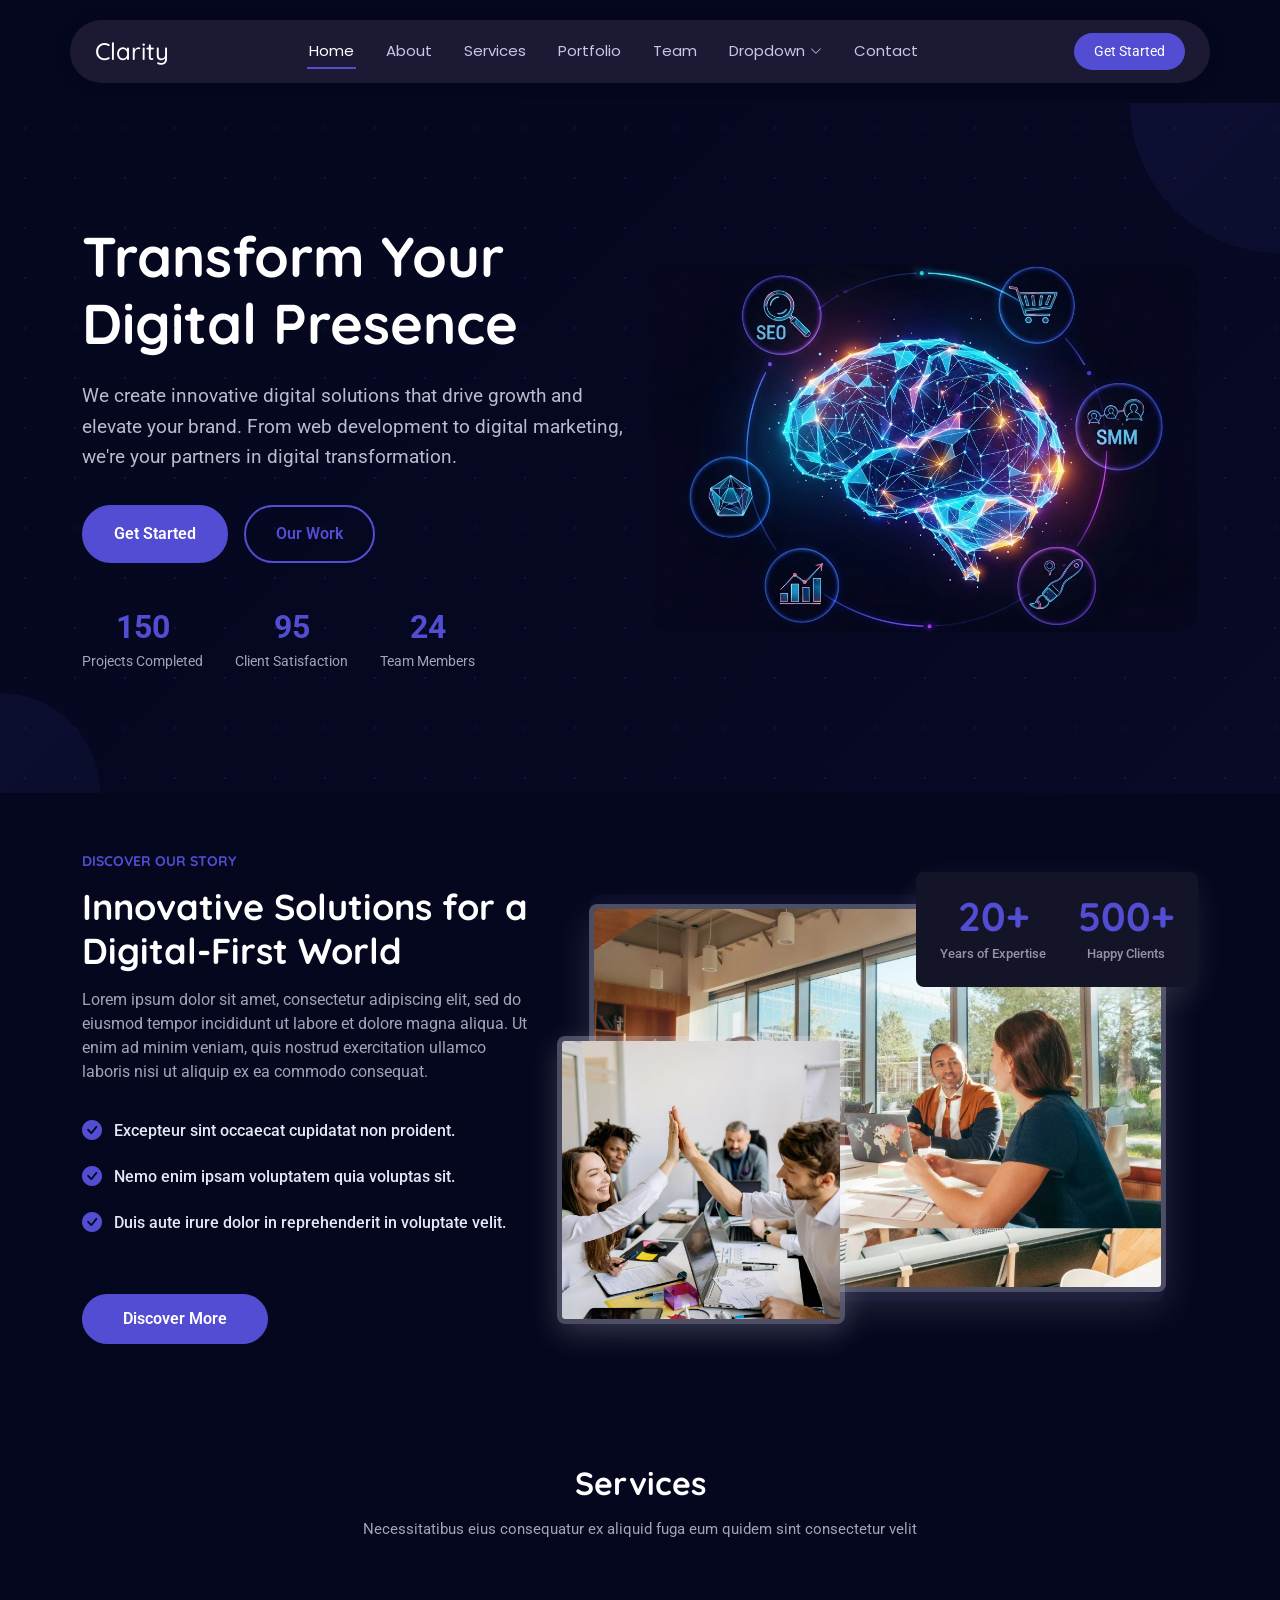
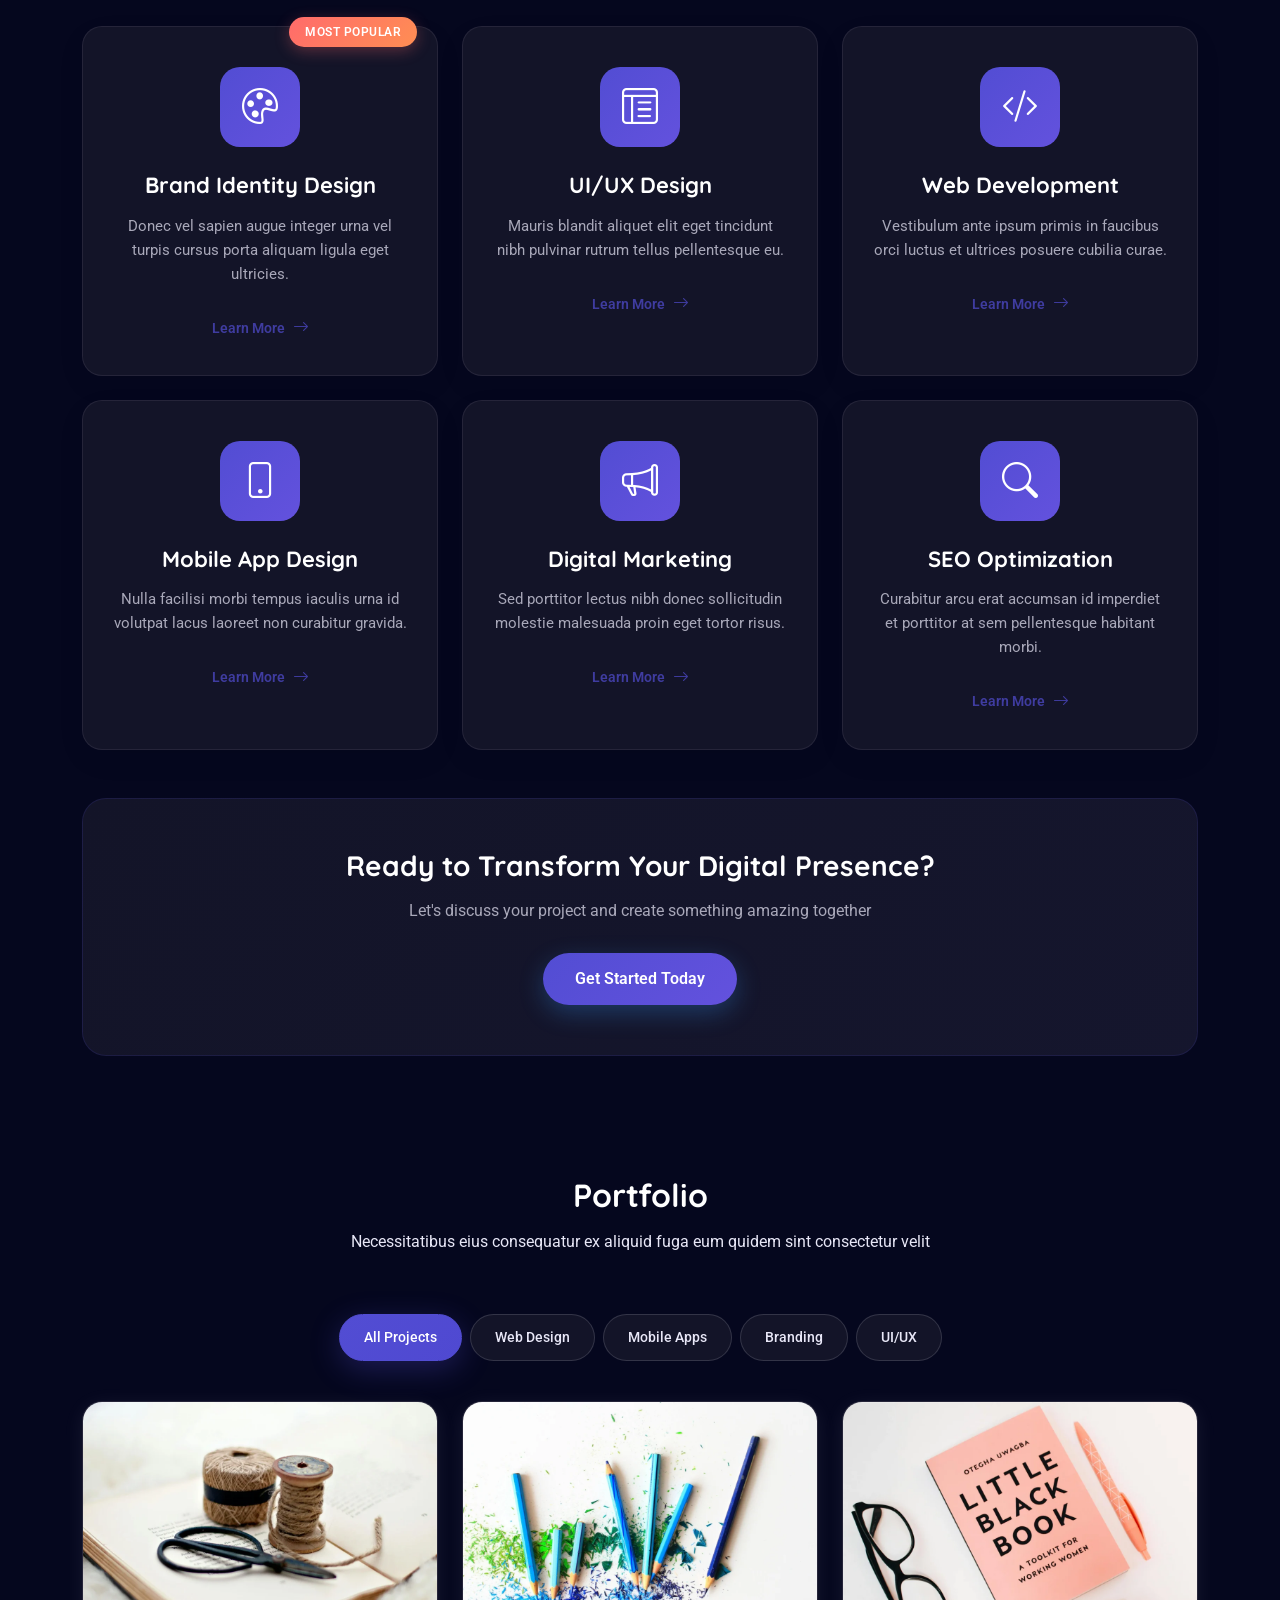
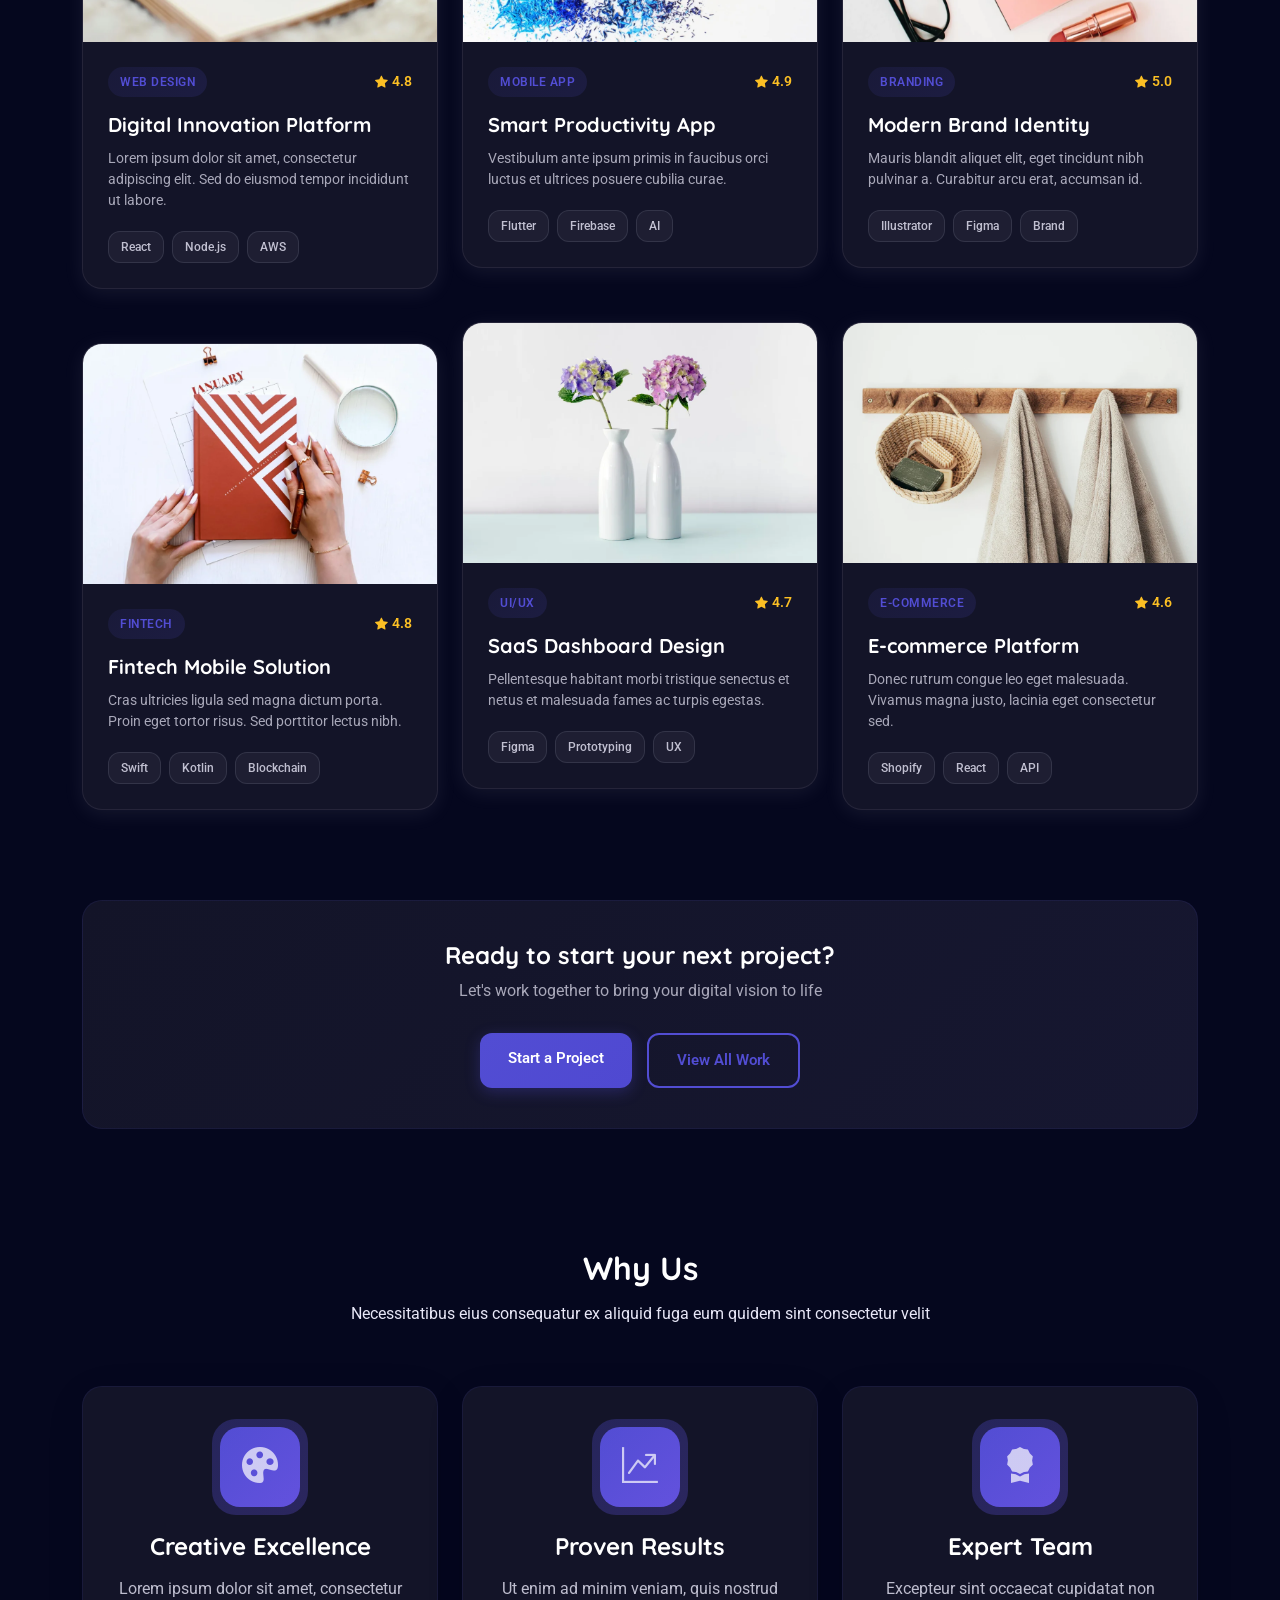
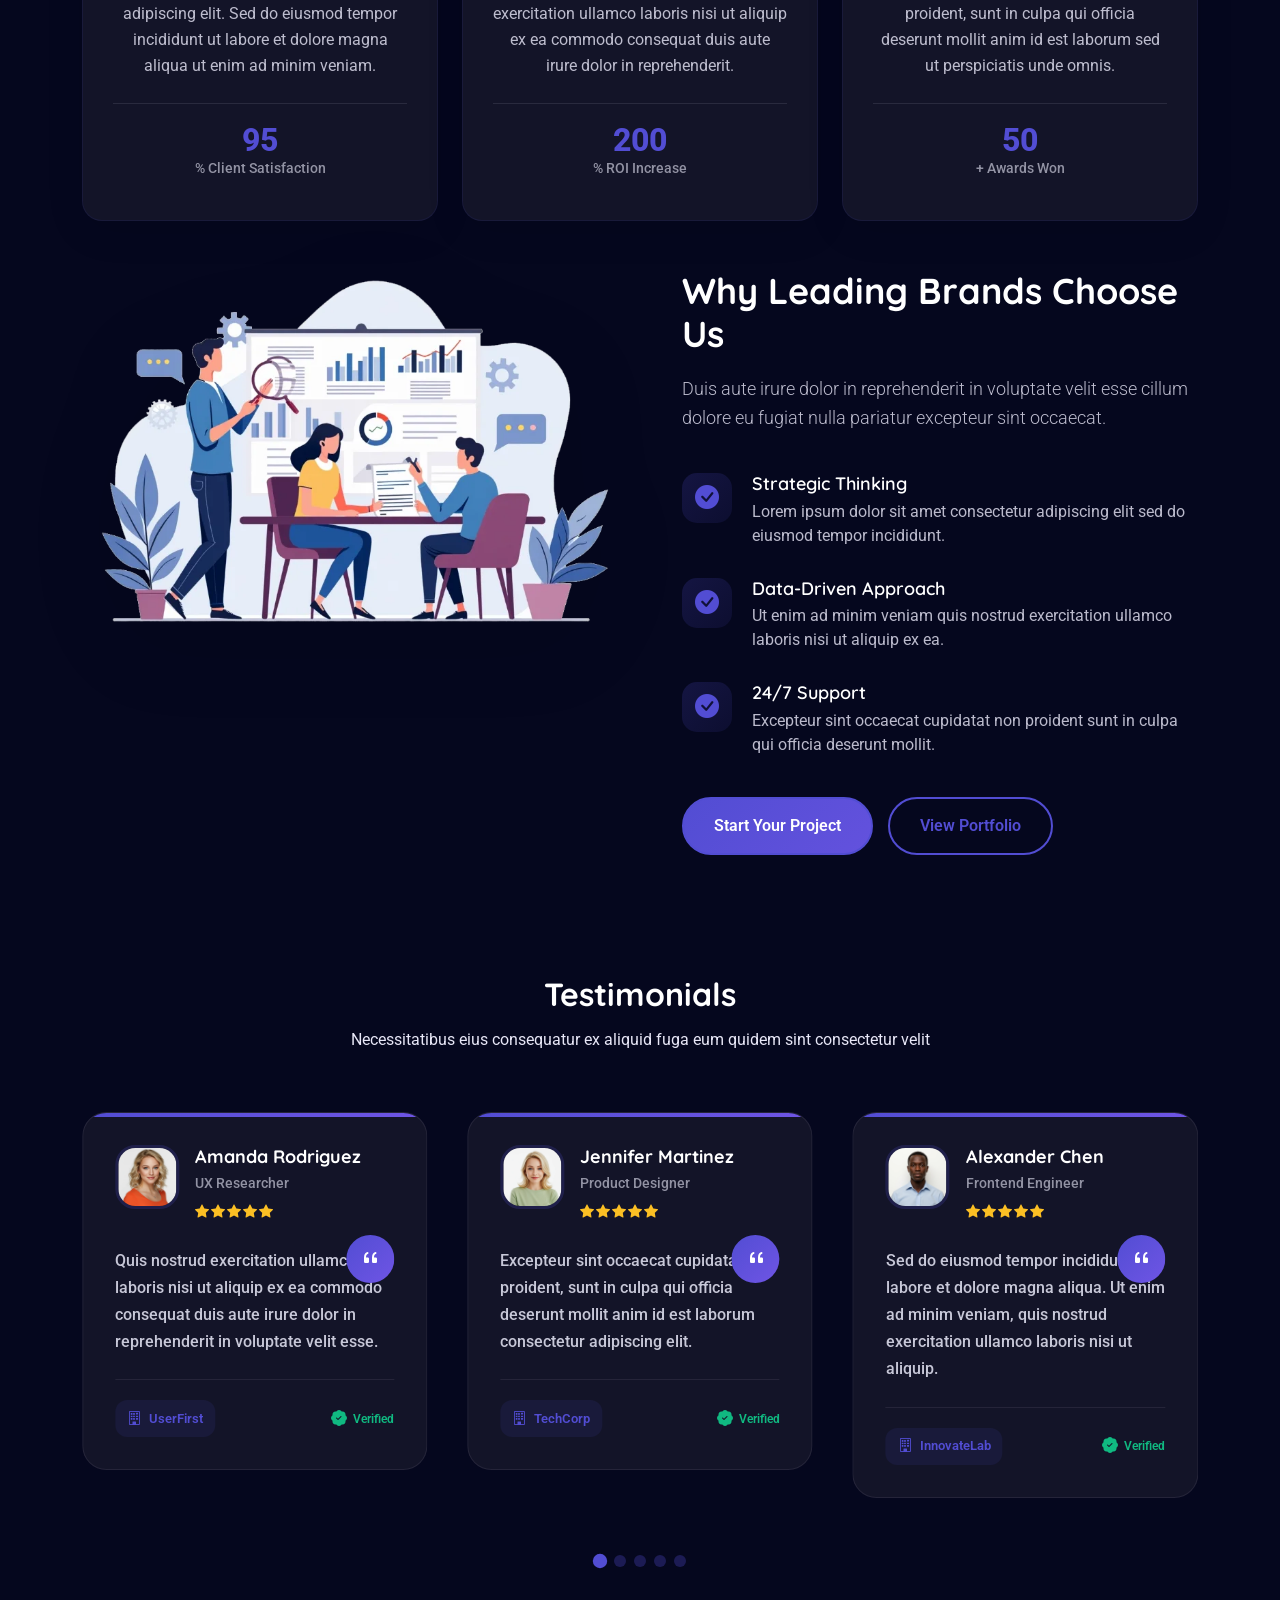
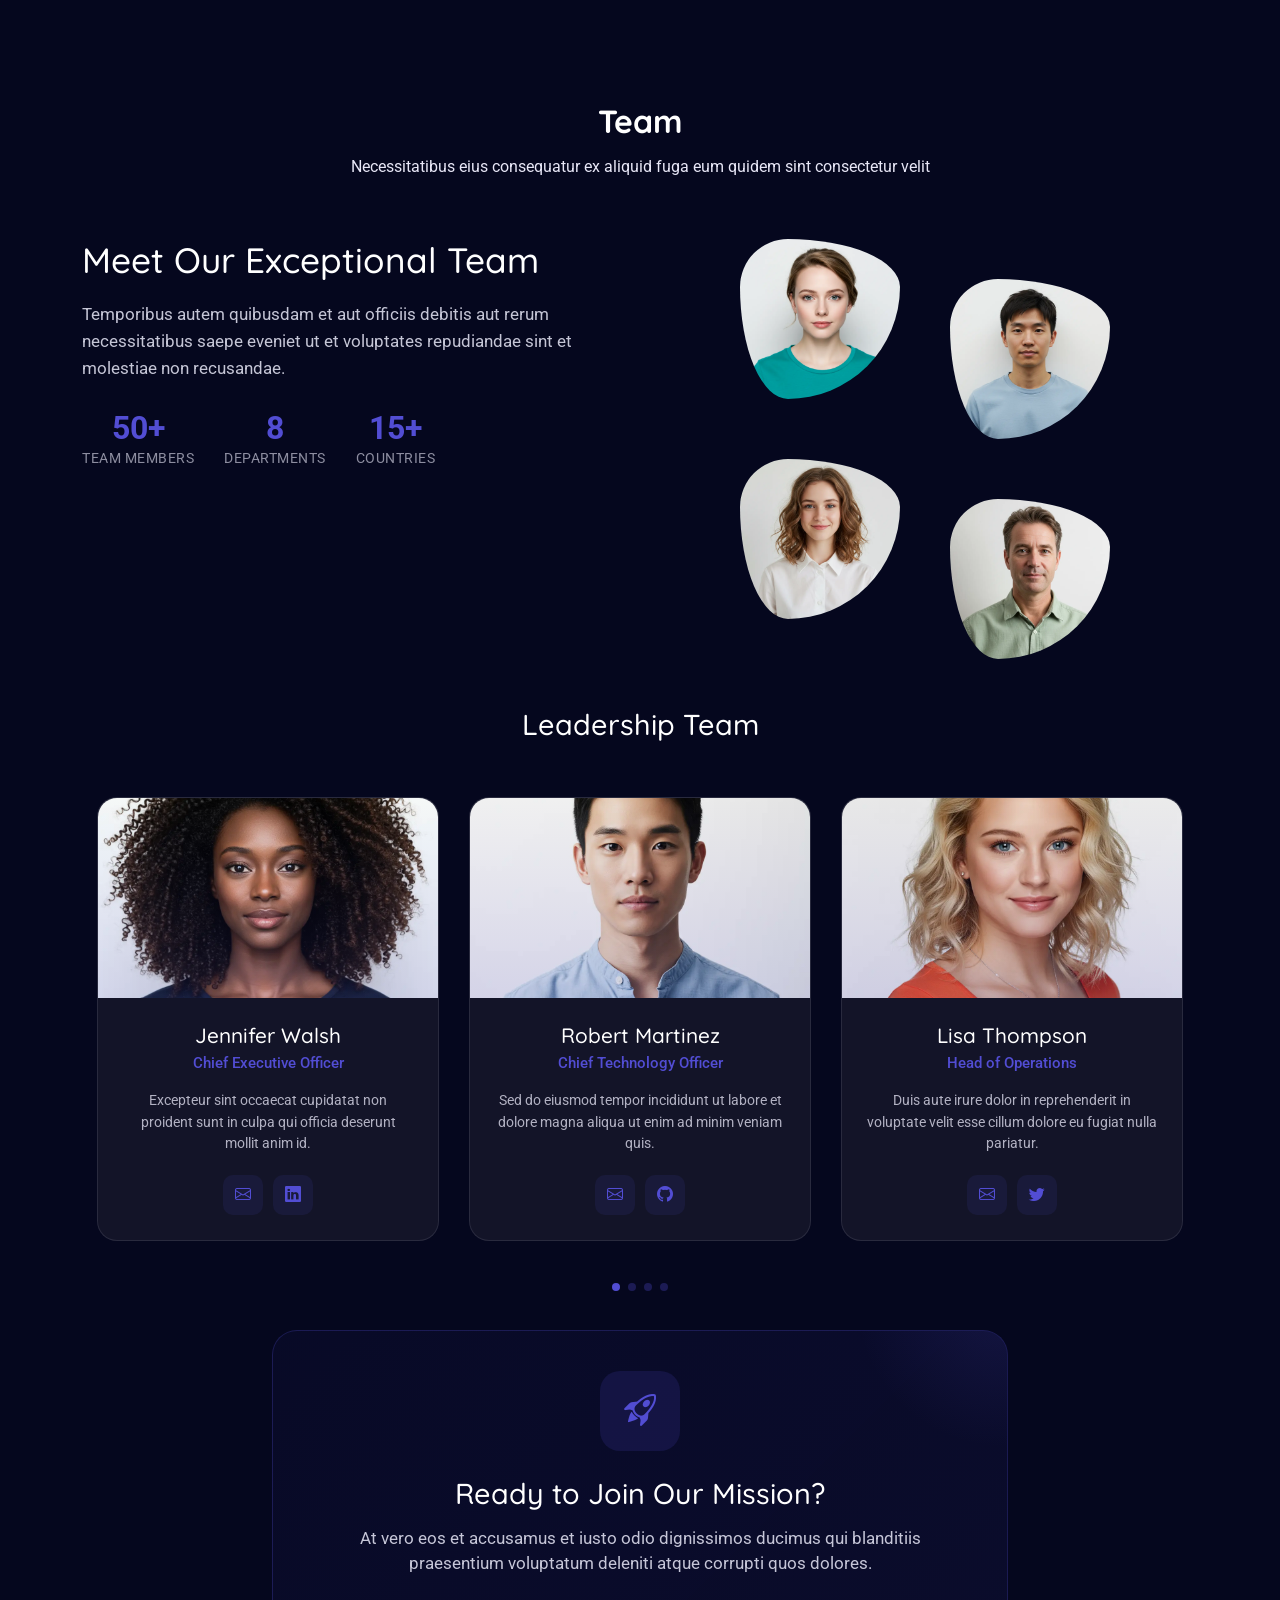
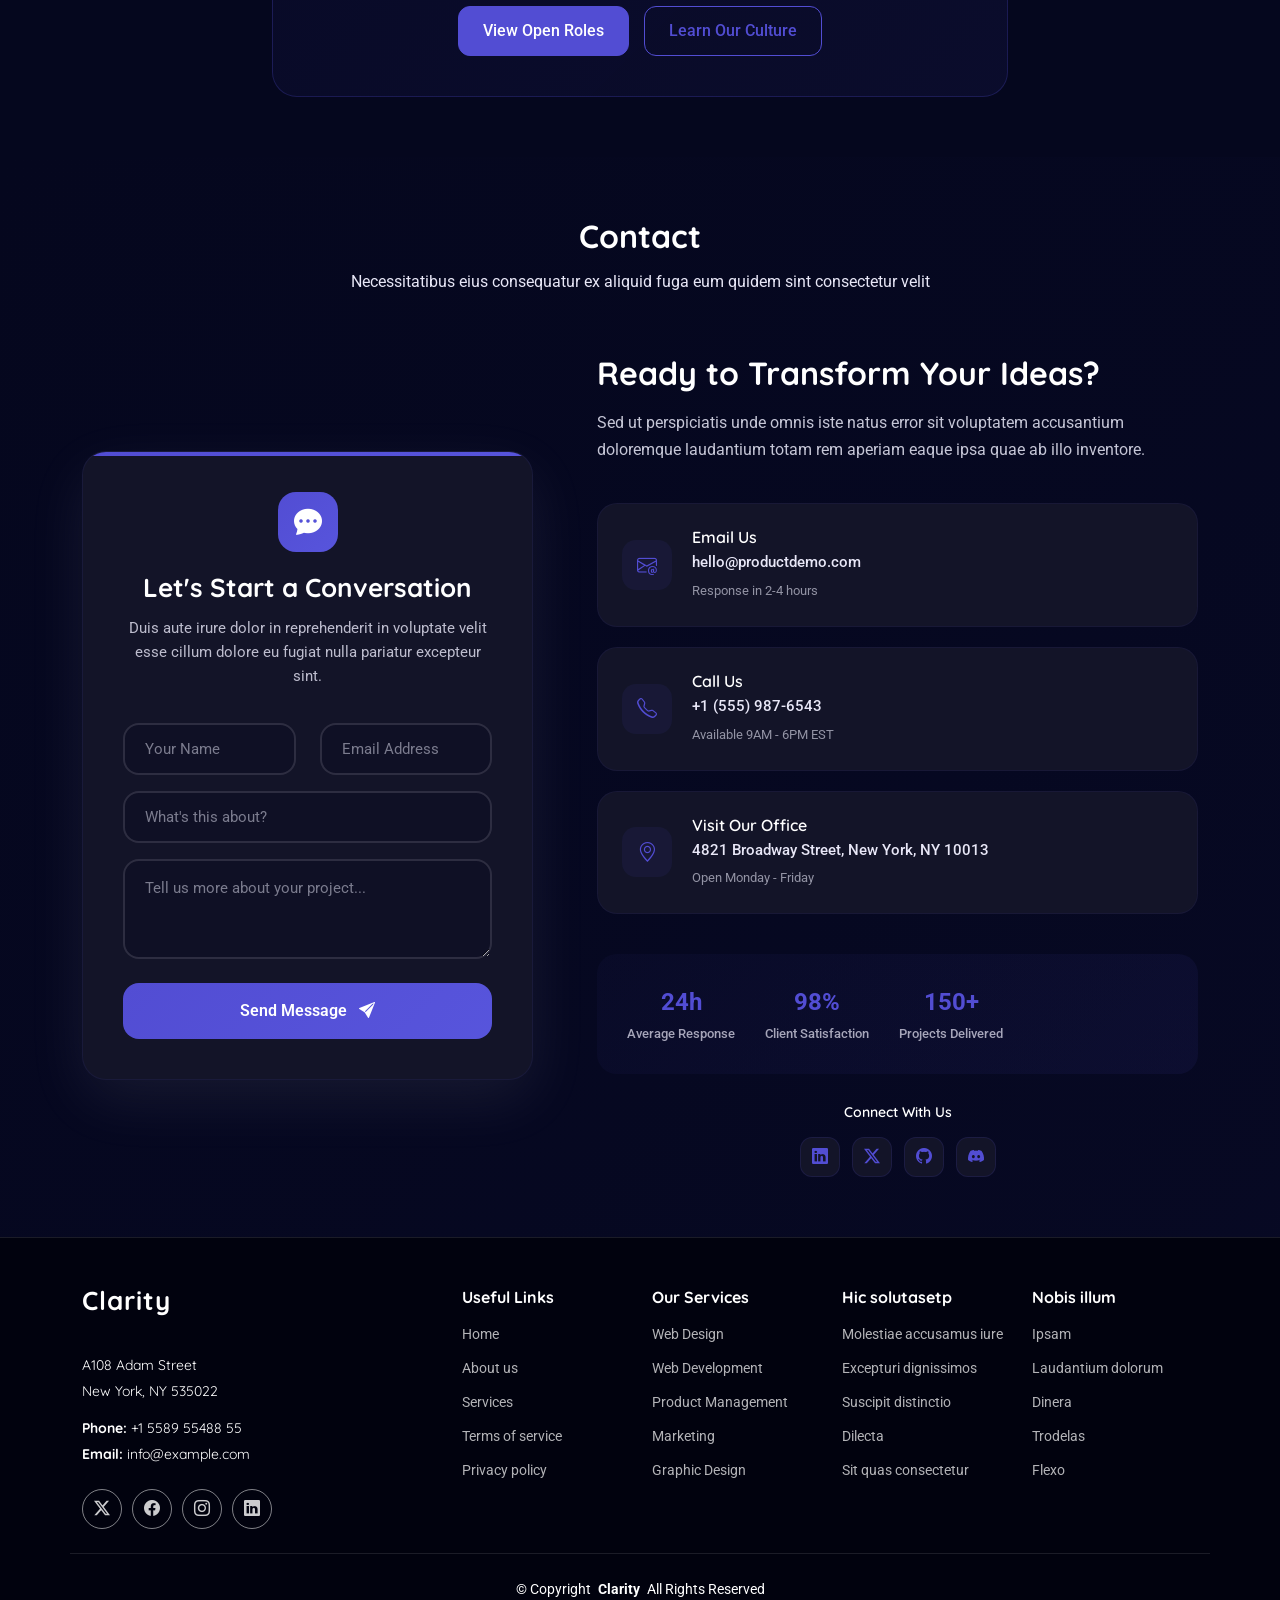
==== index.html @ bf984e32 "first commit" ====
<!DOCTYPE html>
<html lang="en">

<head>
  <meta charset="utf-8">
  <meta content="width=device-width, initial-scale=1.0" name="viewport">
  <title>Index - Clarity Bootstrap Template</title>
  <meta name="description" content="">
  <meta name="keywords" content="">

  <!-- Favicons -->
  <link href="assets/img/favicon.png" rel="icon">
  <link href="assets/img/apple-touch-icon.png" rel="apple-touch-icon">

  <!-- Fonts -->
  <link href="https://fonts.googleapis.com" rel="preconnect">
  <link href="https://fonts.gstatic.com" rel="preconnect" crossorigin>
  <link href="https://fonts.googleapis.com/css2?family=Roboto:ital,wght@0,100;0,300;0,400;0,500;0,700;0,900;1,100;1,300;1,400;1,500;1,700;1,900&family=Poppins:ital,wght@0,100;0,200;0,300;0,400;0,500;0,600;0,700;0,800;0,900;1,100;1,200;1,300;1,400;1,500;1,600;1,700;1,800;1,900&family=Quicksand:wght@300;400;500;600;700&display=swap" rel="stylesheet">

  <!-- Vendor CSS Files -->
  <link href="assets/vendor/bootstrap/css/bootstrap.min.css" rel="stylesheet">
  <link href="assets/vendor/bootstrap-icons/bootstrap-icons.css" rel="stylesheet">
  <link href="assets/vendor/aos/aos.css" rel="stylesheet">
  <link href="assets/vendor/swiper/swiper-bundle.min.css" rel="stylesheet">
  <link href="assets/vendor/glightbox/css/glightbox.min.css" rel="stylesheet">

  <!-- Main CSS File -->
  <link href="assets/css/main.css" rel="stylesheet">

  <!-- =======================================================
  * Template Name: Clarity
  * Template URL: https://bootstrapmade.com/clarity-bootstrap-agency-template/
  * Updated: Jun 13 2026 with Bootstrap v5.3.8
  * Author: BootstrapMade.com
  * License: https://bootstrapmade.com/license/
  ======================================================== -->
</head>

<body class="index-page">

  <header id="header" class="header d-flex align-items-center sticky-top">
    <div class="header-container container-fluid container-xl position-relative d-flex align-items-center justify-content-between">

      <a href="index.html" class="logo d-flex align-items-center me-auto me-xl-0">
        <!-- Uncomment the line below if you also wish to use an image logo -->
        <!-- <img src="assets/img/logo.webp" alt=""> -->
        <h1 class="sitename">Clarity</h1>
      </a>

      <nav id="navmenu" class="navmenu">
        <ul>
          <li><a href="#hero" class="active">Home</a></li>
          <li><a href="#about">About</a></li>
          <li><a href="#services">Services</a></li>
          <li><a href="#portfolio">Portfolio</a></li>
          <li><a href="#team">Team</a></li>
          <li class="dropdown"><a href="#"><span>Dropdown</span> <i class="bi bi-chevron-down toggle-dropdown"></i></a>
            <ul>
              <li><a href="#">Dropdown 1</a></li>
              <li class="dropdown"><a href="#"><span>Deep Dropdown</span> <i class="bi bi-chevron-down toggle-dropdown"></i></a>
                <ul>
                  <li><a href="#">Deep Dropdown 1</a></li>
                  <li><a href="#">Deep Dropdown 2</a></li>
                  <li><a href="#">Deep Dropdown 3</a></li>
                  <li><a href="#">Deep Dropdown 4</a></li>
                  <li><a href="#">Deep Dropdown 5</a></li>
                </ul>
              </li>
              <li><a href="#">Dropdown 2</a></li>
              <li><a href="#">Dropdown 3</a></li>
              <li><a href="#">Dropdown 4</a></li>
            </ul>
          </li>
          <li><a href="#contact">Contact</a></li>
        </ul>
        <i class="mobile-nav-toggle d-xl-none bi bi-list"></i>
      </nav>

      <a class="btn-getstarted" href="#about">Get Started</a>

    </div>
  </header>

  <main class="main">

    <!-- Hero Section -->
    <section id="hero" class="hero section">

      <div class="container">
        <div class="row align-items-center">
          <div class="col-lg-6" data-aos="fade-right" data-aos-delay="100">
            <div class="hero-content">
              <h1>Transform Your Digital Presence</h1>
              <p>We create innovative digital solutions that drive growth and elevate your brand. From web development to digital marketing, we're your partners in digital transformation.</p>
              <div class="hero-buttons">
                <a href="#" class="btn btn-primary">Get Started</a>
                <a href="#" class="btn btn-outline">Our Work</a>
              </div>
              <div class="hero-stats">
                <div class="stat-item">
                  <span class="stat-number purecounter" data-purecounter-start="0" data-purecounter-end="150" data-purecounter-duration="1"></span>
                  <span class="stat-label">Projects Completed</span>
                </div>
                <div class="stat-item">
                  <span class="stat-number purecounter" data-purecounter-start="0" data-purecounter-end="95" data-purecounter-duration="1"></span>
                  <span class="stat-label">Client Satisfaction</span>
                </div>
                <div class="stat-item">
                  <span class="stat-number purecounter" data-purecounter-start="0" data-purecounter-end="24" data-purecounter-duration="1"></span>
                  <span class="stat-label">Team Members</span>
                </div>
              </div>
            </div>
          </div>
          <div class="col-lg-6" data-aos="fade-left" data-aos-delay="200">
            <div class="hero-visual">
              <div class="hero-image">
                <img src="assets/img/misc/misc-16.webp" alt="Digital Agency Hero" class="img-fluid">
              </div>
            </div>
          </div>
        </div>
      </div>

      <div class="hero-bg-elements">
        <div class="bg-shape shape-1"></div>
        <div class="bg-shape shape-2"></div>
        <div class="bg-particles"></div>
      </div>

    </section><!-- /Hero Section -->

    <!-- About Section -->
    <section id="about" class="about section">

      <div class="container" data-aos="fade-up" data-aos-delay="100">

        <div class="row gy-5 align-items-center">

          <div class="col-lg-5" data-aos="fade-right" data-aos-delay="200">
            <div class="content">
              <h6 class="subtitle">Discover Our Story</h6>
              <h2>Innovative Solutions for a Digital-First World</h2>
              <p>
                Lorem ipsum dolor sit amet, consectetur adipiscing elit, sed do eiusmod tempor incididunt ut labore et dolore magna aliqua. Ut enim ad minim veniam, quis nostrud exercitation ullamco laboris nisi ut aliquip ex ea commodo consequat.
              </p>

              <ul class="features-list">
                <li><i class="bi bi-check-circle-fill"></i><span>Excepteur sint occaecat cupidatat non proident.</span></li>
                <li><i class="bi bi-check-circle-fill"></i><span>Nemo enim ipsam voluptatem quia voluptas sit.</span></li>
                <li><i class="bi bi-check-circle-fill"></i><span>Duis aute irure dolor in reprehenderit in voluptate velit.</span></li>
              </ul>

              <a href="#" class="btn btn-primary">Discover More</a>
            </div>
          </div>

          <div class="col-lg-7" data-aos="fade-left" data-aos-delay="300">
            <div class="image-composition">
              <div class="image-main">
                <img src="assets/img/about/about-9.webp" alt="Modern office with a team working" class="img-fluid" loading="lazy">
              </div>
              <div class="image-secondary">
                <img src="assets/img/about/about-square-8.webp" alt="Collaborative discussion" class="img-fluid" loading="lazy">
              </div>
              <div class="stats-card">
                <div class="stats-item">
                  <h3>20+</h3>
                  <p>Years of Expertise</p>
                </div>
                <div class="stats-item">
                  <h3>500+</h3>
                  <p>Happy Clients</p>
                </div>
              </div>
            </div>
          </div>

        </div>

      </div>

    </section><!-- /About Section -->

    <!-- Services Section -->
    <section id="services" class="services section">

      <!-- Section Title -->
      <div class="container section-title" data-aos="fade-up">
        <h2>Services</h2>
        <p>Necessitatibus eius consequatur ex aliquid fuga eum quidem sint consectetur velit</p>
      </div><!-- End Section Title -->

      <div class="container" data-aos="fade-up" data-aos-delay="100">

        <div class="row gy-4">
          <div class="col-lg-4 col-md-6" data-aos="fade-up" data-aos-delay="200">
            <div class="service-card">
              <div class="service-icon">
                <i class="bi bi-palette"></i>
              </div>
              <h4><a href="service-details.html">Brand Identity Design</a></h4>
              <p>Donec vel sapien augue integer urna vel turpis cursus porta aliquam ligula eget ultricies.</p>
              <div class="service-badge">Most Popular</div>
              <a href="service-details.html" class="service-link">
                <span>Learn More</span>
                <i class="bi bi-arrow-right"></i>
              </a>
            </div>
          </div>

          <div class="col-lg-4 col-md-6" data-aos="fade-up" data-aos-delay="300">
            <div class="service-card">
              <div class="service-icon">
                <i class="bi bi-layout-text-window-reverse"></i>
              </div>
              <h4><a href="service-details.html">UI/UX Design</a></h4>
              <p>Mauris blandit aliquet elit eget tincidunt nibh pulvinar rutrum tellus pellentesque eu.</p>
              <a href="service-details.html" class="service-link">
                <span>Learn More</span>
                <i class="bi bi-arrow-right"></i>
              </a>
            </div>
          </div>

          <div class="col-lg-4 col-md-6" data-aos="fade-up" data-aos-delay="400">
            <div class="service-card">
              <div class="service-icon">
                <i class="bi bi-code-slash"></i>
              </div>
              <h4><a href="service-details.html">Web Development</a></h4>
              <p>Vestibulum ante ipsum primis in faucibus orci luctus et ultrices posuere cubilia curae.</p>
              <a href="service-details.html" class="service-link">
                <span>Learn More</span>
                <i class="bi bi-arrow-right"></i>
              </a>
            </div>
          </div>

          <div class="col-lg-4 col-md-6" data-aos="fade-up" data-aos-delay="500">
            <div class="service-card">
              <div class="service-icon">
                <i class="bi bi-phone"></i>
              </div>
              <h4><a href="service-details.html">Mobile App Design</a></h4>
              <p>Nulla facilisi morbi tempus iaculis urna id volutpat lacus laoreet non curabitur gravida.</p>
              <a href="service-details.html" class="service-link">
                <span>Learn More</span>
                <i class="bi bi-arrow-right"></i>
              </a>
            </div>
          </div>

          <div class="col-lg-4 col-md-6" data-aos="fade-up" data-aos-delay="200">
            <div class="service-card">
              <div class="service-icon">
                <i class="bi bi-megaphone"></i>
              </div>
              <h4><a href="service-details.html">Digital Marketing</a></h4>
              <p>Sed porttitor lectus nibh donec sollicitudin molestie malesuada proin eget tortor risus.</p>
              <a href="service-details.html" class="service-link">
                <span>Learn More</span>
                <i class="bi bi-arrow-right"></i>
              </a>
            </div>
          </div>

          <div class="col-lg-4 col-md-6" data-aos="fade-up" data-aos-delay="300">
            <div class="service-card">
              <div class="service-icon">
                <i class="bi bi-search"></i>
              </div>
              <h4><a href="service-details.html">SEO Optimization</a></h4>
              <p>Curabitur arcu erat accumsan id imperdiet et porttitor at sem pellentesque habitant morbi.</p>
              <a href="service-details.html" class="service-link">
                <span>Learn More</span>
                <i class="bi bi-arrow-right"></i>
              </a>
            </div>
          </div>

        </div>

        <div class="row mt-5">
          <div class="col-12 text-center" data-aos="fade-up" data-aos-delay="400">
            <div class="services-cta">
              <h3>Ready to Transform Your Digital Presence?</h3>
              <p>Let's discuss your project and create something amazing together</p>
              <a href="service-details.html" class="btn btn-primary">Get Started Today</a>
            </div>
          </div>
        </div>

      </div>

    </section><!-- /Services Section -->

    <!-- Portfolio Section -->
    <section id="portfolio" class="portfolio section">

      <!-- Section Title -->
      <div class="container section-title" data-aos="fade-up">
        <h2>Portfolio</h2>
        <p>Necessitatibus eius consequatur ex aliquid fuga eum quidem sint consectetur velit</p>
      </div><!-- End Section Title -->

      <div class="container" data-aos="fade-up" data-aos-delay="100">

        <div class="isotope-layout" data-default-filter="*" data-layout="masonry" data-sort="original-order">
          <ul class="portfolio-filters isotope-filters" data-aos="fade-up" data-aos-delay="200">
            <li data-filter="*" class="filter-active">All Projects</li>
            <li data-filter=".filter-web">Web Design</li>
            <li data-filter=".filter-mobile">Mobile Apps</li>
            <li data-filter=".filter-branding">Branding</li>
            <li data-filter=".filter-ui">UI/UX</li>
          </ul><!-- End Portfolio Filters -->

          <div class="row gy-4 isotope-container" data-aos="fade-up" data-aos-delay="300">
            <div class="col-xl-4 col-lg-6 portfolio-item isotope-item filter-web">
              <div class="portfolio-wrapper">
                <div class="portfolio-image">
                  <img src="assets/img/portfolio/portfolio-7.webp" alt="Creative Web Project" class="img-fluid" loading="lazy">
                  <div class="portfolio-hover">
                    <div class="portfolio-actions">
                      <a href="assets/img/portfolio/portfolio-7.webp" class="glightbox action-btn preview-btn" title="Preview Project">
                        <i class="bi bi-eye"></i>
                      </a>
                      <a href="#" class="action-btn details-btn" title="View Details">
                        <i class="bi bi-arrow-up-right"></i>
                      </a>
                    </div>
                  </div>
                </div>
                <div class="portfolio-content">
                  <div class="portfolio-meta">
                    <span class="project-type">Web Design</span>
                    <div class="project-rating">
                      <i class="bi bi-star-fill"></i>
                      <span>4.8</span>
                    </div>
                  </div>
                  <h3>Digital Innovation Platform</h3>
                  <p>Lorem ipsum dolor sit amet, consectetur adipiscing elit. Sed do eiusmod tempor incididunt ut labore.</p>
                  <div class="portfolio-tech">
                    <span class="tech-badge">React</span>
                    <span class="tech-badge">Node.js</span>
                    <span class="tech-badge">AWS</span>
                  </div>
                </div>
              </div>
            </div>

            <div class="col-xl-4 col-lg-6 portfolio-item isotope-item filter-mobile">
              <div class="portfolio-wrapper">
                <div class="portfolio-image">
                  <img src="assets/img/portfolio/portfolio-8.webp" alt="Mobile App Project" class="img-fluid" loading="lazy">
                  <div class="portfolio-hover">
                    <div class="portfolio-actions">
                      <a href="assets/img/portfolio/portfolio-8.webp" class="glightbox action-btn preview-btn" title="Preview Project">
                        <i class="bi bi-eye"></i>
                      </a>
                      <a href="#" class="action-btn details-btn" title="View Details">
                        <i class="bi bi-arrow-up-right"></i>
                      </a>
                    </div>
                  </div>
                </div>
                <div class="portfolio-content">
                  <div class="portfolio-meta">
                    <span class="project-type">Mobile App</span>
                    <div class="project-rating">
                      <i class="bi bi-star-fill"></i>
                      <span>4.9</span>
                    </div>
                  </div>
                  <h3>Smart Productivity App</h3>
                  <p>Vestibulum ante ipsum primis in faucibus orci luctus et ultrices posuere cubilia curae.</p>
                  <div class="portfolio-tech">
                    <span class="tech-badge">Flutter</span>
                    <span class="tech-badge">Firebase</span>
                    <span class="tech-badge">AI</span>
                  </div>
                </div>
              </div>
            </div>

            <div class="col-xl-4 col-lg-6 portfolio-item isotope-item filter-branding">
              <div class="portfolio-wrapper">
                <div class="portfolio-image">
                  <img src="assets/img/portfolio/portfolio-9.webp" alt="Branding Project" class="img-fluid" loading="lazy">
                  <div class="portfolio-hover">
                    <div class="portfolio-actions">
                      <a href="assets/img/portfolio/portfolio-9.webp" class="glightbox action-btn preview-btn" title="Preview Project">
                        <i class="bi bi-eye"></i>
                      </a>
                      <a href="#" class="action-btn details-btn" title="View Details">
                        <i class="bi bi-arrow-up-right"></i>
                      </a>
                    </div>
                  </div>
                </div>
                <div class="portfolio-content">
                  <div class="portfolio-meta">
                    <span class="project-type">Branding</span>
                    <div class="project-rating">
                      <i class="bi bi-star-fill"></i>
                      <span>5.0</span>
                    </div>
                  </div>
                  <h3>Modern Brand Identity</h3>
                  <p>Mauris blandit aliquet elit, eget tincidunt nibh pulvinar a. Curabitur arcu erat, accumsan id.</p>
                  <div class="portfolio-tech">
                    <span class="tech-badge">Illustrator</span>
                    <span class="tech-badge">Figma</span>
                    <span class="tech-badge">Brand</span>
                  </div>
                </div>
              </div>
            </div>

            <div class="col-xl-4 col-lg-6 portfolio-item isotope-item filter-ui">
              <div class="portfolio-wrapper">
                <div class="portfolio-image">
                  <img src="assets/img/portfolio/portfolio-10.webp" alt="UI/UX Project" class="img-fluid" loading="lazy">
                  <div class="portfolio-hover">
                    <div class="portfolio-actions">
                      <a href="assets/img/portfolio/portfolio-10.webp" class="glightbox action-btn preview-btn" title="Preview Project">
                        <i class="bi bi-eye"></i>
                      </a>
                      <a href="#" class="action-btn details-btn" title="View Details">
                        <i class="bi bi-arrow-up-right"></i>
                      </a>
                    </div>
                  </div>
                </div>
                <div class="portfolio-content">
                  <div class="portfolio-meta">
                    <span class="project-type">UI/UX</span>
                    <div class="project-rating">
                      <i class="bi bi-star-fill"></i>
                      <span>4.7</span>
                    </div>
                  </div>
                  <h3>SaaS Dashboard Design</h3>
                  <p>Pellentesque habitant morbi tristique senectus et netus et malesuada fames ac turpis egestas.</p>
                  <div class="portfolio-tech">
                    <span class="tech-badge">Figma</span>
                    <span class="tech-badge">Prototyping</span>
                    <span class="tech-badge">UX</span>
                  </div>
                </div>
              </div>
            </div>

            <div class="col-xl-4 col-lg-6 portfolio-item isotope-item filter-web">
              <div class="portfolio-wrapper">
                <div class="portfolio-image">
                  <img src="assets/img/portfolio/portfolio-11.webp" alt="E-commerce Platform" class="img-fluid" loading="lazy">
                  <div class="portfolio-hover">
                    <div class="portfolio-actions">
                      <a href="assets/img/portfolio/portfolio-11.webp" class="glightbox action-btn preview-btn" title="Preview Project">
                        <i class="bi bi-eye"></i>
                      </a>
                      <a href="#" class="action-btn details-btn" title="View Details">
                        <i class="bi bi-arrow-up-right"></i>
                      </a>
                    </div>
                  </div>
                </div>
                <div class="portfolio-content">
                  <div class="portfolio-meta">
                    <span class="project-type">E-commerce</span>
                    <div class="project-rating">
                      <i class="bi bi-star-fill"></i>
                      <span>4.6</span>
                    </div>
                  </div>
                  <h3>E-commerce Platform</h3>
                  <p>Donec rutrum congue leo eget malesuada. Vivamus magna justo, lacinia eget consectetur sed.</p>
                  <div class="portfolio-tech">
                    <span class="tech-badge">Shopify</span>
                    <span class="tech-badge">React</span>
                    <span class="tech-badge">API</span>
                  </div>
                </div>
              </div>
            </div>

            <div class="col-xl-4 col-lg-6 portfolio-item isotope-item filter-mobile">
              <div class="portfolio-wrapper">
                <div class="portfolio-image">
                  <img src="assets/img/portfolio/portfolio-12.webp" alt="Fintech Mobile App" class="img-fluid" loading="lazy">
                  <div class="portfolio-hover">
                    <div class="portfolio-actions">
                      <a href="assets/img/portfolio/portfolio-12.webp" class="glightbox action-btn preview-btn" title="Preview Project">
                        <i class="bi bi-eye"></i>
                      </a>
                      <a href="#" class="action-btn details-btn" title="View Details">
                        <i class="bi bi-arrow-up-right"></i>
                      </a>
                    </div>
                  </div>
                </div>
                <div class="portfolio-content">
                  <div class="portfolio-meta">
                    <span class="project-type">Fintech</span>
                    <div class="project-rating">
                      <i class="bi bi-star-fill"></i>
                      <span>4.8</span>
                    </div>
                  </div>
                  <h3>Fintech Mobile Solution</h3>
                  <p>Cras ultricies ligula sed magna dictum porta. Proin eget tortor risus. Sed porttitor lectus nibh.</p>
                  <div class="portfolio-tech">
                    <span class="tech-badge">Swift</span>
                    <span class="tech-badge">Kotlin</span>
                    <span class="tech-badge">Blockchain</span>
                  </div>
                </div>
              </div>
            </div>
          </div><!-- End Portfolio Items Container -->

        </div>

        <div class="portfolio-cta text-center" data-aos="fade-up" data-aos-delay="400">
          <h4>Ready to start your next project?</h4>
          <p>Let's work together to bring your digital vision to life</p>
          <div class="cta-buttons">
            <a href="#contact" class="btn btn-primary">Start a Project</a>
            <a href="#portfolio" class="btn btn-outline">View All Work</a>
          </div>
        </div>

      </div>

    </section><!-- /Portfolio Section -->

    <!-- Why Us Section -->
    <section id="why-us" class="why-us section">

      <!-- Section Title -->
      <div class="container section-title" data-aos="fade-up">
        <h2>Why Us</h2>
        <p>Necessitatibus eius consequatur ex aliquid fuga eum quidem sint consectetur velit</p>
      </div><!-- End Section Title -->

      <div class="container" data-aos="fade-up" data-aos-delay="100">

        <div class="row g-4">

          <div class="col-lg-4 col-md-6" data-aos="fade-up" data-aos-delay="200">
            <div class="feature-card">
              <div class="icon-wrapper">
                <i class="bi bi-palette-fill"></i>
              </div>
              <h4>Creative Excellence</h4>
              <p>Lorem ipsum dolor sit amet, consectetur adipiscing elit. Sed do eiusmod tempor incididunt ut labore et dolore magna aliqua ut enim ad minim veniam.</p>
              <div class="feature-stats">
                <span class="stat-number" data-purecounter-start="0" data-purecounter-end="95" data-purecounter-duration="2">95</span>
                <span class="stat-label">% Client Satisfaction</span>
              </div>
            </div>
          </div><!-- End Feature Card -->

          <div class="col-lg-4 col-md-6" data-aos="fade-up" data-aos-delay="300">
            <div class="feature-card">
              <div class="icon-wrapper">
                <i class="bi bi-graph-up-arrow"></i>
              </div>
              <h4>Proven Results</h4>
              <p>Ut enim ad minim veniam, quis nostrud exercitation ullamco laboris nisi ut aliquip ex ea commodo consequat duis aute irure dolor in reprehenderit.</p>
              <div class="feature-stats">
                <span class="stat-number" data-purecounter-start="0" data-purecounter-end="200" data-purecounter-duration="2">200</span>
                <span class="stat-label">% ROI Increase</span>
              </div>
            </div>
          </div><!-- End Feature Card -->

          <div class="col-lg-4 col-md-6" data-aos="fade-up" data-aos-delay="400">
            <div class="feature-card">
              <div class="icon-wrapper">
                <i class="bi bi-award-fill"></i>
              </div>
              <h4>Expert Team</h4>
              <p>Excepteur sint occaecat cupidatat non proident, sunt in culpa qui officia deserunt mollit anim id est laborum sed ut perspiciatis unde omnis.</p>
              <div class="feature-stats">
                <span class="stat-number" data-purecounter-start="0" data-purecounter-end="50" data-purecounter-duration="2">50</span>
                <span class="stat-label">+ Awards Won</span>
              </div>
            </div>
          </div><!-- End Feature Card -->

        </div>

        <div class="row mt-5">
          <div class="col-lg-6" data-aos="fade-right" data-aos-delay="200">
            <div class="feature-showcase">
              <img src="assets/img/illustration/illustration-14.webp" alt="Creative Process" class="img-fluid">
            </div>
          </div>

          <div class="col-lg-6" data-aos="fade-left" data-aos-delay="300">
            <div class="feature-content">
              <h3>Why Leading Brands Choose Us</h3>
              <p class="lead">Duis aute irure dolor in reprehenderit in voluptate velit esse cillum dolore eu fugiat nulla pariatur excepteur sint occaecat.</p>

              <div class="feature-list">
                <div class="feature-item">
                  <div class="feature-icon">
                    <i class="bi bi-check-circle-fill"></i>
                  </div>
                  <div class="feature-text">
                    <h5>Strategic Thinking</h5>
                    <p>Lorem ipsum dolor sit amet consectetur adipiscing elit sed do eiusmod tempor incididunt.</p>
                  </div>
                </div>

                <div class="feature-item">
                  <div class="feature-icon">
                    <i class="bi bi-check-circle-fill"></i>
                  </div>
                  <div class="feature-text">
                    <h5>Data-Driven Approach</h5>
                    <p>Ut enim ad minim veniam quis nostrud exercitation ullamco laboris nisi ut aliquip ex ea.</p>
                  </div>
                </div>

                <div class="feature-item">
                  <div class="feature-icon">
                    <i class="bi bi-check-circle-fill"></i>
                  </div>
                  <div class="feature-text">
                    <h5>24/7 Support</h5>
                    <p>Excepteur sint occaecat cupidatat non proident sunt in culpa qui officia deserunt mollit.</p>
                  </div>
                </div>
              </div>

              <div class="cta-wrapper">
                <a href="#" class="btn btn-primary">Start Your Project</a>
                <a href="#" class="btn btn-outline">View Portfolio</a>
              </div>
            </div>
          </div>
        </div>

      </div>

    </section><!-- /Why Us Section -->

    <!-- Testimonials Section -->
    <section id="testimonials" class="testimonials section">

      <!-- Section Title -->
      <div class="container section-title" data-aos="fade-up">
        <h2>Testimonials</h2>
        <p>Necessitatibus eius consequatur ex aliquid fuga eum quidem sint consectetur velit</p>
      </div><!-- End Section Title -->

      <div class="container" data-aos="fade-up" data-aos-delay="100">

        <div class="testimonials-slider swiper init-swiper">
          <script type="application/json" class="swiper-config">
            {
              "loop": true,
              "speed": 600,
              "autoplay": {
                "delay": 4000
              },
              "slidesPerView": 1,
              "centeredSlides": true,
              "spaceBetween": 20,
              "pagination": {
                "el": ".swiper-pagination",
                "type": "bullets",
                "clickable": true
              },
              "breakpoints": {
                "768": {
                  "slidesPerView": 1.5,
                  "spaceBetween": 30
                },
                "1200": {
                  "slidesPerView": 3,
                  "spaceBetween": 40
                }
              }
            }
          </script>
          <div class="swiper-wrapper">
            <div class="swiper-slide">
              <div class="testimonial-card" data-aos="zoom-in" data-aos-delay="100">
                <div class="testimonial-header">
                  <div class="user-avatar">
                    <img src="assets/img/person/person-f-12.webp" alt="Profile Image">
                  </div>
                  <div class="user-info">
                    <h3>Jennifer Martinez</h3>
                    <span class="user-role">Product Designer</span>
                    <div class="rating">
                      <i class="bi bi-star-fill"></i>
                      <i class="bi bi-star-fill"></i>
                      <i class="bi bi-star-fill"></i>
                      <i class="bi bi-star-fill"></i>
                      <i class="bi bi-star-fill"></i>
                    </div>
                  </div>
                </div>
                <div class="testimonial-content">
                  <div class="quote-mark">
                    <i class="bi bi-quote"></i>
                  </div>
                  <p>Excepteur sint occaecat cupidatat non proident, sunt in culpa qui officia deserunt mollit anim id est laborum consectetur adipiscing elit.</p>
                </div>
                <div class="testimonial-footer">
                  <div class="company-badge">
                    <i class="bi bi-building"></i>
                    <span>TechCorp</span>
                  </div>
                  <div class="verified-badge">
                    <i class="bi bi-patch-check-fill"></i>
                    <span>Verified</span>
                  </div>
                </div>
              </div>
            </div><!-- End testimonial item -->

            <div class="swiper-slide">
              <div class="testimonial-card" data-aos="zoom-in" data-aos-delay="200">
                <div class="testimonial-header">
                  <div class="user-avatar">
                    <img src="assets/img/person/person-m-11.webp" alt="Profile Image">
                  </div>
                  <div class="user-info">
                    <h3>Alexander Chen</h3>
                    <span class="user-role">Frontend Engineer</span>
                    <div class="rating">
                      <i class="bi bi-star-fill"></i>
                      <i class="bi bi-star-fill"></i>
                      <i class="bi bi-star-fill"></i>
                      <i class="bi bi-star-fill"></i>
                      <i class="bi bi-star-fill"></i>
                    </div>
                  </div>
                </div>
                <div class="testimonial-content">
                  <div class="quote-mark">
                    <i class="bi bi-quote"></i>
                  </div>
                  <p>Sed do eiusmod tempor incididunt ut labore et dolore magna aliqua. Ut enim ad minim veniam, quis nostrud exercitation ullamco laboris nisi ut aliquip.</p>
                </div>
                <div class="testimonial-footer">
                  <div class="company-badge">
                    <i class="bi bi-building"></i>
                    <span>InnovateLab</span>
                  </div>
                  <div class="verified-badge">
                    <i class="bi bi-patch-check-fill"></i>
                    <span>Verified</span>
                  </div>
                </div>
              </div>
            </div><!-- End testimonial item -->

            <div class="swiper-slide">
              <div class="testimonial-card" data-aos="zoom-in" data-aos-delay="300">
                <div class="testimonial-header">
                  <div class="user-avatar">
                    <img src="assets/img/person/person-f-8.webp" alt="Profile Image">
                  </div>
                  <div class="user-info">
                    <h3>Rachel Taylor</h3>
                    <span class="user-role">Marketing Lead</span>
                    <div class="rating">
                      <i class="bi bi-star-fill"></i>
                      <i class="bi bi-star-fill"></i>
                      <i class="bi bi-star-fill"></i>
                      <i class="bi bi-star-fill"></i>
                      <i class="bi bi-star-fill"></i>
                    </div>
                  </div>
                </div>
                <div class="testimonial-content">
                  <div class="quote-mark">
                    <i class="bi bi-quote"></i>
                  </div>
                  <p>Duis aute irure dolor in reprehenderit in voluptate velit esse cillum dolore eu fugiat nulla pariatur excepteur sint occaecat cupidatat non proident.</p>
                </div>
                <div class="testimonial-footer">
                  <div class="company-badge">
                    <i class="bi bi-building"></i>
                    <span>GrowthCo</span>
                  </div>
                  <div class="verified-badge">
                    <i class="bi bi-patch-check-fill"></i>
                    <span>Verified</span>
                  </div>
                </div>
              </div>
            </div><!-- End testimonial item -->

            <div class="swiper-slide">
              <div class="testimonial-card" data-aos="zoom-in" data-aos-delay="100">
                <div class="testimonial-header">
                  <div class="user-avatar">
                    <img src="assets/img/person/person-m-14.webp" alt="Profile Image">
                  </div>
                  <div class="user-info">
                    <h3>Christopher Lee</h3>
                    <span class="user-role">VP Engineering</span>
                    <div class="rating">
                      <i class="bi bi-star-fill"></i>
                      <i class="bi bi-star-fill"></i>
                      <i class="bi bi-star-fill"></i>
                      <i class="bi bi-star-fill"></i>
                      <i class="bi bi-star-fill"></i>
                    </div>
                  </div>
                </div>
                <div class="testimonial-content">
                  <div class="quote-mark">
                    <i class="bi bi-quote"></i>
                  </div>
                  <p>Lorem ipsum dolor sit amet, consectetur adipiscing elit, sed do eiusmod tempor incididunt ut labore et dolore magna aliqua enim ad minim veniam.</p>
                </div>
                <div class="testimonial-footer">
                  <div class="company-badge">
                    <i class="bi bi-building"></i>
                    <span>DevStream</span>
                  </div>
                  <div class="verified-badge">
                    <i class="bi bi-patch-check-fill"></i>
                    <span>Verified</span>
                  </div>
                </div>
              </div>
            </div><!-- End testimonial item -->

            <div class="swiper-slide">
              <div class="testimonial-card" data-aos="zoom-in" data-aos-delay="200">
                <div class="testimonial-header">
                  <div class="user-avatar">
                    <img src="assets/img/person/person-f-5.webp" alt="Profile Image">
                  </div>
                  <div class="user-info">
                    <h3>Amanda Rodriguez</h3>
                    <span class="user-role">UX Researcher</span>
                    <div class="rating">
                      <i class="bi bi-star-fill"></i>
                      <i class="bi bi-star-fill"></i>
                      <i class="bi bi-star-fill"></i>
                      <i class="bi bi-star-fill"></i>
                      <i class="bi bi-star-fill"></i>
                    </div>
                  </div>
                </div>
                <div class="testimonial-content">
                  <div class="quote-mark">
                    <i class="bi bi-quote"></i>
                  </div>
                  <p>Quis nostrud exercitation ullamco laboris nisi ut aliquip ex ea commodo consequat duis aute irure dolor in reprehenderit in voluptate velit esse.</p>
                </div>
                <div class="testimonial-footer">
                  <div class="company-badge">
                    <i class="bi bi-building"></i>
                    <span>UserFirst</span>
                  </div>
                  <div class="verified-badge">
                    <i class="bi bi-patch-check-fill"></i>
                    <span>Verified</span>
                  </div>
                </div>
              </div>
            </div><!-- End testimonial item -->
          </div>
          <div class="swiper-pagination"></div>
        </div>

      </div>

    </section><!-- /Testimonials Section -->

    <!-- Team Section -->
    <section id="team" class="team section">

      <!-- Section Title -->
      <div class="container section-title" data-aos="fade-up">
        <h2>Team</h2>
        <p>Necessitatibus eius consequatur ex aliquid fuga eum quidem sint consectetur velit</p>
      </div><!-- End Section Title -->

      <div class="container" data-aos="fade-up" data-aos-delay="100">

        <div class="row g-4">

          <div class="col-lg-6">
            <div class="team-intro" data-aos="fade-right" data-aos-delay="150">
              <div class="intro-content">
                <h3>Meet Our Exceptional Team</h3>
                <p>Temporibus autem quibusdam et aut officiis debitis aut rerum necessitatibus saepe eveniet ut et voluptates repudiandae sint et molestiae non recusandae.</p>
                <div class="stats-row">
                  <div class="stat-item">
                    <span class="stat-number">50+</span>
                    <span class="stat-label">Team Members</span>
                  </div>
                  <div class="stat-item">
                    <span class="stat-number">8</span>
                    <span class="stat-label">Departments</span>
                  </div>
                  <div class="stat-item">
                    <span class="stat-number">15+</span>
                    <span class="stat-label">Countries</span>
                  </div>
                </div>
              </div>
            </div>
          </div>

          <div class="col-lg-6">
            <div class="team-grid" data-aos="fade-left" data-aos-delay="200">
              <div class="member-hexagon" data-aos="zoom-in" data-aos-delay="250">
                <div class="hexagon-inner">
                  <img src="assets/img/person/person-f-3.webp" alt="Team member">
                  <div class="member-overlay">
                    <h5>Sarah Chen</h5>
                    <span>Creative Director</span>
                    <div class="social-icons">
                      <a href="#"><i class="bi bi-linkedin"></i></a>
                      <a href="#"><i class="bi bi-twitter"></i></a>
                    </div>
                  </div>
                </div>
              </div>

              <div class="member-hexagon" data-aos="zoom-in" data-aos-delay="300">
                <div class="hexagon-inner">
                  <img src="assets/img/person/person-m-4.webp" alt="Team member">
                  <div class="member-overlay">
                    <h5>Marcus Johnson</h5>
                    <span>Tech Lead</span>
                    <div class="social-icons">
                      <a href="#"><i class="bi bi-github"></i></a>
                      <a href="#"><i class="bi bi-linkedin"></i></a>
                    </div>
                  </div>
                </div>
              </div>

              <div class="member-hexagon" data-aos="zoom-in" data-aos-delay="350">
                <div class="hexagon-inner">
                  <img src="assets/img/person/person-f-8.webp" alt="Team member">
                  <div class="member-overlay">
                    <h5>Emma Rodriguez</h5>
                    <span>Product Manager</span>
                    <div class="social-icons">
                      <a href="#"><i class="bi bi-instagram"></i></a>
                      <a href="#"><i class="bi bi-dribbble"></i></a>
                    </div>
                  </div>
                </div>
              </div>

              <div class="member-hexagon" data-aos="zoom-in" data-aos-delay="400">
                <div class="hexagon-inner">
                  <img src="assets/img/person/person-m-6.webp" alt="Team member">
                  <div class="member-overlay">
                    <h5>David Kim</h5>
                    <span>UX Architect</span>
                    <div class="social-icons">
                      <a href="#"><i class="bi bi-behance"></i></a>
                      <a href="#"><i class="bi bi-linkedin"></i></a>
                    </div>
                  </div>
                </div>
              </div>
            </div>
          </div>

        </div>

        <div class="row mt-5">
          <div class="col-12">
            <div class="team-carousel-wrapper" data-aos="fade-up" data-aos-delay="200">
              <h4 class="carousel-title">Leadership Team</h4>

              <div class="leadership-slider swiper init-swiper">
                <script type="application/json" class="swiper-config">
                  {
                    "loop": true,
                    "speed": 600,
                    "autoplay": {
                      "delay": 4000
                    },
                    "slidesPerView": 1,
                    "spaceBetween": 0,
                    "pagination": {
                      "el": ".swiper-pagination",
                      "clickable": true
                    },
                    "breakpoints": {
                      "768": {
                        "slidesPerView": 2
                      },
                      "1024": {
                        "slidesPerView": 3
                      }
                    }
                  }
                </script>
                <div class="swiper-wrapper">
                  <div class="swiper-slide">
                    <div class="leader-card">
                      <div class="leader-image">
                        <img src="assets/img/person/person-f-14.webp" alt="Leader">
                      </div>
                      <div class="leader-info">
                        <h5>Jennifer Walsh</h5>
                        <span class="position">Chief Executive Officer</span>
                        <p>Excepteur sint occaecat cupidatat non proident sunt in culpa qui officia deserunt mollit anim id.</p>
                        <div class="leader-contact">
                          <a href="#" class="contact-btn">
                            <i class="bi bi-envelope"></i>
                          </a>
                          <a href="#" class="contact-btn">
                            <i class="bi bi-linkedin"></i>
                          </a>
                        </div>
                      </div>
                    </div>
                  </div>

                  <div class="swiper-slide">
                    <div class="leader-card">
                      <div class="leader-image">
                        <img src="assets/img/person/person-m-13.webp" alt="Leader">
                      </div>
                      <div class="leader-info">
                        <h5>Robert Martinez</h5>
                        <span class="position">Chief Technology Officer</span>
                        <p>Sed do eiusmod tempor incididunt ut labore et dolore magna aliqua ut enim ad minim veniam quis.</p>
                        <div class="leader-contact">
                          <a href="#" class="contact-btn">
                            <i class="bi bi-envelope"></i>
                          </a>
                          <a href="#" class="contact-btn">
                            <i class="bi bi-github"></i>
                          </a>
                        </div>
                      </div>
                    </div>
                  </div>

                  <div class="swiper-slide">
                    <div class="leader-card">
                      <div class="leader-image">
                        <img src="assets/img/person/person-f-5.webp" alt="Leader">
                      </div>
                      <div class="leader-info">
                        <h5>Lisa Thompson</h5>
                        <span class="position">Head of Operations</span>
                        <p>Duis aute irure dolor in reprehenderit in voluptate velit esse cillum dolore eu fugiat nulla pariatur.</p>
                        <div class="leader-contact">
                          <a href="#" class="contact-btn">
                            <i class="bi bi-envelope"></i>
                          </a>
                          <a href="#" class="contact-btn">
                            <i class="bi bi-twitter"></i>
                          </a>
                        </div>
                      </div>
                    </div>
                  </div>

                  <div class="swiper-slide">
                    <div class="leader-card">
                      <div class="leader-image">
                        <img src="assets/img/person/person-m-9.webp" alt="Leader">
                      </div>
                      <div class="leader-info">
                        <h5>Alex Garcia</h5>
                        <span class="position">VP of Marketing</span>
                        <p>Lorem ipsum dolor sit amet consectetur adipiscing elit sed do eiusmod tempor incididunt ut labore.</p>
                        <div class="leader-contact">
                          <a href="#" class="contact-btn">
                            <i class="bi bi-envelope"></i>
                          </a>
                          <a href="#" class="contact-btn">
                            <i class="bi bi-instagram"></i>
                          </a>
                        </div>
                      </div>
                    </div>
                  </div>
                </div>
                <div class="swiper-pagination"></div>
              </div>
            </div>
          </div>
        </div>

        <div class="row mt-4">
          <div class="col-lg-8 offset-lg-2">
            <div class="join-team-cta" data-aos="fade-up" data-aos-delay="300">
              <div class="cta-icon">
                <i class="bi bi-rocket-takeoff"></i>
              </div>
              <div class="cta-content">
                <h4>Ready to Join Our Mission?</h4>
                <p>At vero eos et accusamus et iusto odio dignissimos ducimus qui blanditiis praesentium voluptatum deleniti atque corrupti quos dolores.</p>
                <div class="cta-actions">
                  <a href="#" class="btn btn-primary">View Open Roles</a>
                  <a href="#" class="btn btn-outline">Learn Our Culture</a>
                </div>
              </div>
            </div>
          </div>
        </div>

      </div>

    </section><!-- /Team Section -->

    <!-- Contact Section -->
    <section id="contact" class="contact section">
      <!-- Section Title -->
      <div class="container section-title" data-aos="fade-up">
        <h2>Contact</h2>
        <p>Necessitatibus eius consequatur ex aliquid fuga eum quidem sint consectetur velit</p>
      </div><!-- End Section Title -->

      <div class="container" data-aos="fade-up" data-aos-delay="100">
        <div class="row align-items-center">
          <div class="col-lg-5" data-aos="fade-right" data-aos-delay="200">
            <div class="contact-form-card">
              <div class="form-header">
                <div class="header-icon">
                  <i class="bi bi-chat-dots-fill"></i>
                </div>
                <h3>Let's Start a Conversation</h3>
                <p>Duis aute irure dolor in reprehenderit in voluptate velit esse cillum dolore eu fugiat nulla pariatur excepteur sint.</p>
              </div>

              <form action="forms/contact.php" method="post" class="php-email-form">
                <div class="row">
                  <div class="col-md-6 mb-3">
                    <input type="text" name="name" class="form-control" placeholder="Your Name" required="">
                  </div>
                  <div class="col-md-6 mb-3">
                    <input type="email" class="form-control" name="email" placeholder="Email Address" required="">
                  </div>
                </div>

                <div class="mb-3">
                  <input type="text" class="form-control" name="subject" placeholder="What's this about?" required="">
                </div>

                <div class="mb-4">
                  <textarea class="form-control" name="message" rows="4" placeholder="Tell us more about your project..." required=""></textarea>
                </div>

                <div class="my-3">
                  <div class="loading">Loading</div>
                  <div class="error-message"></div>
                  <div class="sent-message">Your message has been sent. Thank you!</div>
                </div>

                <button type="submit" class="submit-btn">
                  <span>Send Message</span>
                  <i class="bi bi-send-fill"></i>
                </button>
              </form>
            </div>
          </div>

          <div class="col-lg-7" data-aos="fade-left" data-aos-delay="200">
            <div class="contact-info-area">
              <div class="info-header">
                <h3>Ready to Transform Your Ideas?</h3>
                <p>Sed ut perspiciatis unde omnis iste natus error sit voluptatem accusantium doloremque laudantium totam rem aperiam eaque ipsa quae ab illo inventore.</p>
              </div>

              <div class="contact-methods">
                <div class="method-card" data-aos="zoom-in" data-aos-delay="250">
                  <div class="card-icon">
                    <i class="bi bi-envelope-at"></i>
                  </div>
                  <div class="card-content">
                    <h5>Email Us</h5>
                    <p>hello@productdemo.com</p>
                    <span class="response-time">Response in 2-4 hours</span>
                  </div>
                </div>

                <div class="method-card" data-aos="zoom-in" data-aos-delay="300">
                  <div class="card-icon">
                    <i class="bi bi-telephone"></i>
                  </div>
                  <div class="card-content">
                    <h5>Call Us</h5>
                    <p>+1 (555) 987-6543</p>
                    <span class="response-time">Available 9AM - 6PM EST</span>
                  </div>
                </div>

                <div class="method-card" data-aos="zoom-in" data-aos-delay="350">
                  <div class="card-icon">
                    <i class="bi bi-geo-alt"></i>
                  </div>
                  <div class="card-content">
                    <h5>Visit Our Office</h5>
                    <p>4821 Broadway Street, New York, NY 10013</p>
                    <span class="response-time">Open Monday - Friday</span>
                  </div>
                </div>
              </div>

              <div class="additional-info" data-aos="fade-up" data-aos-delay="400">
                <div class="info-stats">
                  <div class="stat-item">
                    <div class="stat-number">24h</div>
                    <div class="stat-label">Average Response</div>
                  </div>
                  <div class="stat-item">
                    <div class="stat-number">98%</div>
                    <div class="stat-label">Client Satisfaction</div>
                  </div>
                  <div class="stat-item">
                    <div class="stat-number">150+</div>
                    <div class="stat-label">Projects Delivered</div>
                  </div>
                </div>

                <div class="social-connect">
                  <h6>Connect With Us</h6>
                  <div class="social-links">
                    <a href="#" class="social-link"><i class="bi bi-linkedin"></i></a>
                    <a href="#" class="social-link"><i class="bi bi-twitter-x"></i></a>
                    <a href="#" class="social-link"><i class="bi bi-github"></i></a>
                    <a href="#" class="social-link"><i class="bi bi-discord"></i></a>
                  </div>
                </div>
              </div>
            </div>
          </div>
        </div>
      </div>
    </section><!-- /Contact Section -->

  </main>

  <footer id="footer" class="footer position-relative dark-background">

    <div class="container footer-top">
      <div class="row gy-4">
        <div class="col-lg-4 col-md-6 footer-about">
          <a href="index.html" class="logo d-flex align-items-center">
            <span class="sitename">Clarity</span>
          </a>
          <div class="footer-contact pt-3">
            <p>A108 Adam Street</p>
            <p>New York, NY 535022</p>
            <p class="mt-3"><strong>Phone:</strong> <span>+1 5589 55488 55</span></p>
            <p><strong>Email:</strong> <span>info@example.com</span></p>
          </div>
          <div class="social-links d-flex mt-4">
            <a href=""><i class="bi bi-twitter-x"></i></a>
            <a href=""><i class="bi bi-facebook"></i></a>
            <a href=""><i class="bi bi-instagram"></i></a>
            <a href=""><i class="bi bi-linkedin"></i></a>
          </div>
        </div>

        <div class="col-lg-2 col-md-3 footer-links">
          <h4>Useful Links</h4>
          <ul>
            <li><a href="#">Home</a></li>
            <li><a href="#">About us</a></li>
            <li><a href="#">Services</a></li>
            <li><a href="#">Terms of service</a></li>
            <li><a href="#">Privacy policy</a></li>
          </ul>
        </div>

        <div class="col-lg-2 col-md-3 footer-links">
          <h4>Our Services</h4>
          <ul>
            <li><a href="#">Web Design</a></li>
            <li><a href="#">Web Development</a></li>
            <li><a href="#">Product Management</a></li>
            <li><a href="#">Marketing</a></li>
            <li><a href="#">Graphic Design</a></li>
          </ul>
        </div>

        <div class="col-lg-2 col-md-3 footer-links">
          <h4>Hic solutasetp</h4>
          <ul>
            <li><a href="#">Molestiae accusamus iure</a></li>
            <li><a href="#">Excepturi dignissimos</a></li>
            <li><a href="#">Suscipit distinctio</a></li>
            <li><a href="#">Dilecta</a></li>
            <li><a href="#">Sit quas consectetur</a></li>
          </ul>
        </div>

        <div class="col-lg-2 col-md-3 footer-links">
          <h4>Nobis illum</h4>
          <ul>
            <li><a href="#">Ipsam</a></li>
            <li><a href="#">Laudantium dolorum</a></li>
            <li><a href="#">Dinera</a></li>
            <li><a href="#">Trodelas</a></li>
            <li><a href="#">Flexo</a></li>
          </ul>
        </div>

      </div>
    </div>

    <div class="container copyright text-center mt-4">
      <p>© <span>Copyright</span> <strong class="px-1 sitename">Clarity</strong> <span>All Rights Reserved</span></p>
    </div>

  </footer>

  <!-- Scroll Top -->
  <a href="#" id="scroll-top" class="scroll-top d-flex align-items-center justify-content-center"><i class="bi bi-arrow-up-short"></i></a>

  <!-- Preloader -->
  <div id="preloader"></div>

  <!-- Vendor JS Files -->
  <script src="assets/vendor/bootstrap/js/bootstrap.bundle.min.js"></script>
  <script src="assets/vendor/php-email-form/validate.js"></script>
  <script src="assets/vendor/aos/aos.js"></script>
  <script src="assets/vendor/purecounter/purecounter_vanilla.js"></script>
  <script src="assets/vendor/imagesloaded/imagesloaded.pkgd.min.js"></script>
  <script src="assets/vendor/isotope-layout/isotope.pkgd.min.js"></script>
  <script src="assets/vendor/swiper/swiper-bundle.min.js"></script>
  <script src="assets/vendor/glightbox/js/glightbox.min.js"></script>

  <!-- Main JS File -->
  <script src="assets/js/main.js"></script>

</body>

</html>
---- assets/css/main.css ----
/**
* Template Name: Clarity
* Template URL: https://bootstrapmade.com/clarity-bootstrap-agency-template/
* Updated: Sep 13 2025 with Bootstrap v5.3.8
* Author: BootstrapMade.com
* License: https://bootstrapmade.com/license/
*/

@charset "UTF-8";

/*--------------------------------------------------------------
# Font & Color Variables
# Help: https://bootstrapmade.com/color-system/
--------------------------------------------------------------*/
/* Fonts */
:root {
  --default-font: "Roboto",  system-ui, -apple-system, "Segoe UI", Roboto, "Helvetica Neue", Arial, "Noto Sans", "Liberation Sans", sans-serif, "Apple Color Emoji", "Segoe UI Emoji", "Segoe UI Symbol", "Noto Color Emoji";
  --heading-font: "Quicksand",  sans-serif;
  --nav-font: "Poppins",  sans-serif;
}

/* Global Colors - The following color variables are used throughout the website. Updating them here will change the color scheme of the entire website */
:root { 
  --background-color: #05071e; /* Background color for the entire website, including individual sections */
  --default-color: #e8e7f7; /* Default color used for the majority of the text content across the entire website */
  --heading-color: #ffffff; /* Color for headings, subheadings and title throughout the website */
  --accent-color: #524dd3; /* Accent color that represents your brand on the website. It's used for buttons, links, and other elements that need to stand out */
  --surface-color: #131428; /* The surface color is used as a background of boxed elements within sections, such as cards, icon boxes, or other elements that require a visual separation from the global background. */
  --contrast-color: #ffffff; /* Contrast color for text, ensuring readability against backgrounds of accent, heading, or default colors. */
}

/* Nav Menu Colors - The following color variables are used specifically for the navigation menu. They are separate from the global colors to allow for more customization options */
:root {
  --nav-color: #c8c6e3;  /* The default color of the main navmenu links */
  --nav-hover-color: #ffffff; /* Applied to main navmenu links when they are hovered over or active */
  --nav-mobile-background-color: #03051f; /* Used as the background color for mobile navigation menu */
  --nav-dropdown-background-color: #1f2240; /* Used as the background color for dropdown items that appear when hovering over primary navigation items */
  --nav-dropdown-color: #c8c6e3; /* Used for navigation links of the dropdown items in the navigation menu. */
  --nav-dropdown-hover-color: #ffffff; /* Similar to --nav-hover-color, this color is applied to dropdown navigation links when they are hovered over. */
}

/* Color Presets - These classes override global colors when applied to any section or element, providing reuse of the sam color scheme. */

.light-background {
  --background-color: #0c114a;
  --surface-color: #131b76;
}

.dark-background {
  --background-color: #01020e;
  --default-color: #ffffff;
  --heading-color: #ffffff;
  --surface-color: #252525;
  --contrast-color: #ffffff;
}

/* Smooth scroll */
:root {
  scroll-behavior: smooth;
}

/*--------------------------------------------------------------
# General Styling & Shared Classes
--------------------------------------------------------------*/
body {
  color: var(--default-color);
  background-color: var(--background-color);
  font-family: var(--default-font);
}

a {
  color: var(--accent-color);
  text-decoration: none;
  transition: 0.3s;
}

a:hover {
  color: color-mix(in srgb, var(--accent-color), transparent 25%);
  text-decoration: none;
}

h1,
h2,
h3,
h4,
h5,
h6 {
  color: var(--heading-color);
  font-family: var(--heading-font);
}

/* PHP Email Form Messages
------------------------------*/
.php-email-form .error-message {
  display: none;
  background: #df1529;
  color: #ffffff;
  text-align: left;
  padding: 15px;
  margin-bottom: 24px;
  font-weight: 600;
}

.php-email-form .sent-message {
  display: none;
  color: #ffffff;
  background: #059652;
  text-align: center;
  padding: 15px;
  margin-bottom: 24px;
  font-weight: 600;
}

.php-email-form .loading {
  display: none;
  background: var(--surface-color);
  text-align: center;
  padding: 15px;
  margin-bottom: 24px;
}

.php-email-form .loading:before {
  content: "";
  display: inline-block;
  border-radius: 50%;
  width: 24px;
  height: 24px;
  margin: 0 10px -6px 0;
  border: 3px solid var(--accent-color);
  border-top-color: var(--surface-color);
  animation: php-email-form-loading 1s linear infinite;
}

@keyframes php-email-form-loading {
  0% {
    transform: rotate(0deg);
  }

  100% {
    transform: rotate(360deg);
  }
}

/*--------------------------------------------------------------
# Global Header
--------------------------------------------------------------*/
.header {
  --background-color: rgba(255, 255, 255, 0);
  --surface-color: #1b1933;
  color: var(--default-color);
  background-color: var(--background-color);
  padding: 20px 0;
  transition: all 0.5s;
  z-index: 997;
}

.header .header-container {
  background: var(--surface-color);
  border-radius: 50px;
  padding: 5px 25px;
  box-shadow: 0px 2px 15px rgba(0, 0, 0, 0.1);
}

.header .logo {
  line-height: 1;
}

.header .logo img {
  max-height: 36px;
  margin-right: 8px;
}

.header .logo h1 {
  font-size: 24px;
  margin: 0;
  font-weight: 500;
  color: var(--heading-color);
}

.header .btn-getstarted,
.header .btn-getstarted:focus {
  color: var(--contrast-color);
  background: var(--accent-color);
  font-size: 14px;
  padding: 8px 20px;
  margin: 0 0 0 30px;
  border-radius: 50px;
  transition: 0.3s;
}

.header .btn-getstarted:hover,
.header .btn-getstarted:focus:hover {
  color: var(--contrast-color);
  background: color-mix(in srgb, var(--accent-color), transparent 15%);
}

@media (max-width: 1200px) {
  .header {
    padding-top: 10px;
  }

  .header .header-container {
    margin-left: 10px;
    margin-right: 10px;
    padding: 10px 5px 10px 15px;
  }

  .header .logo {
    order: 1;
  }

  .header .btn-getstarted {
    order: 2;
    margin: 0 10px 0 0;
    padding: 6px 15px;
  }

  .header .navmenu {
    order: 3;
  }
}

/*--------------------------------------------------------------
# Navigation Menu
--------------------------------------------------------------*/
/* Desktop Navigation */
@media (min-width: 1200px) {
  .navmenu {
    padding: 0;
  }

  .navmenu ul {
    margin: 0;
    padding: 0;
    display: flex;
    list-style: none;
    align-items: center;
  }

  .navmenu li {
    position: relative;
  }

  .navmenu>ul>li {
    white-space: nowrap;
    padding: 15px 14px;
  }

  .navmenu>ul>li:last-child {
    padding-right: 0;
  }

  .navmenu a,
  .navmenu a:focus {
    color: var(--nav-color);
    font-size: 15px;
    padding: 0 2px;
    font-family: var(--nav-font);
    font-weight: 400;
    display: flex;
    align-items: center;
    justify-content: space-between;
    white-space: nowrap;
    transition: 0.3s;
    position: relative;
  }

  .navmenu a i,
  .navmenu a:focus i {
    font-size: 12px;
    line-height: 0;
    margin-left: 5px;
    transition: 0.3s;
  }

  .navmenu>ul>li>a:before {
    content: "";
    position: absolute;
    width: 100%;
    height: 2px;
    bottom: -6px;
    left: 0;
    background-color: var(--accent-color);
    visibility: hidden;
    width: 0px;
    transition: all 0.3s ease-in-out 0s;
  }

  .navmenu a:hover:before,
  .navmenu li:hover>a:before,
  .navmenu .active:before {
    visibility: visible;
    width: 100%;
  }

  .navmenu li:hover>a,
  .navmenu .active,
  .navmenu .active:focus {
    color: var(--nav-hover-color);
  }

  .navmenu .dropdown ul {
    margin: 0;
    padding: 10px 0;
    background: var(--nav-dropdown-background-color);
    display: block;
    position: absolute;
    visibility: hidden;
    left: 14px;
    top: 130%;
    opacity: 0;
    transition: 0.3s;
    border-radius: 4px;
    z-index: 99;
    box-shadow: 0px 0px 30px rgba(0, 0, 0, 0.1);
  }

  .navmenu .dropdown ul li {
    min-width: 200px;
  }

  .navmenu .dropdown ul a {
    padding: 10px 20px;
    font-size: 15px;
    text-transform: none;
    color: var(--nav-dropdown-color);
  }

  .navmenu .dropdown ul a i {
    font-size: 12px;
  }

  .navmenu .dropdown ul a:hover,
  .navmenu .dropdown ul .active:hover,
  .navmenu .dropdown ul li:hover>a {
    color: var(--nav-dropdown-hover-color);
  }

  .navmenu .dropdown:hover>ul {
    opacity: 1;
    top: 100%;
    visibility: visible;
  }

  .navmenu .dropdown .dropdown ul {
    top: 0;
    left: -90%;
    visibility: hidden;
  }

  .navmenu .dropdown .dropdown:hover>ul {
    opacity: 1;
    top: 0;
    left: -100%;
    visibility: visible;
  }
}

/* Mobile Navigation */
@media (max-width: 1199px) {
  .mobile-nav-toggle {
    color: var(--nav-color);
    font-size: 28px;
    line-height: 0;
    margin-right: 10px;
    cursor: pointer;
    transition: color 0.3s;
  }

  .navmenu {
    padding: 0;
    z-index: 9997;
  }

  .navmenu ul {
    display: none;
    list-style: none;
    position: absolute;
    inset: 60px 20px 20px 20px;
    padding: 10px 0;
    margin: 0;
    border-radius: 6px;
    background-color: var(--nav-mobile-background-color);
    border: 1px solid color-mix(in srgb, var(--default-color), transparent 90%);
    box-shadow: none;
    overflow-y: auto;
    transition: 0.3s;
    z-index: 9998;
  }

  .navmenu a,
  .navmenu a:focus {
    color: var(--nav-dropdown-color);
    padding: 10px 20px;
    font-family: var(--nav-font);
    font-size: 17px;
    font-weight: 500;
    display: flex;
    align-items: center;
    justify-content: space-between;
    white-space: nowrap;
    transition: 0.3s;
  }

  .navmenu a i,
  .navmenu a:focus i {
    font-size: 12px;
    line-height: 0;
    margin-left: 5px;
    width: 30px;
    height: 30px;
    display: flex;
    align-items: center;
    justify-content: center;
    border-radius: 50%;
    transition: 0.3s;
    background-color: color-mix(in srgb, var(--accent-color), transparent 90%);
  }

  .navmenu a i:hover,
  .navmenu a:focus i:hover {
    background-color: var(--accent-color);
    color: var(--contrast-color);
  }

  .navmenu a:hover,
  .navmenu .active,
  .navmenu .active:focus {
    color: var(--nav-dropdown-hover-color);
  }

  .navmenu .active i,
  .navmenu .active:focus i {
    background-color: var(--accent-color);
    color: var(--contrast-color);
    transform: rotate(180deg);
  }

  .navmenu .dropdown ul {
    position: static;
    display: none;
    z-index: 99;
    padding: 10px 0;
    margin: 10px 20px;
    background-color: var(--nav-dropdown-background-color);
    transition: all 0.5s ease-in-out;
  }

  .navmenu .dropdown ul ul {
    background-color: rgba(33, 37, 41, 0.1);
  }

  .navmenu .dropdown>.dropdown-active {
    display: block;
    background-color: rgba(33, 37, 41, 0.03);
  }

  .mobile-nav-active {
    overflow: hidden;
  }

  .mobile-nav-active .mobile-nav-toggle {
    color: #fff;
    position: absolute;
    font-size: 32px;
    top: 15px;
    right: 15px;
    margin-right: 0;
    z-index: 9999;
  }

  .mobile-nav-active .navmenu {
    position: fixed;
    overflow: hidden;
    inset: 0;
    background: rgba(33, 37, 41, 0.8);
    transition: 0.3s;
  }

  .mobile-nav-active .navmenu>ul {
    display: block;
  }
}

/*--------------------------------------------------------------
# Global Footer
--------------------------------------------------------------*/
.footer {
  color: var(--default-color);
  background-color: var(--background-color);
  font-size: 14px;
  position: relative;
  border-top: 1px solid color-mix(in srgb, var(--default-color), transparent 90%);
}

.footer .footer-top {
  padding-top: 50px;
}

.footer .footer-about .logo {
  line-height: 1;
  margin-bottom: 25px;
}

.footer .footer-about .logo img {
  max-height: 40px;
  margin-right: 6px;
}

.footer .footer-about .logo span {
  color: var(--heading-color);
  font-family: var(--heading-font);
  font-size: 26px;
  font-weight: 700;
  letter-spacing: 1px;
}

.footer .footer-about p {
  font-size: 14px;
  font-family: var(--heading-font);
}

.footer .social-links a {
  display: flex;
  align-items: center;
  justify-content: center;
  width: 40px;
  height: 40px;
  border-radius: 50%;
  border: 1px solid color-mix(in srgb, var(--default-color), transparent 50%);
  font-size: 16px;
  color: color-mix(in srgb, var(--default-color), transparent 20%);
  margin-right: 10px;
  transition: 0.3s;
}

.footer .social-links a:hover {
  color: var(--accent-color);
  border-color: var(--accent-color);
}

.footer h4 {
  font-size: 16px;
  font-weight: bold;
  position: relative;
  padding-bottom: 12px;
}

.footer .footer-links {
  margin-bottom: 30px;
}

.footer .footer-links ul {
  list-style: none;
  padding: 0;
  margin: 0;
}

.footer .footer-links ul i {
  padding-right: 2px;
  font-size: 12px;
  line-height: 0;
}

.footer .footer-links ul li {
  padding: 10px 0;
  display: flex;
  align-items: center;
}

.footer .footer-links ul li:first-child {
  padding-top: 0;
}

.footer .footer-links ul a {
  color: color-mix(in srgb, var(--default-color), transparent 30%);
  display: inline-block;
  line-height: 1;
}

.footer .footer-links ul a:hover {
  color: var(--accent-color);
}

.footer .footer-contact p {
  margin-bottom: 5px;
}

.footer .copyright {
  padding: 25px 0;
  border-top: 1px solid color-mix(in srgb, var(--default-color), transparent 90%);
}

.footer .copyright p {
  margin-bottom: 0;
}

.footer .credits {
  margin-top: 8px;
  font-size: 13px;
}

/*--------------------------------------------------------------
# Preloader
--------------------------------------------------------------*/
#preloader {
  position: fixed;
  inset: 0;
  z-index: 999999;
  overflow: hidden;
  background: var(--background-color);
  transition: all 0.6s ease-out;
}

#preloader:before {
  content: "";
  position: fixed;
  top: calc(50% - 30px);
  left: calc(50% - 30px);
  border: 6px solid #ffffff;
  border-color: var(--accent-color) transparent var(--accent-color) transparent;
  border-radius: 50%;
  width: 60px;
  height: 60px;
  animation: animate-preloader 1.5s linear infinite;
}

@keyframes animate-preloader {
  0% {
    transform: rotate(0deg);
  }

  100% {
    transform: rotate(360deg);
  }
}

/*--------------------------------------------------------------
# Scroll Top Button
--------------------------------------------------------------*/
.scroll-top {
  position: fixed;
  visibility: hidden;
  opacity: 0;
  right: 15px;
  bottom: -15px;
  z-index: 99999;
  background-color: var(--accent-color);
  width: 44px;
  height: 44px;
  border-radius: 50px;
  transition: all 0.4s;
}

.scroll-top i {
  font-size: 24px;
  color: var(--contrast-color);
  line-height: 0;
}

.scroll-top:hover {
  background-color: color-mix(in srgb, var(--accent-color), transparent 20%);
  color: var(--contrast-color);
}

.scroll-top.active {
  visibility: visible;
  opacity: 1;
  bottom: 15px;
}

/*--------------------------------------------------------------
# Disable aos animation delay on mobile devices
--------------------------------------------------------------*/
@media screen and (max-width: 768px) {
  [data-aos-delay] {
    transition-delay: 0 !important;
  }
}

/*--------------------------------------------------------------
# Global Page Titles & Breadcrumbs
--------------------------------------------------------------*/
.page-title {
  text-align: center;
  padding: 20px 0;
}

.page-title .breadcrumbs {
  margin-bottom: 1.5rem;
}

.page-title .breadcrumbs .breadcrumb {
  justify-content: center;
  margin: 0;
  padding: 0;
  background: none;
}

.page-title .breadcrumbs .breadcrumb .breadcrumb-item {
  font-size: 0.9rem;
  color: color-mix(in srgb, var(--default-color), transparent 30%);
}

.page-title .breadcrumbs .breadcrumb .breadcrumb-item.active {
  color: var(--accent-color);
}

.page-title .breadcrumbs .breadcrumb .breadcrumb-item a {
  color: inherit;
  text-decoration: none;
  transition: color 0.3s ease;
}

.page-title .breadcrumbs .breadcrumb .breadcrumb-item a:hover {
  color: var(--accent-color);
}

.page-title .breadcrumbs .breadcrumb .breadcrumb-item a i {
  font-size: 0.9rem;
  margin-right: 0.2rem;
}

.page-title .breadcrumbs .breadcrumb .breadcrumb-item+.breadcrumb-item::before {
  color: color-mix(in srgb, var(--default-color), transparent 50%);
}

.page-title .title-wrapper {
  max-width: 800px;
  margin: 0 auto;
  padding: 1rem 0;
}

.page-title .title-wrapper h1 {
  font-size: 2.5rem;
  margin-bottom: 1rem;
  font-weight: 700;
  color: var(--heading-color);
}

.page-title .title-wrapper p {
  font-size: 1.1rem;
  color: color-mix(in srgb, var(--default-color), transparent 20%);
  margin: 0;
  line-height: 1.6;
}

@media (max-width: 768px) {
  .page-title .title-wrapper h1 {
    font-size: 2rem;
  }

  .page-title .title-wrapper p {
    font-size: 1rem;
  }
}

@media (max-width: 576px) {
  .page-title .title-wrapper h1 {
    font-size: 1.75rem;
  }
}

/*--------------------------------------------------------------
# Global Sections
--------------------------------------------------------------*/
section,
.section {
  color: var(--default-color);
  background-color: var(--background-color);
  padding: 60px 0;
  scroll-margin-top: 90px;
  overflow: clip;
}

@media (max-width: 1199px) {

  section,
  .section {
    scroll-margin-top: 66px;
  }
}

/*--------------------------------------------------------------
# Global Section Titles
--------------------------------------------------------------*/
.section-title {
  text-align: center;
  padding-bottom: 60px;
  position: relative;
}

.section-title h2 {
  font-size: 32px;
  font-weight: 700;
  margin-bottom: 15px;
}

.section-title p {
  margin-bottom: 0;
}

/*--------------------------------------------------------------
# Hero Section
--------------------------------------------------------------*/
.hero {
  position: relative;
  overflow: hidden;
  background: linear-gradient(135deg, var(--background-color) 0%, color-mix(in srgb, var(--accent-color), transparent 95%) 100%);
  padding: 120px 0;
}

.hero .hero-content h1 {
  font-size: 3.5rem;
  font-weight: 700;
  line-height: 1.2;
  margin-bottom: 1.5rem;
}

@media (max-width: 768px) {
  .hero .hero-content h1 {
    font-size: 2.5rem;
  }
}

.hero .hero-content p {
  font-size: 1.2rem;
  color: color-mix(in srgb, var(--default-color), transparent 20%);
  margin-bottom: 2rem;
  line-height: 1.6;
}

.hero .hero-buttons {
  display: flex;
  gap: 1rem;
  margin-bottom: 3rem;
  flex-wrap: wrap;
}

.hero .hero-buttons .btn {
  padding: 15px 30px;
  font-weight: 600;
  border-radius: 50px;
  text-decoration: none;
  transition: all 0.3s ease;
  font-size: 1rem;
}

.hero .hero-buttons .btn.btn-primary {
  background: var(--accent-color);
  color: var(--contrast-color);
  border: 2px solid var(--accent-color);
}

.hero .hero-buttons .btn.btn-primary:hover {
  background: color-mix(in srgb, var(--accent-color), black 10%);
  border-color: color-mix(in srgb, var(--accent-color), black 10%);
  transform: translateY(-2px);
}

.hero .hero-buttons .btn.btn-outline {
  background: transparent;
  color: var(--accent-color);
  border: 2px solid var(--accent-color);
}

.hero .hero-buttons .btn.btn-outline:hover {
  background: var(--accent-color);
  color: var(--contrast-color);
  transform: translateY(-2px);
}

.hero .hero-stats {
  display: flex;
  gap: 2rem;
  flex-wrap: wrap;
}

.hero .hero-stats .stat-item {
  text-align: center;
}

.hero .hero-stats .stat-item .stat-number {
  display: block;
  font-size: 2rem;
  font-weight: 700;
  color: var(--accent-color);
  line-height: 1;
}

.hero .hero-stats .stat-item .stat-label {
  display: block;
  font-size: 0.9rem;
  color: color-mix(in srgb, var(--default-color), transparent 30%);
  margin-top: 0.5rem;
}

@media (max-width: 768px) {
  .hero .hero-stats {
    justify-content: center;
    gap: 1.5rem;
  }
}

.hero .hero-visual {
  position: relative;
}

.hero .hero-visual .hero-image {
  position: relative;
  z-index: 2;
}

.hero .hero-visual .hero-image img {
  border-radius: 20px;
}

.hero .hero-bg-elements {
  position: absolute;
  top: 0;
  left: 0;
  right: 0;
  bottom: 0;
  z-index: 1;
  pointer-events: none;
}

.hero .hero-bg-elements .bg-shape {
  position: absolute;
  border-radius: 50%;
  background: linear-gradient(135deg, color-mix(in srgb, var(--accent-color), transparent 90%), color-mix(in srgb, var(--accent-color), transparent 95%));
}

.hero .hero-bg-elements .bg-shape.shape-1 {
  width: 300px;
  height: 300px;
  top: -150px;
  right: -150px;
  animation: rotate 20s linear infinite;
}

.hero .hero-bg-elements .bg-shape.shape-2 {
  width: 200px;
  height: 200px;
  bottom: -100px;
  left: -100px;
  animation: rotate 15s linear infinite reverse;
}

.hero .hero-bg-elements .bg-particles {
  position: absolute;
  top: 0;
  left: 0;
  right: 0;
  bottom: 0;
  background-image: radial-gradient(circle, color-mix(in srgb, var(--accent-color), transparent 85%) 1px, transparent 1px);
  background-size: 50px 50px;
  animation: moveParticles 30s linear infinite;
}

@keyframes float {

  0%,
  100% {
    transform: translateY(0px);
  }

  50% {
    transform: translateY(-20px);
  }
}

@keyframes rotate {
  from {
    transform: rotate(0deg);
  }

  to {
    transform: rotate(360deg);
  }
}

@keyframes moveParticles {
  0% {
    transform: translate(0, 0);
  }

  100% {
    transform: translate(50px, 50px);
  }
}

@media (max-width: 992px) {
  .hero .hero-content {
    text-align: center;
    margin-bottom: 3rem;
  }
}

@media (max-width: 768px) {
  .hero .hero-buttons {
    justify-content: center;
  }

  .hero .hero-stats .stat-item .stat-number {
    font-size: 1.5rem;
  }
}

/*--------------------------------------------------------------
# About Section
--------------------------------------------------------------*/
.about .content .subtitle {
  color: var(--accent-color);
  font-weight: 700;
  font-size: 0.875rem;
  text-transform: uppercase;
  margin-bottom: 1rem;
}

.about .content h2 {
  font-size: 2.25rem;
  font-weight: 700;
  margin-bottom: 1rem;
}

.about .content p {
  color: color-mix(in srgb, var(--default-color), transparent 30%);
  margin-bottom: 2rem;
}

.about .content .features-list {
  list-style: none;
  padding: 0;
  margin-bottom: 2.5rem;
}

.about .content .features-list li {
  display: flex;
  align-items: center;
  padding-bottom: 1rem;
  font-weight: 500;
}

.about .content .features-list li i {
  font-size: 1.25rem;
  color: var(--accent-color);
  margin-right: 0.75rem;
}

.about .content .btn-primary {
  background-color: var(--accent-color);
  border-color: var(--accent-color);
  color: var(--contrast-color);
  padding: 0.75rem 2.5rem;
  border-radius: 50px;
  font-weight: 600;
  transition: all 0.3s ease;
}

.about .content .btn-primary:hover {
  background-color: color-mix(in srgb, var(--accent-color), black 10%);
  border-color: color-mix(in srgb, var(--accent-color), black 10%);
  transform: translateY(-2px);
}

.about .image-composition {
  position: relative;
  padding: 2rem;
}

@media (max-width: 768px) {
  .about .image-composition {
    padding: 1rem;
  }
}

.about .image-composition .image-main {
  position: relative;
  z-index: 2;
}

.about .image-composition .image-main img {
  border-radius: 8px;
  box-shadow: 0 15px 40px color-mix(in srgb, var(--default-color), transparent 85%);
  border: 5px solid color-mix(in srgb, var(--default-color), transparent 70%);
}

.about .image-composition .image-secondary {
  position: absolute;
  bottom: 0;
  left: 0;
  width: 45%;
  z-index: 3;
}

.about .image-composition .image-secondary img {
  border-radius: 8px;
  border: 5px solid color-mix(in srgb, var(--default-color), transparent 70%);
  box-shadow: 0 10px 30px color-mix(in srgb, var(--default-color), transparent 80%);
}

.about .image-composition .stats-card {
  position: absolute;
  top: 0;
  right: 0;
  z-index: 4;
  background: var(--surface-color);
  padding: 1.5rem;
  border-radius: 8px;
  box-shadow: 0 10px 30px color-mix(in srgb, var(--default-color), transparent 90%);
  display: flex;
  gap: 2rem;
}

@media (max-width: 576px) {
  .about .image-composition .stats-card {
    padding: 1rem;
    gap: 1rem;
    flex-direction: column;
  }
}

.about .image-composition .stats-card .stats-item {
  text-align: center;
}

.about .image-composition .stats-card .stats-item h3 {
  font-size: 2.5rem;
  font-weight: 700;
  color: var(--accent-color);
  margin: 0;
  line-height: 1;
}

@media (max-width: 992px) {
  .about .image-composition .stats-card .stats-item h3 {
    font-size: 2rem;
  }
}

.about .image-composition .stats-card .stats-item p {
  margin: 0;
  font-size: 0.8rem;
  color: color-mix(in srgb, var(--default-color), transparent 40%);
  font-weight: 500;
  margin-top: 0.5rem;
}

.about .image-composition::before {
  content: "";
  position: absolute;
  top: 50%;
  left: 50%;
  transform: translate(-50%, -50%);
  width: 90%;
  height: 90%;
  background-color: color-mix(in srgb, var(--accent-color), transparent 95%);
  border-radius: 12px;
  z-index: 1;
}

/*--------------------------------------------------------------
# Services Section
--------------------------------------------------------------*/
.services .service-card {
  background: var(--surface-color);
  border-radius: 20px;
  padding: 40px 30px;
  text-align: center;
  position: relative;
  height: 100%;
  box-shadow: 0 10px 30px rgba(0, 0, 0, 0.05);
  border: 1px solid color-mix(in srgb, var(--default-color), transparent 92%);
  transition: all 0.3s ease;
}

.services .service-card:hover {
  transform: translateY(-8px);
  box-shadow: 0 20px 40px rgba(0, 0, 0, 0.1);
  border-color: color-mix(in srgb, var(--accent-color), transparent 70%);
}

.services .service-card:hover .service-icon {
  transform: scale(1.1);
}

.services .service-card:hover .service-link {
  opacity: 1;
  transform: translateY(0);
}

.services .service-icon {
  width: 80px;
  height: 80px;
  margin: 0 auto 25px;
  background: linear-gradient(135deg, var(--accent-color), color-mix(in srgb, var(--accent-color), #8b5cf6 30%));
  border-radius: 20px;
  display: flex;
  align-items: center;
  justify-content: center;
  transition: all 0.3s ease;
}

.services .service-icon i {
  font-size: 36px;
  color: var(--contrast-color);
}

.services .service-badge {
  position: absolute;
  top: -10px;
  right: 20px;
  background: linear-gradient(135deg, #ff6b6b, #ff8e53);
  color: var(--contrast-color);
  padding: 6px 16px;
  border-radius: 20px;
  font-size: 12px;
  font-weight: 600;
  letter-spacing: 0.5px;
  text-transform: uppercase;
  box-shadow: 0 4px 15px rgba(255, 107, 107, 0.3);
}

.services h4 {
  margin-bottom: 15px;
  font-size: 22px;
  font-weight: 700;
}

.services h4 a {
  color: var(--heading-color);
  text-decoration: none;
  transition: color 0.3s ease;
}

.services h4 a:hover {
  color: var(--accent-color);
}

.services p {
  color: color-mix(in srgb, var(--default-color), transparent 30%);
  line-height: 1.6;
  margin-bottom: 25px;
  font-size: 15px;
}

.services .service-link {
  display: inline-flex;
  align-items: center;
  gap: 8px;
  color: var(--accent-color);
  font-weight: 600;
  text-decoration: none;
  opacity: 0.7;
  transform: translateY(5px);
  transition: all 0.3s ease;
  font-size: 14px;
}

.services .service-link i {
  font-size: 16px;
  transition: transform 0.3s ease;
}

.services .service-link:hover {
  color: var(--accent-color);
}

.services .service-link:hover i {
  transform: translateX(4px);
}

.services .services-cta {
  background: linear-gradient(135deg, var(--surface-color), color-mix(in srgb, var(--surface-color), var(--accent-color) 3%));
  border-radius: 24px;
  padding: 50px 40px;
  border: 1px solid color-mix(in srgb, var(--accent-color), transparent 85%);
}

.services .services-cta h3 {
  font-size: 28px;
  font-weight: 700;
  margin-bottom: 15px;
  color: var(--heading-color);
}

.services .services-cta p {
  font-size: 16px;
  color: color-mix(in srgb, var(--default-color), transparent 30%);
  margin-bottom: 30px;
  max-width: 500px;
  margin-left: auto;
  margin-right: auto;
}

.services .services-cta .btn {
  background: linear-gradient(135deg, var(--accent-color), color-mix(in srgb, var(--accent-color), #8b5cf6 30%));
  border: none;
  border-radius: 50px;
  padding: 14px 32px;
  font-weight: 600;
  font-size: 16px;
  color: var(--contrast-color);
  text-decoration: none;
  display: inline-block;
  transition: all 0.3s ease;
  box-shadow: 0 8px 25px rgba(54, 144, 231, 0.3);
}

.services .services-cta .btn:hover {
  transform: translateY(-2px);
  box-shadow: 0 12px 35px rgba(54, 144, 231, 0.4);
  color: var(--contrast-color);
}

@media (max-width: 768px) {
  .services .services-cta {
    padding: 40px 30px;
  }

  .services .services-cta h3 {
    font-size: 24px;
  }

  .services .services-cta p {
    font-size: 15px;
  }
}

@media (max-width: 768px) {
  .services .service-card {
    padding: 30px 25px;
    margin-bottom: 20px;
  }

  .services .service-icon {
    width: 70px;
    height: 70px;
    margin-bottom: 20px;
  }

  .services .service-icon i {
    font-size: 32px;
  }

  .services h4 {
    font-size: 20px;
  }

  .services p {
    font-size: 14px;
  }
}

/*--------------------------------------------------------------
# Portfolio Section
--------------------------------------------------------------*/
.portfolio .portfolio-filters {
  display: flex;
  justify-content: center;
  flex-wrap: wrap;
  gap: 8px;
  margin-bottom: 40px;
  padding: 0;
  list-style: none;
}

@media (max-width: 768px) {
  .portfolio .portfolio-filters {
    gap: 6px;
    margin-bottom: 30px;
  }
}

.portfolio .portfolio-filters li {
  padding: 12px 24px;
  font-size: 0.875rem;
  font-weight: 500;
  border-radius: 50px;
  cursor: pointer;
  transition: all 0.3s cubic-bezier(0.4, 0, 0.2, 1);
  background-color: var(--surface-color);
  color: var(--default-color);
  border: 1px solid color-mix(in srgb, var(--default-color), transparent 85%);
  position: relative;
  overflow: hidden;
}

@media (max-width: 768px) {
  .portfolio .portfolio-filters li {
    padding: 10px 18px;
    font-size: 0.8rem;
  }
}

.portfolio .portfolio-filters li::before {
  content: "";
  position: absolute;
  top: 0;
  left: -100%;
  width: 100%;
  height: 100%;
  background: linear-gradient(90deg, transparent, rgba(255, 255, 255, 0.4), transparent);
  transition: left 0.5s;
}

.portfolio .portfolio-filters li:hover {
  transform: translateY(-2px);
  box-shadow: 0 8px 25px color-mix(in srgb, var(--accent-color), transparent 85%);
  border-color: var(--accent-color);
}

.portfolio .portfolio-filters li:hover::before {
  left: 100%;
}

.portfolio .portfolio-filters li.filter-active {
  background: linear-gradient(135deg, var(--accent-color), color-mix(in srgb, var(--accent-color), #4338ca 20%));
  color: var(--contrast-color);
  border-color: var(--accent-color);
  box-shadow: 0 8px 30px color-mix(in srgb, var(--accent-color), transparent 70%);
}

.portfolio .portfolio-wrapper {
  background-color: var(--surface-color);
  border-radius: 20px;
  overflow: hidden;
  box-shadow: 0 4px 20px color-mix(in srgb, var(--default-color), transparent 92%);
  margin-bottom: 30px;
  transition: all 0.4s cubic-bezier(0.4, 0, 0.2, 1);
  border: 1px solid color-mix(in srgb, var(--default-color), transparent 92%);
}

.portfolio .portfolio-wrapper:hover {
  transform: translateY(-8px);
  box-shadow: 0 20px 40px color-mix(in srgb, var(--default-color), transparent 85%);
  border-color: color-mix(in srgb, var(--accent-color), transparent 80%);
}

.portfolio .portfolio-wrapper:hover .portfolio-image img {
  transform: scale(1.05);
}

.portfolio .portfolio-wrapper:hover .portfolio-image .portfolio-hover {
  opacity: 1;
  visibility: visible;
}

.portfolio .portfolio-wrapper .portfolio-image {
  position: relative;
  overflow: hidden;
  height: 240px;
}

.portfolio .portfolio-wrapper .portfolio-image img {
  width: 100%;
  height: 100%;
  object-fit: cover;
  transition: transform 0.6s cubic-bezier(0.4, 0, 0.2, 1);
}

.portfolio .portfolio-wrapper .portfolio-image .portfolio-hover {
  position: absolute;
  top: 0;
  left: 0;
  width: 100%;
  height: 100%;
  background: linear-gradient(135deg, color-mix(in srgb, var(--accent-color) 70%, white 15%), color-mix(in srgb, var(--accent-color) 90%, black 15%));
  display: flex;
  align-items: center;
  justify-content: center;
  opacity: 0;
  visibility: hidden;
  transition: all 0.3s cubic-bezier(0.4, 0, 0.2, 1);
  backdrop-filter: blur(2px);
}

.portfolio .portfolio-wrapper .portfolio-image .portfolio-hover .portfolio-actions {
  display: flex;
  gap: 15px;
}

.portfolio .portfolio-wrapper .portfolio-image .portfolio-hover .portfolio-actions .action-btn {
  width: 50px;
  height: 50px;
  background-color: var(--surface-color);
  color: var(--contrast-color);
  border-radius: 15px;
  display: flex;
  align-items: center;
  justify-content: center;
  font-size: 1.2rem;
  transition: all 0.3s cubic-bezier(0.4, 0, 0.2, 1);
  box-shadow: 0 4px 15px rgba(0, 0, 0, 0.1);
}

.portfolio .portfolio-wrapper .portfolio-image .portfolio-hover .portfolio-actions .action-btn:hover {
  background-color: var(--accent-color);
  color: var(--contrast-color);
  transform: translateY(-3px);
  box-shadow: 0 8px 25px rgba(0, 0, 0, 0.15);
}

.portfolio .portfolio-wrapper .portfolio-content {
  padding: 25px;
}

.portfolio .portfolio-wrapper .portfolio-content .portfolio-meta {
  display: flex;
  justify-content: space-between;
  align-items: center;
  margin-bottom: 15px;
}

.portfolio .portfolio-wrapper .portfolio-content .portfolio-meta .project-type {
  font-size: 0.75rem;
  font-weight: 600;
  text-transform: uppercase;
  letter-spacing: 0.5px;
  color: var(--accent-color);
  background: linear-gradient(135deg, color-mix(in srgb, var(--accent-color), transparent 90%), color-mix(in srgb, var(--accent-color), transparent 85%));
  padding: 6px 12px;
  border-radius: 20px;
}

.portfolio .portfolio-wrapper .portfolio-content .portfolio-meta .project-rating {
  display: flex;
  align-items: center;
  gap: 4px;
  font-size: 0.875rem;
  font-weight: 600;
  color: #fbbf24;
}

.portfolio .portfolio-wrapper .portfolio-content .portfolio-meta .project-rating i {
  font-size: 0.8rem;
}

.portfolio .portfolio-wrapper .portfolio-content h3 {
  font-size: 1.25rem;
  font-weight: 700;
  margin-bottom: 10px;
  color: var(--heading-color);
  line-height: 1.3;
}

.portfolio .portfolio-wrapper .portfolio-content p {
  font-size: 0.875rem;
  color: color-mix(in srgb, var(--default-color), transparent 30%);
  margin-bottom: 20px;
  line-height: 1.5;
}

.portfolio .portfolio-wrapper .portfolio-content .portfolio-tech {
  display: flex;
  flex-wrap: wrap;
  gap: 8px;
}

.portfolio .portfolio-wrapper .portfolio-content .portfolio-tech .tech-badge {
  font-size: 0.75rem;
  font-weight: 500;
  padding: 6px 12px;
  border-radius: 12px;
  background-color: color-mix(in srgb, var(--default-color), transparent 95%);
  color: color-mix(in srgb, var(--default-color), transparent 20%);
  border: 1px solid color-mix(in srgb, var(--default-color), transparent 90%);
  transition: all 0.3s ease;
}

.portfolio .portfolio-wrapper .portfolio-content .portfolio-tech .tech-badge:hover {
  background-color: color-mix(in srgb, var(--accent-color), transparent 90%);
  color: var(--accent-color);
  border-color: color-mix(in srgb, var(--accent-color), transparent 80%);
}

.portfolio .portfolio-cta {
  margin-top: 60px;
  padding: 40px 30px;
  background: linear-gradient(135deg, var(--surface-color), color-mix(in srgb, var(--surface-color), var(--accent-color) 5%));
  border-radius: 20px;
  border: 1px solid color-mix(in srgb, var(--accent-color), transparent 90%);
}

.portfolio .portfolio-cta h4 {
  font-size: 1.5rem;
  font-weight: 700;
  margin-bottom: 10px;
  color: var(--heading-color);
}

.portfolio .portfolio-cta p {
  font-size: 1rem;
  color: color-mix(in srgb, var(--default-color), transparent 30%);
  margin-bottom: 30px;
}

.portfolio .portfolio-cta .cta-buttons {
  display: flex;
  justify-content: center;
  gap: 15px;
  flex-wrap: wrap;
}

.portfolio .portfolio-cta .cta-buttons .btn {
  padding: 14px 28px;
  font-weight: 600;
  border-radius: 12px;
  font-size: 0.925rem;
  transition: all 0.3s cubic-bezier(0.4, 0, 0.2, 1);
  text-decoration: none;
}

.portfolio .portfolio-cta .cta-buttons .btn.btn-primary {
  background: linear-gradient(135deg, var(--accent-color), color-mix(in srgb, var(--accent-color), #4338ca 20%));
  color: var(--contrast-color);
  border: none;
  box-shadow: 0 4px 15px color-mix(in srgb, var(--accent-color), transparent 70%);
}

.portfolio .portfolio-cta .cta-buttons .btn.btn-primary:hover {
  transform: translateY(-2px);
  box-shadow: 0 8px 25px color-mix(in srgb, var(--accent-color), transparent 60%);
}

.portfolio .portfolio-cta .cta-buttons .btn.btn-outline {
  background-color: transparent;
  color: var(--accent-color);
  border: 2px solid var(--accent-color);
}

.portfolio .portfolio-cta .cta-buttons .btn.btn-outline:hover {
  background-color: var(--accent-color);
  color: var(--contrast-color);
  transform: translateY(-2px);
  box-shadow: 0 8px 25px color-mix(in srgb, var(--accent-color), transparent 70%);
}

/*--------------------------------------------------------------
# Why Us Section
--------------------------------------------------------------*/
.why-us {
  padding-top: 60px;
  padding-bottom: 60px;
}

.why-us .feature-card {
  background: var(--surface-color);
  padding: 40px 30px;
  border-radius: 20px;
  box-shadow: 0 10px 40px rgba(0, 0, 0, 0.08);
  text-align: center;
  transition: all 0.3s ease;
  height: 100%;
  border: 1px solid color-mix(in srgb, var(--accent-color), transparent 90%);
}

.why-us .feature-card:hover {
  transform: translateY(-10px);
  box-shadow: 0 20px 60px rgba(0, 0, 0, 0.12);
  border-color: color-mix(in srgb, var(--accent-color), transparent 70%);
}

.why-us .feature-card .icon-wrapper {
  width: 80px;
  height: 80px;
  background: linear-gradient(135deg, var(--accent-color), color-mix(in srgb, var(--accent-color), #8b5cf6 30%));
  border-radius: 20px;
  display: flex;
  align-items: center;
  justify-content: center;
  margin: 0 auto 25px;
  position: relative;
}

.why-us .feature-card .icon-wrapper::before {
  content: "";
  position: absolute;
  width: 100%;
  height: 100%;
  background: inherit;
  border-radius: inherit;
  opacity: 0.3;
  transform: scale(1.2);
  z-index: 0;
}

.why-us .feature-card .icon-wrapper i {
  font-size: 36px;
  color: var(--contrast-color);
}

.why-us .feature-card h4 {
  font-size: 24px;
  font-weight: 700;
  margin-bottom: 15px;
  color: var(--heading-color);
}

.why-us .feature-card p {
  color: color-mix(in srgb, var(--default-color), transparent 20%);
  line-height: 1.6;
  margin-bottom: 25px;
}

.why-us .feature-card .feature-stats {
  padding-top: 20px;
  border-top: 1px solid color-mix(in srgb, var(--default-color), transparent 90%);
}

.why-us .feature-card .feature-stats .stat-number {
  display: block;
  font-size: 32px;
  font-weight: 800;
  color: var(--accent-color);
  line-height: 1;
}

.why-us .feature-card .feature-stats .stat-label {
  font-size: 14px;
  color: color-mix(in srgb, var(--default-color), transparent 40%);
  font-weight: 500;
}

.why-us .feature-showcase {
  text-align: center;
}

.why-us .feature-showcase img {
  max-width: 100%;
  height: auto;
  filter: drop-shadow(0 20px 40px rgba(0, 0, 0, 0.1));
}

.why-us .feature-content {
  padding-left: 30px;
}

.why-us .feature-content h3 {
  font-size: 36px;
  font-weight: 800;
  margin-bottom: 20px;
  color: var(--heading-color);
  line-height: 1.2;
}

.why-us .feature-content .lead {
  font-size: 18px;
  color: color-mix(in srgb, var(--default-color), transparent 20%);
  margin-bottom: 40px;
  line-height: 1.6;
}

.why-us .feature-content .feature-list {
  margin-bottom: 40px;
}

.why-us .feature-content .feature-list .feature-item {
  display: flex;
  align-items: flex-start;
  margin-bottom: 30px;
}

.why-us .feature-content .feature-list .feature-item .feature-icon {
  width: 50px;
  height: 50px;
  background: linear-gradient(135deg, color-mix(in srgb, var(--accent-color), transparent 80%), color-mix(in srgb, var(--accent-color), transparent 90%));
  border-radius: 15px;
  display: flex;
  align-items: center;
  justify-content: center;
  margin-right: 20px;
  flex-shrink: 0;
}

.why-us .feature-content .feature-list .feature-item .feature-icon i {
  color: var(--accent-color);
  font-size: 24px;
}

.why-us .feature-content .feature-list .feature-item .feature-text h5 {
  font-size: 18px;
  font-weight: 600;
  margin-bottom: 5px;
  color: var(--heading-color);
}

.why-us .feature-content .feature-list .feature-item .feature-text p {
  color: color-mix(in srgb, var(--default-color), transparent 20%);
  margin: 0;
  line-height: 1.5;
}

.why-us .feature-content .cta-wrapper {
  display: flex;
  gap: 15px;
  flex-wrap: wrap;
}

.why-us .feature-content .cta-wrapper .btn {
  padding: 15px 30px;
  border-radius: 50px;
  font-weight: 600;
  font-size: 16px;
  transition: all 0.3s ease;
  border: 2px solid transparent;
}

.why-us .feature-content .cta-wrapper .btn.btn-primary {
  background: linear-gradient(135deg, var(--accent-color), color-mix(in srgb, var(--accent-color), #8b5cf6 30%));
  color: var(--contrast-color);
  border-color: var(--accent-color);
}

.why-us .feature-content .cta-wrapper .btn.btn-primary:hover {
  transform: translateY(-2px);
  box-shadow: 0 10px 30px color-mix(in srgb, var(--accent-color), transparent 60%);
}

.why-us .feature-content .cta-wrapper .btn.btn-outline {
  background: transparent;
  color: var(--accent-color);
  border-color: var(--accent-color);
}

.why-us .feature-content .cta-wrapper .btn.btn-outline:hover {
  background: var(--accent-color);
  color: var(--contrast-color);
  transform: translateY(-2px);
}

@media (max-width: 991px) {
  .why-us .feature-content {
    padding-left: 0;
    padding-top: 40px;
  }
}

@media (max-width: 768px) {
  .why-us .feature-card {
    padding: 30px 20px;
  }

  .why-us .feature-card .icon-wrapper {
    width: 70px;
    height: 70px;
    margin-bottom: 20px;
  }

  .why-us .feature-card .icon-wrapper i {
    font-size: 30px;
  }

  .why-us .feature-card h4 {
    font-size: 20px;
  }

  .why-us .feature-card .feature-stats .stat-number {
    font-size: 28px;
  }

  .why-us .feature-content h3 {
    font-size: 28px;
  }

  .why-us .feature-content .cta-wrapper .btn {
    padding: 12px 25px;
    font-size: 14px;
    width: 100%;
    justify-content: center;
  }
}

/*--------------------------------------------------------------
# Testimonials Section
--------------------------------------------------------------*/
.testimonials .swiper-wrapper {
  height: auto !important;
  padding-bottom: 20px;
}

.testimonials .testimonial-card {
  background: var(--surface-color);
  border-radius: 24px;
  padding: 32px;
  border: 1px solid color-mix(in srgb, var(--default-color), transparent 92%);
  height: 100%;
  display: flex;
  flex-direction: column;
  position: relative;
  transition: all 0.3s ease;
  overflow: hidden;
}

.testimonials .testimonial-card::before {
  content: "";
  position: absolute;
  top: 0;
  left: 0;
  right: 0;
  height: 4px;
  background: linear-gradient(90deg, var(--accent-color), color-mix(in srgb, var(--accent-color), #8b5cf6 50%));
  border-radius: 24px 24px 0 0;
}

.testimonials .testimonial-card:hover {
  border-color: color-mix(in srgb, var(--accent-color), transparent 50%);
}

.testimonials .testimonial-header {
  display: flex;
  align-items: flex-start;
  gap: 16px;
  margin-bottom: 24px;
}

.testimonials .user-avatar {
  position: relative;
}

.testimonials .user-avatar img {
  width: 64px;
  height: 64px;
  border-radius: 20px;
  object-fit: cover;
  border: 3px solid color-mix(in srgb, var(--accent-color), transparent 80%);
}

.testimonials .user-info {
  flex: 1;
}

.testimonials .user-info h3 {
  margin: 0 0 4px;
  font-size: 18px;
  font-weight: 700;
  color: var(--heading-color);
  line-height: 1.3;
}

.testimonials .user-info .user-role {
  display: block;
  font-size: 14px;
  color: color-mix(in srgb, var(--default-color), transparent 40%);
  font-weight: 500;
  margin-bottom: 8px;
}

.testimonials .rating {
  display: flex;
  gap: 2px;
}

.testimonials .rating i {
  color: #fbbf24;
  font-size: 14px;
}

.testimonials .testimonial-content {
  flex-grow: 1;
  position: relative;
  margin-bottom: 24px;
}

.testimonials .testimonial-content .quote-mark {
  position: absolute;
  top: -12px;
  right: 0;
  width: 48px;
  height: 48px;
  background: linear-gradient(135deg, var(--accent-color), color-mix(in srgb, var(--accent-color), #8b5cf6 50%));
  border-radius: 50%;
  display: flex;
  align-items: center;
  justify-content: center;
}

.testimonials .testimonial-content .quote-mark i {
  color: var(--contrast-color);
  font-size: 20px;
}

.testimonials .testimonial-content p {
  font-size: 16px;
  line-height: 1.7;
  color: color-mix(in srgb, var(--default-color), transparent 15%);
  margin: 0;
  font-weight: 500;
}

.testimonials .testimonial-footer {
  display: flex;
  justify-content: space-between;
  align-items: center;
  padding-top: 20px;
  border-top: 1px solid color-mix(in srgb, var(--default-color), transparent 92%);
}

.testimonials .company-badge {
  display: flex;
  align-items: center;
  gap: 8px;
  padding: 8px 12px;
  background: color-mix(in srgb, var(--accent-color), transparent 90%);
  border-radius: 12px;
}

.testimonials .company-badge i {
  color: var(--accent-color);
  font-size: 14px;
}

.testimonials .company-badge span {
  font-size: 13px;
  font-weight: 600;
  color: var(--accent-color);
}

.testimonials .verified-badge {
  display: flex;
  align-items: center;
  gap: 6px;
}

.testimonials .verified-badge i {
  color: #10b981;
  font-size: 16px;
}

.testimonials .verified-badge span {
  font-size: 12px;
  font-weight: 600;
  color: #10b981;
}

.testimonials .swiper-pagination {
  margin-top: 40px;
  position: relative;
}

.testimonials .swiper-pagination .swiper-pagination-bullet {
  width: 12px;
  height: 12px;
  background: color-mix(in srgb, var(--accent-color), transparent 70%);
  border-radius: 50%;
  opacity: 1;
  transition: all 0.3s ease;
}

.testimonials .swiper-pagination .swiper-pagination-bullet-active {
  background: var(--accent-color);
  transform: scale(1.2);
}

@media (max-width: 767px) {
  .testimonials .testimonial-card {
    padding: 24px;
    border-radius: 20px;
  }

  .testimonials .testimonial-header {
    gap: 12px;
    margin-bottom: 20px;
  }

  .testimonials .user-avatar img {
    width: 56px;
    height: 56px;
    border-radius: 16px;
  }

  .testimonials .user-info h3 {
    font-size: 16px;
  }

  .testimonials .testimonial-content {
    margin-bottom: 20px;
  }

  .testimonials .testimonial-content .quote-mark {
    width: 40px;
    height: 40px;
  }

  .testimonials .testimonial-content .quote-mark i {
    font-size: 16px;
  }

  .testimonials .testimonial-content p {
    font-size: 15px;
  }

  .testimonials .testimonial-footer {
    flex-direction: column;
    gap: 12px;
    align-items: flex-start;
  }

  .testimonials .company-badge {
    padding: 6px 10px;
    border-radius: 10px;
  }
}

/*--------------------------------------------------------------
# Team Section
--------------------------------------------------------------*/
.team .team-intro .intro-content h3 {
  font-size: 2.2rem;
  margin-bottom: 20px;
  color: var(--heading-color);
}

.team .team-intro .intro-content p {
  font-size: 1.05rem;
  line-height: 1.6;
  margin-bottom: 30px;
  color: color-mix(in srgb, var(--default-color), transparent 15%);
}

.team .team-intro .intro-content .stats-row {
  display: flex;
  gap: 30px;
  flex-wrap: wrap;
}

.team .team-intro .intro-content .stats-row .stat-item {
  display: flex;
  flex-direction: column;
  align-items: center;
  text-align: center;
}

.team .team-intro .intro-content .stats-row .stat-item .stat-number {
  font-size: 2rem;
  font-weight: 700;
  color: var(--accent-color);
  line-height: 1;
  margin-bottom: 4px;
}

.team .team-intro .intro-content .stats-row .stat-item .stat-label {
  font-size: 0.9rem;
  color: color-mix(in srgb, var(--default-color), transparent 40%);
  text-transform: uppercase;
  letter-spacing: 0.5px;
}

.team .team-grid {
  display: grid;
  grid-template-columns: 1fr 1fr;
  gap: 20px;
  max-width: 400px;
  margin: 0 auto;
}

.team .team-grid .member-hexagon {
  position: relative;
  width: 160px;
  height: 160px;
  margin: 0 auto;
}

.team .team-grid .member-hexagon:nth-child(even) {
  margin-top: 40px;
}

.team .team-grid .member-hexagon .hexagon-inner {
  position: relative;
  width: 100%;
  height: 100%;
  border-radius: 30% 70% 70% 30%/30% 30% 70% 70%;
  overflow: hidden;
  transition: all 0.4s ease;
  cursor: pointer;
}

.team .team-grid .member-hexagon .hexagon-inner:hover {
  border-radius: 20% 80% 80% 20%/20% 20% 80% 80%;
  transform: scale(1.05) rotate(5deg);
}

.team .team-grid .member-hexagon .hexagon-inner:hover .member-overlay {
  opacity: 1;
  transform: translateY(0);
}

.team .team-grid .member-hexagon .hexagon-inner:hover img {
  transform: scale(1.1);
}

.team .team-grid .member-hexagon .hexagon-inner img {
  width: 100%;
  height: 100%;
  object-fit: cover;
  transition: transform 0.4s ease;
}

.team .team-grid .member-hexagon .hexagon-inner .member-overlay {
  position: absolute;
  inset: 0;
  background: linear-gradient(45deg, color-mix(in srgb, var(--accent-color), transparent 10%) 0%, color-mix(in srgb, var(--accent-color), transparent 25%) 100%);
  display: flex;
  flex-direction: column;
  justify-content: center;
  align-items: center;
  text-align: center;
  color: var(--contrast-color);
  opacity: 0;
  transform: translateY(20px);
  transition: all 0.4s ease;
  padding: 20px;
}

.team .team-grid .member-hexagon .hexagon-inner .member-overlay h5 {
  font-size: 1.1rem;
  margin: 0 0 4px 0;
  font-weight: 600;
  color: var(--contrast-color);
}

.team .team-grid .member-hexagon .hexagon-inner .member-overlay span {
  font-size: 0.85rem;
  margin-bottom: 15px;
  opacity: 0.9;
}

.team .team-grid .member-hexagon .hexagon-inner .member-overlay .social-icons {
  display: flex;
  gap: 8px;
}

.team .team-grid .member-hexagon .hexagon-inner .member-overlay .social-icons a {
  width: 32px;
  height: 32px;
  border-radius: 50%;
  background: var(--surface-color);
  color: var(--accent-color);
  display: grid;
  place-items: center;
  transition: all 0.3s ease;
}

.team .team-grid .member-hexagon .hexagon-inner .member-overlay .social-icons a:hover {
  background: var(--contrast-color);
  transform: translateY(-2px);
}

.team .team-carousel-wrapper .carousel-title {
  text-align: center;
  font-size: 1.8rem;
  margin-bottom: 40px;
  color: var(--heading-color);
}

.team .team-carousel-wrapper .leadership-slider {
  padding-bottom: 50px;
}

.team .team-carousel-wrapper .leadership-slider .swiper-slide {
  padding: 15px;
}

.team .team-carousel-wrapper .leadership-slider .leader-card {
  background: var(--surface-color);
  border-radius: 20px;
  overflow: hidden;
  border: 1px solid color-mix(in srgb, var(--default-color), transparent 90%);
  transition: all 0.3s ease;
  height: 100%;
}

.team .team-carousel-wrapper .leadership-slider .leader-card:hover {
  transform: translateY(-8px);
}

.team .team-carousel-wrapper .leadership-slider .leader-card .leader-image {
  position: relative;
  height: 200px;
  overflow: hidden;
}

.team .team-carousel-wrapper .leadership-slider .leader-card .leader-image img {
  width: 100%;
  height: 100%;
  object-fit: cover;
  transition: transform 0.3s ease;
}

.team .team-carousel-wrapper .leadership-slider .leader-card .leader-image::after {
  content: "";
  position: absolute;
  inset: 0;
  background: linear-gradient(180deg, transparent 0%, color-mix(in srgb, var(--accent-color), transparent 85%) 100%);
}

.team .team-carousel-wrapper .leadership-slider .leader-card .leader-info {
  padding: 25px;
  text-align: center;
}

.team .team-carousel-wrapper .leadership-slider .leader-card .leader-info h5 {
  font-size: 1.3rem;
  margin: 0 0 5px 0;
  color: var(--heading-color);
}

.team .team-carousel-wrapper .leadership-slider .leader-card .leader-info .position {
  color: var(--accent-color);
  font-weight: 500;
  font-size: 0.95rem;
  margin-bottom: 15px;
  display: block;
}

.team .team-carousel-wrapper .leadership-slider .leader-card .leader-info p {
  font-size: 0.9rem;
  line-height: 1.5;
  color: color-mix(in srgb, var(--default-color), transparent 25%);
  margin-bottom: 20px;
}

.team .team-carousel-wrapper .leadership-slider .leader-card .leader-info .leader-contact {
  display: flex;
  justify-content: center;
  gap: 10px;
}

.team .team-carousel-wrapper .leadership-slider .leader-card .leader-info .leader-contact .contact-btn {
  width: 40px;
  height: 40px;
  border-radius: 10px;
  background: color-mix(in srgb, var(--accent-color), transparent 90%);
  color: var(--accent-color);
  display: grid;
  place-items: center;
  transition: all 0.3s ease;
}

.team .team-carousel-wrapper .leadership-slider .leader-card .leader-info .leader-contact .contact-btn:hover {
  background: var(--accent-color);
  color: var(--contrast-color);
  transform: translateY(-2px);
}

.team .team-carousel-wrapper .leadership-slider .swiper-pagination .swiper-pagination-bullet {
  background: color-mix(in srgb, var(--accent-color), transparent 70%);
  opacity: 1;
}

.team .team-carousel-wrapper .leadership-slider .swiper-pagination .swiper-pagination-bullet.swiper-pagination-bullet-active {
  background: var(--accent-color);
}

.team .join-team-cta {
  background: linear-gradient(135deg, color-mix(in srgb, var(--accent-color), transparent 95%) 0%, color-mix(in srgb, var(--accent-color), transparent 92%) 100%);
  border: 1px solid color-mix(in srgb, var(--accent-color), transparent 75%);
  border-radius: 25px;
  padding: 40px;
  text-align: center;
  position: relative;
  overflow: hidden;
}

.team .join-team-cta::before {
  content: "";
  position: absolute;
  top: -50%;
  right: -20%;
  width: 300px;
  height: 300px;
  background: radial-gradient(circle, color-mix(in srgb, var(--accent-color), transparent 85%) 0%, transparent 70%);
  border-radius: 50%;
}

.team .join-team-cta .cta-icon {
  width: 80px;
  height: 80px;
  border-radius: 20px;
  background: color-mix(in srgb, var(--accent-color), transparent 85%);
  color: var(--accent-color);
  display: grid;
  place-items: center;
  margin: 0 auto 25px;
  position: relative;
  z-index: 2;
}

.team .join-team-cta .cta-icon i {
  font-size: 2rem;
}

.team .join-team-cta .cta-content {
  position: relative;
  z-index: 2;
}

.team .join-team-cta .cta-content h4 {
  font-size: 1.8rem;
  margin-bottom: 15px;
  color: var(--heading-color);
}

.team .join-team-cta .cta-content p {
  font-size: 1.05rem;
  color: color-mix(in srgb, var(--default-color), transparent 15%);
  margin-bottom: 30px;
  max-width: 600px;
  margin-left: auto;
  margin-right: auto;
}

.team .join-team-cta .cta-content .cta-actions {
  display: flex;
  justify-content: center;
  gap: 15px;
  flex-wrap: wrap;
}

.team .join-team-cta .cta-content .cta-actions .btn {
  padding: 12px 24px;
  border-radius: 12px;
  font-weight: 500;
  transition: all 0.3s ease;
}

.team .join-team-cta .cta-content .cta-actions .btn.btn-primary {
  background: var(--accent-color);
  color: var(--contrast-color);
  border: 1px solid var(--accent-color);
}

.team .join-team-cta .cta-content .cta-actions .btn.btn-primary:hover {
  background: color-mix(in srgb, var(--accent-color), black 15%);
  transform: translateY(-2px);
  box-shadow: 0 8px 20px color-mix(in srgb, var(--accent-color), transparent 65%);
}

.team .join-team-cta .cta-content .cta-actions .btn.btn-outline {
  background: transparent;
  color: var(--accent-color);
  border: 1px solid var(--accent-color);
}

.team .join-team-cta .cta-content .cta-actions .btn.btn-outline:hover {
  background: var(--accent-color);
  color: var(--contrast-color);
  transform: translateY(-2px);
}

.team .swiper-wrapper {
  height: auto !important;
}

@media (max-width: 1200px) {
  .team .team-intro .intro-content h3 {
    font-size: 1.9rem;
  }
}

@media (max-width: 992px) {
  .team .team-grid {
    max-width: 300px;
  }

  .team .team-grid .member-hexagon {
    width: 130px;
    height: 130px;
  }

  .team .team-grid .member-hexagon:nth-child(even) {
    margin-top: 30px;
  }

  .team .join-team-cta {
    padding: 30px 20px;
  }

  .team .join-team-cta .cta-content h4 {
    font-size: 1.5rem;
  }
}

@media (max-width: 768px) {
  .team .team-intro .intro-content {
    text-align: center;
    margin-bottom: 40px;
  }

  .team .team-intro .intro-content .stats-row {
    justify-content: center;
    gap: 20px;
  }

  .team .team-grid {
    grid-template-columns: 1fr;
    max-width: 200px;
  }

  .team .team-grid .member-hexagon {
    width: 180px;
    height: 180px;
  }

  .team .team-grid .member-hexagon:nth-child(even) {
    margin-top: 0;
  }

  .team .join-team-cta .cta-content .cta-actions {
    flex-direction: column;
    align-items: center;
  }

  .team .join-team-cta .cta-content .cta-actions .btn {
    width: 200px;
  }
}

@media (max-width: 576px) {
  .team .team-carousel-wrapper .carousel-title {
    font-size: 1.5rem;
    margin-bottom: 30px;
  }

  .team .leadership-slider .leader-card .leader-info {
    padding: 20px;
  }
}

/*--------------------------------------------------------------
# Contact Section
--------------------------------------------------------------*/
.contact {
  background: linear-gradient(135deg, var(--background-color), color-mix(in srgb, var(--accent-color), transparent 97%));
}

.contact .contact-form-card {
  background: var(--surface-color);
  border-radius: 24px;
  padding: 40px;
  box-shadow: 0 20px 60px color-mix(in srgb, var(--default-color), transparent 92%);
  border: 1px solid color-mix(in srgb, var(--accent-color), transparent 90%);
  position: relative;
  overflow: hidden;
}

.contact .contact-form-card:before {
  content: "";
  position: absolute;
  top: 0;
  left: 0;
  right: 0;
  height: 4px;
  background: linear-gradient(90deg, var(--accent-color), color-mix(in srgb, var(--accent-color), #6366f1 30%));
}

.contact .contact-form-card .form-header {
  text-align: center;
  margin-bottom: 35px;
}

.contact .contact-form-card .form-header .header-icon {
  width: 60px;
  height: 60px;
  background: linear-gradient(135deg, var(--accent-color), color-mix(in srgb, var(--accent-color), #6366f1 30%));
  border-radius: 18px;
  display: flex;
  align-items: center;
  justify-content: center;
  margin: 0 auto 20px;
}

.contact .contact-form-card .form-header .header-icon i {
  font-size: 28px;
  color: var(--contrast-color);
}

.contact .contact-form-card .form-header h3 {
  font-size: 26px;
  font-weight: 700;
  margin-bottom: 12px;
  color: var(--heading-color);
}

.contact .contact-form-card .form-header p {
  font-size: 15px;
  line-height: 1.6;
  color: color-mix(in srgb, var(--default-color), transparent 20%);
  margin-bottom: 0;
}

.contact .contact-form-card .php-email-form .form-control {
  height: 52px;
  padding: 16px 20px;
  border-radius: 16px;
  border: 2px solid color-mix(in srgb, var(--default-color), transparent 88%);
  background-color: color-mix(in srgb, var(--surface-color), var(--background-color) 30%);
  color: var(--default-color);
  font-size: 15px;
  transition: all 0.3s ease;
}

.contact .contact-form-card .php-email-form .form-control:focus {
  border-color: var(--accent-color);
  box-shadow: 0 0 0 4px color-mix(in srgb, var(--accent-color), transparent 90%);
  background-color: var(--surface-color);
  outline: none;
}

.contact .contact-form-card .php-email-form .form-control::placeholder {
  color: color-mix(in srgb, var(--default-color), transparent 50%);
  font-weight: 400;
}

.contact .contact-form-card .php-email-form textarea.form-control {
  height: 100px;
  resize: vertical;
  font-family: inherit;
}

.contact .contact-form-card .php-email-form .submit-btn {
  width: 100%;
  background: linear-gradient(135deg, var(--accent-color), color-mix(in srgb, var(--accent-color), #6366f1 30%));
  color: var(--contrast-color);
  border: none;
  padding: 16px 30px;
  border-radius: 16px;
  font-weight: 600;
  font-size: 16px;
  display: flex;
  align-items: center;
  justify-content: center;
  gap: 12px;
  transition: all 0.3s ease;
  position: relative;
  overflow: hidden;
}

.contact .contact-form-card .php-email-form .submit-btn:before {
  content: "";
  position: absolute;
  top: 0;
  left: -100%;
  width: 100%;
  height: 100%;
  background: linear-gradient(90deg, transparent, color-mix(in srgb, var(--contrast-color), transparent 85%), transparent);
  transition: left 0.6s ease;
}

.contact .contact-form-card .php-email-form .submit-btn:hover {
  transform: translateY(-2px);
  box-shadow: 0 12px 35px color-mix(in srgb, var(--accent-color), transparent 75%);
}

.contact .contact-form-card .php-email-form .submit-btn:hover:before {
  left: 100%;
}

.contact .contact-form-card .php-email-form .submit-btn:hover i {
  transform: translateX(3px);
}

.contact .contact-form-card .php-email-form .submit-btn span,
.contact .contact-form-card .php-email-form .submit-btn i {
  position: relative;
  z-index: 1;
}

.contact .contact-form-card .php-email-form .submit-btn i {
  font-size: 16px;
  transition: transform 0.3s ease;
}

.contact .contact-info-area {
  padding-left: 40px;
}

.contact .contact-info-area .info-header {
  margin-bottom: 40px;
}

.contact .contact-info-area .info-header h3 {
  font-size: 32px;
  font-weight: 700;
  margin-bottom: 16px;
  color: var(--heading-color);
  line-height: 1.2;
}

.contact .contact-info-area .info-header p {
  font-size: 16px;
  line-height: 1.7;
  color: color-mix(in srgb, var(--default-color), transparent 15%);
  margin-bottom: 0;
}

.contact .contact-info-area .contact-methods {
  display: flex;
  flex-direction: column;
  gap: 20px;
  margin-bottom: 40px;
}

.contact .contact-info-area .method-card {
  display: flex;
  align-items: center;
  gap: 20px;
  padding: 24px;
  background: var(--surface-color);
  border-radius: 20px;
  border: 1px solid color-mix(in srgb, var(--accent-color), transparent 92%);
  transition: all 0.3s ease;
}

.contact .contact-info-area .method-card:hover {
  transform: translateX(8px);
  box-shadow: 0 8px 30px color-mix(in srgb, var(--accent-color), transparent 88%);
  border-color: color-mix(in srgb, var(--accent-color), transparent 80%);
}

.contact .contact-info-area .method-card:hover .card-icon {
  background: var(--accent-color);
}

.contact .contact-info-area .method-card:hover .card-icon i {
  color: var(--contrast-color);
}

.contact .contact-info-area .method-card .card-icon {
  width: 50px;
  height: 50px;
  background: color-mix(in srgb, var(--accent-color), transparent 92%);
  border-radius: 14px;
  display: flex;
  align-items: center;
  justify-content: center;
  flex-shrink: 0;
  transition: all 0.3s ease;
}

.contact .contact-info-area .method-card .card-icon i {
  font-size: 20px;
  color: var(--accent-color);
  transition: all 0.3s ease;
}

.contact .contact-info-area .method-card .card-content {
  flex: 1;
}

.contact .contact-info-area .method-card .card-content h5 {
  font-size: 16px;
  font-weight: 600;
  margin-bottom: 4px;
  color: var(--heading-color);
}

.contact .contact-info-area .method-card .card-content p {
  font-size: 15px;
  font-weight: 500;
  margin-bottom: 4px;
  color: var(--default-color);
}

.contact .contact-info-area .method-card .card-content .response-time {
  font-size: 13px;
  color: color-mix(in srgb, var(--default-color), transparent 40%);
}

.contact .contact-info-area .additional-info .info-stats {
  display: flex;
  gap: 30px;
  padding: 30px;
  background: linear-gradient(135deg, color-mix(in srgb, var(--accent-color), transparent 96%), color-mix(in srgb, var(--accent-color), transparent 92%));
  border-radius: 20px;
  margin-bottom: 30px;
}

.contact .contact-info-area .additional-info .info-stats .stat-item {
  text-align: center;
}

.contact .contact-info-area .additional-info .info-stats .stat-item .stat-number {
  font-size: 24px;
  font-weight: 700;
  color: var(--accent-color);
  margin-bottom: 4px;
}

.contact .contact-info-area .additional-info .info-stats .stat-item .stat-label {
  font-size: 13px;
  color: color-mix(in srgb, var(--default-color), transparent 30%);
  font-weight: 500;
}

.contact .contact-info-area .additional-info .social-connect {
  text-align: center;
}

.contact .contact-info-area .additional-info .social-connect h6 {
  font-size: 14px;
  font-weight: 600;
  margin-bottom: 16px;
  color: var(--heading-color);
}

.contact .contact-info-area .additional-info .social-connect .social-links {
  display: flex;
  justify-content: center;
  gap: 12px;
}

.contact .contact-info-area .additional-info .social-connect .social-links .social-link {
  width: 40px;
  height: 40px;
  background: var(--surface-color);
  border: 1px solid color-mix(in srgb, var(--accent-color), transparent 85%);
  border-radius: 12px;
  display: flex;
  align-items: center;
  justify-content: center;
  color: var(--accent-color);
  text-decoration: none;
  transition: all 0.3s ease;
}

.contact .contact-info-area .additional-info .social-connect .social-links .social-link:hover {
  background: var(--accent-color);
  color: var(--contrast-color);
  transform: translateY(-3px);
  box-shadow: 0 6px 20px color-mix(in srgb, var(--accent-color), transparent 80%);
}

.contact .contact-info-area .additional-info .social-connect .social-links .social-link i {
  font-size: 16px;
}

@media (max-width: 992px) {
  .contact .contact-info-area {
    padding-left: 0;
    margin-top: 40px;
  }

  .contact .contact-info-area .info-header h3 {
    font-size: 28px;
  }

  .contact .contact-info-area .additional-info .info-stats {
    gap: 20px;
    padding: 25px;
  }
}

@media (max-width: 768px) {
  .contact .contact-form-card {
    padding: 30px 25px;
  }

  .contact .contact-form-card .form-header h3 {
    font-size: 24px;
  }

  .contact .contact-info-area .info-header h3 {
    font-size: 26px;
  }

  .contact .contact-info-area .method-card {
    padding: 20px;
  }

  .contact .contact-info-area .method-card:hover {
    transform: translateY(-3px);
  }

  .contact .contact-info-area .additional-info .info-stats {
    flex-direction: column;
    gap: 15px;
    text-align: center;
  }
}

/*--------------------------------------------------------------
# Portfolio Details Section
--------------------------------------------------------------*/
.portfolio-details {
  --section-spacing: 2.5rem;
}

.portfolio-details .portfolio-details-media {
  position: relative;
}

.portfolio-details .portfolio-details-media .main-image {
  margin-bottom: 1rem;
  border-radius: 20px;
  overflow: hidden;
  box-shadow: 0 10px 30px rgba(0, 0, 0, 0.08);
}

.portfolio-details .portfolio-details-media .main-image .portfolio-details-slider {
  position: relative;
}

.portfolio-details .portfolio-details-media .main-image .portfolio-details-slider .swiper-wrapper {
  height: auto !important;
}

.portfolio-details .portfolio-details-media .main-image .portfolio-details-slider .swiper-slide img {
  aspect-ratio: 3/2;
  object-fit: cover;
  width: 100%;
}

.portfolio-details .portfolio-details-media .main-image .portfolio-details-slider .swiper-button-next,
.portfolio-details .portfolio-details-media .main-image .portfolio-details-slider .swiper-button-prev {
  background-color: var(--contrast-color);
  width: 40px;
  height: 40px;
  border-radius: 50%;
  transition: all 0.3s ease;
}

.portfolio-details .portfolio-details-media .main-image .portfolio-details-slider .swiper-button-next:after,
.portfolio-details .portfolio-details-media .main-image .portfolio-details-slider .swiper-button-prev:after {
  font-size: 16px;
  color: var(--accent-color);
  font-weight: bold;
}

.portfolio-details .portfolio-details-media .main-image .portfolio-details-slider .swiper-button-next:hover,
.portfolio-details .portfolio-details-media .main-image .portfolio-details-slider .swiper-button-prev:hover {
  background-color: var(--accent-color);
}

.portfolio-details .portfolio-details-media .main-image .portfolio-details-slider .swiper-button-next:hover:after,
.portfolio-details .portfolio-details-media .main-image .portfolio-details-slider .swiper-button-prev:hover:after {
  color: var(--contrast-color);
}

.portfolio-details .portfolio-details-media .thumbnail-grid img {
  height: 80px;
  object-fit: cover;
  border-radius: 8px;
  cursor: pointer;
  transition: all 0.3s ease;
  box-shadow: 0 4px 10px rgba(0, 0, 0, 0.05);
}

.portfolio-details .portfolio-details-media .thumbnail-grid img:hover {
  transform: translateY(-5px);
  box-shadow: 0 8px 15px rgba(0, 0, 0, 0.1);
}

.portfolio-details .portfolio-details-media .tech-stack-badges {
  display: flex;
  flex-wrap: wrap;
  gap: 10px;
  margin-top: 1.5rem;
}

.portfolio-details .portfolio-details-media .tech-stack-badges span {
  display: inline-block;
  padding: 6px 12px;
  font-size: 13px;
  font-weight: 500;
  border-radius: 20px;
  background-color: color-mix(in srgb, var(--heading-color), transparent 85%);
  color: var(--heading-color);
  transition: all 0.3s ease;
}

.portfolio-details .portfolio-details-media .tech-stack-badges span:hover {
  background-color: color-mix(in srgb, var(--heading-color), transparent 70%);
  transform: translateY(-2px);
}

.portfolio-details .portfolio-details-content {
  padding: 0 0 0 2rem;
  height: 100%;
  display: flex;
  flex-direction: column;
}

.portfolio-details .portfolio-details-content .project-meta {
  display: flex;
  flex-wrap: wrap;
  justify-content: space-between;
  margin-bottom: 1.5rem;
}

.portfolio-details .portfolio-details-content .project-meta .badge-wrapper .project-badge {
  display: inline-block;
  padding: 8px 16px;
  background-color: color-mix(in srgb, var(--accent-color), transparent 90%);
  color: var(--accent-color);
  border-radius: 30px;
  font-weight: 600;
  font-size: 14px;
}

.portfolio-details .portfolio-details-content .project-meta .date-client {
  display: flex;
  gap: 1.5rem;
}

.portfolio-details .portfolio-details-content .project-meta .date-client .meta-item {
  display: flex;
  align-items: center;
  font-size: 14px;
  color: color-mix(in srgb, var(--default-color), transparent 30%);
}

.portfolio-details .portfolio-details-content .project-meta .date-client .meta-item i {
  margin-right: 6px;
  color: var(--accent-color);
}

.portfolio-details .portfolio-details-content .project-title {
  font-size: 2.2rem;
  margin-bottom: 1rem;
  font-weight: 700;
  line-height: 1.2;
  color: var(--heading-color);
}

.portfolio-details .portfolio-details-content .project-website {
  display: flex;
  align-items: center;
  margin-bottom: 1.5rem;
}

.portfolio-details .portfolio-details-content .project-website i {
  font-size: 22px;
  color: var(--accent-color);
  margin-right: 8px;
}

.portfolio-details .portfolio-details-content .project-website a {
  font-weight: 500;
  transition: all 0.3s;
}

.portfolio-details .portfolio-details-content .project-website a:hover {
  letter-spacing: 0.5px;
}

.portfolio-details .portfolio-details-content .project-overview {
  margin-bottom: var(--section-spacing);
}

.portfolio-details .portfolio-details-content .project-overview .lead {
  font-size: 1.1rem;
  line-height: 1.7;
  color: color-mix(in srgb, var(--default-color), transparent 15%);
  margin-bottom: 1.5rem;
}

.portfolio-details .portfolio-details-content .project-overview .project-accordion .accordion-item {
  border: none;
  background: none;
  margin-bottom: 10px;
}

.portfolio-details .portfolio-details-content .project-overview .project-accordion .accordion-item .accordion-header .accordion-button {
  padding: 1rem;
  font-weight: 600;
  font-size: 1rem;
  color: var(--heading-color);
  background-color: color-mix(in srgb, var(--surface-color), transparent 70%);
  border-radius: 8px !important;
  box-shadow: none;
}

.portfolio-details .portfolio-details-content .project-overview .project-accordion .accordion-item .accordion-header .accordion-button:not(.collapsed) {
  background-color: var(--surface-color);
  color: var(--accent-color);
  border-bottom-left-radius: 0 !important;
  border-bottom-right-radius: 0 !important;
  box-shadow: 0 4px 10px rgba(0, 0, 0, 0.03);
}

.portfolio-details .portfolio-details-content .project-overview .project-accordion .accordion-item .accordion-header .accordion-button:not(.collapsed) i {
  color: var(--accent-color);
}

.portfolio-details .portfolio-details-content .project-overview .project-accordion .accordion-item .accordion-header .accordion-button::after {
  background-size: 14px;
  width: 14px;
  height: 14px;
}

.portfolio-details .portfolio-details-content .project-overview .project-accordion .accordion-item .accordion-header .accordion-button i {
  font-size: 1.1rem;
}

.portfolio-details .portfolio-details-content .project-overview .project-accordion .accordion-item .accordion-body {
  padding: 1rem;
  background-color: var(--surface-color);
  border-bottom-left-radius: 8px;
  border-bottom-right-radius: 8px;
}

.portfolio-details .portfolio-details-content .project-overview .project-accordion .accordion-item .accordion-body p {
  margin-bottom: 0;
  color: color-mix(in srgb, var(--default-color), transparent 25%);
  line-height: 1.6;
}

.portfolio-details .portfolio-details-content .project-features {
  margin-bottom: var(--section-spacing);
}

.portfolio-details .portfolio-details-content .project-features h3 {
  display: flex;
  align-items: center;
  font-size: 1.25rem;
  margin-bottom: 1.2rem;
}

.portfolio-details .portfolio-details-content .project-features h3 i {
  margin-right: 10px;
  color: var(--accent-color);
  font-size: 1.1em;
}

.portfolio-details .portfolio-details-content .project-features .feature-list {
  list-style: none;
  padding-left: 0;
}

.portfolio-details .portfolio-details-content .project-features .feature-list li {
  display: flex;
  align-items: center;
  padding: 8px 0;
  font-size: 15px;
  color: color-mix(in srgb, var(--default-color), transparent 15%);
}

.portfolio-details .portfolio-details-content .project-features .feature-list li i {
  color: var(--accent-color);
  margin-right: 10px;
  font-size: 1.1em;
}

.portfolio-details .portfolio-details-content .cta-buttons {
  display: flex;
  flex-wrap: wrap;
  gap: 1rem;
  margin-top: auto;
}

.portfolio-details .portfolio-details-content .cta-buttons .btn-view-project {
  padding: 12px 28px;
  background-color: var(--accent-color);
  color: var(--contrast-color);
  border-radius: 30px;
  font-weight: 500;
  transition: all 0.3s ease;
}

.portfolio-details .portfolio-details-content .cta-buttons .btn-view-project:hover {
  background-color: color-mix(in srgb, var(--accent-color), black 15%);
  transform: translateY(-3px);
  box-shadow: 0 8px 15px rgba(0, 0, 0, 0.1);
}

.portfolio-details .portfolio-details-content .cta-buttons .btn-next-project {
  padding: 12px 28px;
  background-color: color-mix(in srgb, var(--heading-color), transparent 90%);
  color: var(--heading-color);
  border-radius: 30px;
  font-weight: 500;
  transition: all 0.3s ease;
  display: flex;
  align-items: center;
  gap: 8px;
}

.portfolio-details .portfolio-details-content .cta-buttons .btn-next-project i {
  transition: transform 0.3s ease;
}

.portfolio-details .portfolio-details-content .cta-buttons .btn-next-project:hover {
  background-color: color-mix(in srgb, var(--heading-color), transparent 80%);
}

.portfolio-details .portfolio-details-content .cta-buttons .btn-next-project:hover i {
  transform: translateX(3px);
}

@media (max-width: 1199.98px) {
  .portfolio-details .portfolio-details-content {
    padding-left: 1rem;
  }
}

@media (max-width: 991.98px) {
  .portfolio-details .portfolio-details-content {
    padding: 2rem 0 0 0;
  }

  .portfolio-details .portfolio-details-content .cta-buttons {
    margin-top: 2rem;
  }
}

@media (max-width: 767.98px) {
  .portfolio-details .project-meta {
    flex-direction: column;
    gap: 1rem;
  }

  .portfolio-details .project-meta .date-client {
    flex-direction: column;
    gap: 0.5rem;
  }

  .portfolio-details .cta-buttons {
    flex-direction: column;
    width: 100%;
  }

  .portfolio-details .cta-buttons a {
    width: 100%;
    text-align: center;
  }
}

/*--------------------------------------------------------------
# Service Details Section
--------------------------------------------------------------*/
.service-details .service-content h2 {
  color: var(--heading-color);
  font-size: 2.5rem;
  font-weight: 700;
  margin-bottom: 1rem;
}

.service-details .service-content .lead {
  font-size: 1.1rem;
  color: color-mix(in srgb, var(--default-color), transparent 20%);
  margin-bottom: 2rem;
  line-height: 1.6;
}

.service-details .service-content .service-image {
  margin: 2.5rem 0;
}

.service-details .service-content .service-image img {
  width: 100%;
  height: auto;
  box-shadow: 0 10px 30px rgba(0, 0, 0, 0.1);
}

.service-details .service-content p {
  margin-bottom: 1.5rem;
  line-height: 1.8;
}

.service-details .service-features {
  background: var(--surface-color);
  padding: 2.5rem;
  border-radius: 12px;
  margin: 3rem 0;
  border: 1px solid color-mix(in srgb, var(--default-color), transparent 90%);
}

.service-details .service-features h4 {
  color: var(--heading-color);
  margin-bottom: 2rem;
  font-size: 1.5rem;
  font-weight: 600;
}

.service-details .service-features .feature-item {
  display: flex;
  align-items: flex-start;
  gap: 1rem;
}

.service-details .service-features .feature-item i {
  font-size: 1.5rem;
  color: var(--accent-color);
  margin-top: 0.25rem;
}

.service-details .service-features .feature-item h5 {
  color: var(--heading-color);
  margin-bottom: 0.5rem;
  font-size: 1.1rem;
  font-weight: 600;
}

.service-details .service-features .feature-item p {
  margin: 0;
  font-size: 0.95rem;
  line-height: 1.6;
  color: color-mix(in srgb, var(--default-color), transparent 20%);
}

.service-details .service-process {
  margin: 3rem 0;
}

.service-details .service-process h4 {
  color: var(--heading-color);
  margin-bottom: 2.5rem;
  font-size: 1.5rem;
  font-weight: 600;
}

.service-details .service-process .process-steps .step-item {
  display: flex;
  align-items: flex-start;
  gap: 1.5rem;
  margin-bottom: 2.5rem;
  position: relative;
}

.service-details .service-process .process-steps .step-item:not(:last-child)::after {
  content: "";
  position: absolute;
  left: 1.5rem;
  top: 3.5rem;
  width: 2px;
  height: 2rem;
  background: color-mix(in srgb, var(--accent-color), transparent 70%);
  transform: translateX(-50%);
}

.service-details .service-process .process-steps .step-item .step-number {
  background: var(--accent-color);
  color: var(--contrast-color);
  width: 3rem;
  height: 3rem;
  border-radius: 50%;
  display: flex;
  align-items: center;
  justify-content: center;
  font-weight: 700;
  font-size: 1.1rem;
  flex-shrink: 0;
}

.service-details .service-process .process-steps .step-item .step-content h5 {
  color: var(--heading-color);
  margin-bottom: 0.75rem;
  font-size: 1.2rem;
  font-weight: 600;
}

.service-details .service-process .process-steps .step-item .step-content p {
  margin: 0;
  line-height: 1.6;
  color: color-mix(in srgb, var(--default-color), transparent 20%);
}

.service-details .sidebar .service-info,
.service-details .sidebar .service-testimonial,
.service-details .sidebar .inquiry-form {
  background: var(--surface-color);
  padding: 2rem;
  border-radius: 12px;
  margin-bottom: 2rem;
  border: 1px solid color-mix(in srgb, var(--default-color), transparent 90%);
}

.service-details .sidebar h4 {
  color: var(--heading-color);
  margin-bottom: 1.5rem;
  font-size: 1.3rem;
  font-weight: 600;
}

.service-details .service-facts {
  list-style: none;
  padding: 0;
  margin: 0;
}

.service-details .service-facts li {
  display: flex;
  justify-content: space-between;
  align-items: center;
  padding: 0.75rem 0;
  border-bottom: 1px solid color-mix(in srgb, var(--default-color), transparent 90%);
}

.service-details .service-facts li:last-child {
  border-bottom: none;
}

.service-details .service-facts li .fact-label {
  font-weight: 500;
  color: color-mix(in srgb, var(--default-color), transparent 30%);
}

.service-details .service-facts li .fact-value {
  font-weight: 600;
  color: var(--heading-color);
}

.service-details .service-testimonial .testimonial-content p {
  font-style: italic;
  margin-bottom: 1.5rem;
  color: color-mix(in srgb, var(--default-color), transparent 20%);
  line-height: 1.6;
}

.service-details .service-testimonial .testimonial-content .testimonial-author {
  display: flex;
  align-items: center;
  gap: 1rem;
}

.service-details .service-testimonial .testimonial-content .testimonial-author .author-image {
  width: 50px;
  height: 50px;
  border-radius: 50%;
  object-fit: cover;
}

.service-details .service-testimonial .testimonial-content .testimonial-author .author-info h5 {
  margin: 0;
  font-size: 1rem;
  font-weight: 600;
  color: var(--heading-color);
}

.service-details .service-testimonial .testimonial-content .testimonial-author .author-info span {
  font-size: 0.9rem;
  color: color-mix(in srgb, var(--default-color), transparent 40%);
}

.service-details .inquiry-form .form-control {
  margin-bottom: 1rem;
  border: 1px solid color-mix(in srgb, var(--default-color), transparent 80%);
  border-radius: 8px;
  padding: 0.75rem 1rem;
  font-size: 0.95rem;
}

.service-details .inquiry-form .form-control:focus {
  border-color: var(--accent-color);
  box-shadow: 0 0 0 0.2rem color-mix(in srgb, var(--accent-color), transparent 80%);
}

.service-details .inquiry-form input[type=text],
.service-details .inquiry-form input[type=email],
.service-details .inquiry-form input[type=tel],
.service-details .inquiry-form textarea {
  color: var(--default-color);
  background-color: var(--surface-color);
  font-size: 14px;
  border-color: color-mix(in srgb, var(--default-color), transparent 80%);
}

.service-details .inquiry-form input[type=text]:focus,
.service-details .inquiry-form input[type=email]:focus,
.service-details .inquiry-form input[type=tel]:focus,
.service-details .inquiry-form textarea:focus {
  border-color: var(--accent-color);
}

.service-details .inquiry-form input[type=text]::placeholder,
.service-details .inquiry-form input[type=email]::placeholder,
.service-details .inquiry-form input[type=tel]::placeholder,
.service-details .inquiry-form textarea::placeholder {
  color: color-mix(in srgb, var(--default-color), transparent 70%);
}

.service-details .inquiry-form .btn-submit {
  background: var(--accent-color);
  color: var(--contrast-color);
  border: none;
  padding: 0.875rem 2rem;
  border-radius: 8px;
  font-weight: 600;
  font-size: 0.95rem;
  transition: all 0.3s ease;
}

.service-details .inquiry-form .btn-submit:hover {
  background: color-mix(in srgb, var(--accent-color), transparent 15%);
  transform: translateY(-2px);
}

@media (max-width: 768px) {
  .service-details .service-content h2 {
    font-size: 2rem;
  }

  .service-details .service-content .service-image {
    margin: 2rem 0;
  }

  .service-details .service-features {
    padding: 1.5rem;
    margin: 2rem 0;
  }

  .service-details .sidebar {
    margin-top: 3rem;
  }

  .service-details .sidebar .service-info,
  .service-details .sidebar .service-testimonial,
  .service-details .sidebar .inquiry-form {
    padding: 1.5rem;
  }

  .service-details .process-steps .step-item .step-number {
    width: 2.5rem;
    height: 2.5rem;
    font-size: 1rem;
  }

  .service-details .process-steps .step-item:not(:last-child)::after {
    left: 1.25rem;
    top: 3rem;
    height: 1.5rem;
  }
}

/*--------------------------------------------------------------
# Terms Of Service Section
--------------------------------------------------------------*/
.terms-of-service .tos-header {
  margin-bottom: 60px;
}

.terms-of-service .tos-header .last-updated {
  display: inline-block;
  padding: 8px 20px;
  background-color: color-mix(in srgb, var(--accent-color), transparent 90%);
  border-radius: 30px;
  color: var(--accent-color);
  font-size: 0.95rem;
  margin-bottom: 20px;
}

.terms-of-service .tos-header h2 {
  font-size: 2.5rem;
  margin-bottom: 15px;
}

.terms-of-service .tos-header p {
  color: color-mix(in srgb, var(--default-color), transparent 30%);
  font-size: 1.1rem;
  max-width: 700px;
  margin: 0 auto;
}

.terms-of-service .tos-content .content-section {
  margin-bottom: 50px;
  scroll-margin-top: 100px;
}

.terms-of-service .tos-content .content-section:last-child {
  margin-bottom: 0;
}

.terms-of-service .tos-content .content-section h3 {
  font-size: 1.8rem;
  margin-bottom: 20px;
  color: var(--heading-color);
}

.terms-of-service .tos-content .content-section p {
  color: color-mix(in srgb, var(--default-color), transparent 20%);
  line-height: 1.7;
  margin-bottom: 20px;
}

.terms-of-service .tos-content .content-section p:last-child {
  margin-bottom: 0;
}

.terms-of-service .tos-content .content-section .info-box {
  display: flex;
  align-items: flex-start;
  gap: 15px;
  padding: 20px;
  background-color: color-mix(in srgb, var(--accent-color), transparent 95%);
  border-radius: 15px;
  margin-top: 20px;
}

.terms-of-service .tos-content .content-section .info-box i {
  font-size: 1.5rem;
  color: var(--accent-color);
  flex-shrink: 0;
}

.terms-of-service .tos-content .content-section .info-box p {
  margin: 0;
  font-size: 0.95rem;
}

.terms-of-service .tos-content .content-section .list-items {
  list-style: none;
  padding: 0;
  margin: 20px 0;
}

.terms-of-service .tos-content .content-section .list-items li {
  position: relative;
  padding-left: 25px;
  margin-bottom: 12px;
  color: color-mix(in srgb, var(--default-color), transparent 20%);
}

.terms-of-service .tos-content .content-section .list-items li:last-child {
  margin-bottom: 0;
}

.terms-of-service .tos-content .content-section .list-items li::before {
  content: "";
  position: absolute;
  left: 0;
  top: 10px;
  width: 6px;
  height: 6px;
  border-radius: 50%;
  background-color: var(--accent-color);
}

.terms-of-service .tos-content .content-section .alert-box {
  display: flex;
  gap: 20px;
  padding: 25px;
  background-color: var(--surface-color);
  border-radius: 15px;
  border-left: 4px solid var(--accent-color);
  margin-top: 20px;
}

.terms-of-service .tos-content .content-section .alert-box i {
  font-size: 2rem;
  color: var(--accent-color);
  flex-shrink: 0;
}

.terms-of-service .tos-content .content-section .alert-box .alert-content h5 {
  font-size: 1.1rem;
  margin-bottom: 8px;
}

.terms-of-service .tos-content .content-section .alert-box .alert-content p {
  margin: 0;
  font-size: 0.95rem;
}

.terms-of-service .tos-content .content-section .prohibited-list {
  display: grid;
  grid-template-columns: repeat(2, 1fr);
  gap: 20px;
  margin-top: 20px;
}

@media (max-width: 576px) {
  .terms-of-service .tos-content .content-section .prohibited-list {
    grid-template-columns: 1fr;
  }
}

.terms-of-service .tos-content .content-section .prohibited-list .prohibited-item {
  display: flex;
  align-items: center;
  gap: 12px;
  padding: 15px;
  background-color: var(--surface-color);
  border-radius: 12px;
}

.terms-of-service .tos-content .content-section .prohibited-list .prohibited-item i {
  color: #dc3545;
  font-size: 1.2rem;
}

.terms-of-service .tos-content .content-section .prohibited-list .prohibited-item span {
  font-size: 0.95rem;
  color: color-mix(in srgb, var(--default-color), transparent 20%);
}

.terms-of-service .tos-content .content-section .disclaimer-box {
  background-color: var(--surface-color);
  padding: 25px;
  border-radius: 15px;
  margin-top: 20px;
}

.terms-of-service .tos-content .content-section .disclaimer-box p {
  margin-bottom: 15px;
  font-weight: 500;
}

.terms-of-service .tos-content .content-section .disclaimer-box ul {
  list-style: none;
  padding: 0;
  margin: 0;
}

.terms-of-service .tos-content .content-section .disclaimer-box ul li {
  position: relative;
  padding-left: 25px;
  margin-bottom: 12px;
  color: color-mix(in srgb, var(--default-color), transparent 20%);
  font-size: 0.95rem;
}

.terms-of-service .tos-content .content-section .disclaimer-box ul li:last-child {
  margin-bottom: 0;
}

.terms-of-service .tos-content .content-section .disclaimer-box ul li::before {
  content: "•";
  position: absolute;
  left: 8px;
  color: var(--accent-color);
}

.terms-of-service .tos-content .content-section .notice-box {
  display: flex;
  align-items: center;
  gap: 15px;
  padding: 20px;
  background-color: color-mix(in srgb, var(--accent-color), transparent 95%);
  border-radius: 15px;
  margin-top: 20px;
}

.terms-of-service .tos-content .content-section .notice-box i {
  font-size: 1.5rem;
  color: var(--accent-color);
  flex-shrink: 0;
}

.terms-of-service .tos-content .content-section .notice-box p {
  margin: 0;
  font-size: 0.95rem;
}

.terms-of-service .tos-contact {
  margin-top: 60px;
}

.terms-of-service .tos-contact .contact-box {
  background: linear-gradient(135deg, color-mix(in srgb, var(--accent-color), transparent 95%) 0%, color-mix(in srgb, var(--accent-color), transparent 98%) 100%);
  border-radius: 20px;
  padding: 40px;
  display: flex;
  align-items: center;
  gap: 30px;
}

@media (max-width: 576px) {
  .terms-of-service .tos-contact .contact-box {
    flex-direction: column;
    text-align: center;
  }
}

.terms-of-service .tos-contact .contact-box .contact-icon {
  width: 60px;
  height: 60px;
  background-color: var(--accent-color);
  border-radius: 15px;
  display: flex;
  align-items: center;
  justify-content: center;
  flex-shrink: 0;
}

.terms-of-service .tos-contact .contact-box .contact-icon i {
  font-size: 1.8rem;
  color: var(--contrast-color);
}

.terms-of-service .tos-contact .contact-box .contact-content {
  flex: 1;
}

.terms-of-service .tos-contact .contact-box .contact-content h4 {
  font-size: 1.4rem;
  margin-bottom: 8px;
}

.terms-of-service .tos-contact .contact-box .contact-content p {
  color: color-mix(in srgb, var(--default-color), transparent 30%);
  margin-bottom: 15px;
}

.terms-of-service .tos-contact .contact-box .contact-content .contact-link {
  display: inline-flex;
  align-items: center;
  gap: 8px;
  padding: 12px 25px;
  background-color: var(--accent-color);
  color: var(--contrast-color);
  border-radius: 30px;
  text-decoration: none;
  font-weight: 500;
  transition: all 0.3s;
}

.terms-of-service .tos-contact .contact-box .contact-content .contact-link:hover {
  transform: translateY(-2px);
  box-shadow: 0 5px 15px rgba(0, 0, 0, 0.1);
}

@media print {
  .terms-of-service .tos-contact {
    display: none;
  }

  .terms-of-service .content-section {
    page-break-inside: avoid;
  }
}

/*--------------------------------------------------------------
# Privacy Section
--------------------------------------------------------------*/
.privacy {
  font-size: 1rem;
  line-height: 1.7;
}

.privacy .privacy-header {
  margin-bottom: 60px;
  text-align: center;
  border-bottom: 1px solid color-mix(in srgb, var(--default-color), transparent 90%);
  padding-bottom: 40px;
}

.privacy .privacy-header .header-content {
  max-width: 800px;
  margin: 0 auto;
}

.privacy .privacy-header .header-content .last-updated {
  font-size: 0.95rem;
  color: color-mix(in srgb, var(--default-color), transparent 40%);
  margin-bottom: 20px;
}

.privacy .privacy-header .header-content h1 {
  font-size: 2.8rem;
  color: var(--heading-color);
  margin-bottom: 20px;
  font-weight: 600;
}

.privacy .privacy-header .header-content .intro-text {
  font-size: 1.2rem;
  color: color-mix(in srgb, var(--default-color), transparent 20%);
  line-height: 1.6;
}

.privacy .privacy-content {
  max-width: 800px;
  margin: 0 auto 60px;
}

.privacy .privacy-content .content-section {
  margin-bottom: 50px;
}

.privacy .privacy-content .content-section:last-child {
  margin-bottom: 0;
}

.privacy .privacy-content .content-section h2 {
  font-size: 1.8rem;
  color: var(--heading-color);
  margin-bottom: 25px;
  font-weight: 600;
}

.privacy .privacy-content .content-section h3 {
  font-size: 1.4rem;
  color: var(--heading-color);
  margin: 30px 0 20px;
  font-weight: 500;
}

.privacy .privacy-content .content-section p {
  margin-bottom: 20px;
}

.privacy .privacy-content .content-section p:last-child {
  margin-bottom: 0;
}

.privacy .privacy-content .content-section ul {
  list-style: none;
  padding: 0;
  margin: 0 0 20px;
}

.privacy .privacy-content .content-section ul li {
  position: relative;
  padding-left: 25px;
  margin-bottom: 12px;
}

.privacy .privacy-content .content-section ul li:last-child {
  margin-bottom: 0;
}

.privacy .privacy-content .content-section ul li::before {
  content: "•";
  position: absolute;
  left: 8px;
  color: var(--accent-color);
}

.privacy .privacy-contact {
  max-width: 800px;
  margin: 0 auto;
  padding-top: 40px;
  border-top: 1px solid color-mix(in srgb, var(--default-color), transparent 90%);
}

.privacy .privacy-contact h2 {
  font-size: 1.8rem;
  color: var(--heading-color);
  margin-bottom: 20px;
  font-weight: 600;
}

.privacy .privacy-contact p {
  margin-bottom: 20px;
}

.privacy .privacy-contact .contact-details {
  background-color: var(--surface-color);
  padding: 25px;
  border-radius: 10px;
}

.privacy .privacy-contact .contact-details p {
  margin-bottom: 10px;
}

.privacy .privacy-contact .contact-details p:last-child {
  margin-bottom: 0;
}

.privacy .privacy-contact .contact-details p strong {
  color: var(--heading-color);
  font-weight: 600;
}

@media print {
  .privacy {
    font-size: 12pt;
    line-height: 1.5;
  }

  .privacy .privacy-header {
    text-align: left;
    border-bottom: 1pt solid #000;
    padding-bottom: 20pt;
    margin-bottom: 30pt;
  }

  .privacy h1 {
    font-size: 24pt;
  }

  .privacy h2 {
    font-size: 18pt;
    page-break-after: avoid;
  }

  .privacy h3 {
    font-size: 14pt;
    page-break-after: avoid;
  }

  .privacy p,
  .privacy ul {
    page-break-inside: avoid;
  }

  .privacy .contact-details {
    border: 1pt solid #000;
    padding: 15pt;
  }
}

@media (max-width: 767px) {
  .privacy .privacy-header {
    margin-bottom: 40px;
    padding-bottom: 30px;
  }

  .privacy .privacy-header .header-content h1 {
    font-size: 2.2rem;
  }

  .privacy .privacy-header .header-content .intro-text {
    font-size: 1.1rem;
  }

  .privacy .privacy-content .content-section {
    margin-bottom: 40px;
  }

  .privacy .privacy-content .content-section h2 {
    font-size: 1.6rem;
  }

  .privacy .privacy-content .content-section h3 {
    font-size: 1.3rem;
  }
}

/*--------------------------------------------------------------
# Error 404 Section
--------------------------------------------------------------*/
.error-404 {
  padding: 120px 0;
  min-height: 100vh;
  display: flex;
  align-items: center;
  background: linear-gradient(135deg, var(--surface-color) 0%, color-mix(in srgb, var(--accent-color), transparent 97%) 100%);
}

.error-404 .error-number {
  font-size: clamp(120px, 20vw, 280px);
  font-weight: 300;
  color: color-mix(in srgb, var(--heading-color), transparent 15%);
  line-height: 0.8;
  margin-bottom: 40px;
  font-family: var(--heading-font);
  letter-spacing: -0.02em;
}

.error-404 .error-title {
  font-size: clamp(32px, 5vw, 48px);
  font-weight: 300;
  color: var(--heading-color);
  margin-bottom: 32px;
  letter-spacing: -0.01em;
}

.error-404 .error-description {
  font-size: 18px;
  line-height: 1.7;
  color: color-mix(in srgb, var(--default-color), transparent 20%);
  margin-bottom: 48px;
  max-width: 600px;
  margin-left: auto;
  margin-right: auto;
}

.error-404 .error-actions {
  display: flex;
  flex-direction: column;
  gap: 16px;
  align-items: center;
  margin-bottom: 80px;
}

@media (min-width: 576px) {
  .error-404 .error-actions {
    flex-direction: row;
    justify-content: center;
    gap: 24px;
  }
}

.error-404 .error-actions .btn-primary {
  display: inline-flex;
  align-items: center;
  gap: 12px;
  padding: 16px 32px;
  background-color: var(--accent-color);
  color: var(--contrast-color);
  border-radius: 8px;
  text-decoration: none;
  font-weight: 400;
  font-size: 16px;
  transition: all 0.3s ease;
  border: 2px solid var(--accent-color);
}

.error-404 .error-actions .btn-primary:hover {
  background-color: transparent;
  color: var(--accent-color);
  transform: translateY(-2px);
}

.error-404 .error-actions .btn-primary i {
  font-size: 18px;
}

.error-404 .error-actions .btn-secondary {
  display: inline-flex;
  align-items: center;
  gap: 12px;
  padding: 16px 32px;
  background-color: transparent;
  color: var(--heading-color);
  border-radius: 8px;
  text-decoration: none;
  font-weight: 400;
  font-size: 16px;
  transition: all 0.3s ease;
  border: 2px solid color-mix(in srgb, var(--default-color), transparent 80%);
}

.error-404 .error-actions .btn-secondary:hover {
  border-color: var(--accent-color);
  color: var(--accent-color);
  transform: translateY(-2px);
}

.error-404 .error-actions .btn-secondary i {
  font-size: 18px;
}

.error-404 .helpful-links {
  text-align: center;
}

.error-404 .helpful-links h3 {
  font-size: 24px;
  font-weight: 300;
  color: var(--heading-color);
  margin-bottom: 40px;
}

.error-404 .helpful-links .links-grid {
  display: grid;
  grid-template-columns: repeat(auto-fit, minmax(200px, 1fr));
  gap: 20px;
  max-width: 800px;
  margin: 0 auto;
}

@media (min-width: 768px) {
  .error-404 .helpful-links .links-grid {
    grid-template-columns: repeat(3, 1fr);
  }
}

.error-404 .helpful-links .link-item {
  display: flex;
  flex-direction: column;
  align-items: center;
  gap: 12px;
  padding: 32px 20px;
  background-color: var(--surface-color);
  border-radius: 8px;
  text-decoration: none;
  color: var(--default-color);
  transition: all 0.3s ease;
  border: 1px solid color-mix(in srgb, var(--default-color), transparent 90%);
}

.error-404 .helpful-links .link-item:hover {
  transform: translateY(-4px);
  box-shadow: 0 8px 30px color-mix(in srgb, var(--default-color), transparent 90%);
  color: var(--accent-color);
  border-color: color-mix(in srgb, var(--accent-color), transparent 70%);
}

.error-404 .helpful-links .link-item i {
  font-size: 24px;
  color: var(--accent-color);
  transition: all 0.3s ease;
}

.error-404 .helpful-links .link-item span {
  font-size: 16px;
  font-weight: 400;
}

.error-404 .helpful-links .link-item:hover i {
  transform: scale(1.1);
}

@media (max-width: 768px) {
  .error-404 {
    padding: 80px 0;
  }

  .error-404 .error-actions {
    margin-bottom: 60px;
  }

  .error-404 .helpful-links .links-grid {
    grid-template-columns: repeat(2, 1fr);
  }
}

@media (max-width: 576px) {
  .error-404 .helpful-links .links-grid {
    grid-template-columns: 1fr;
  }
}

/*--------------------------------------------------------------
# Starter Section Section
--------------------------------------------------------------*/
.starter-section {
  /* Add your styles here */
}
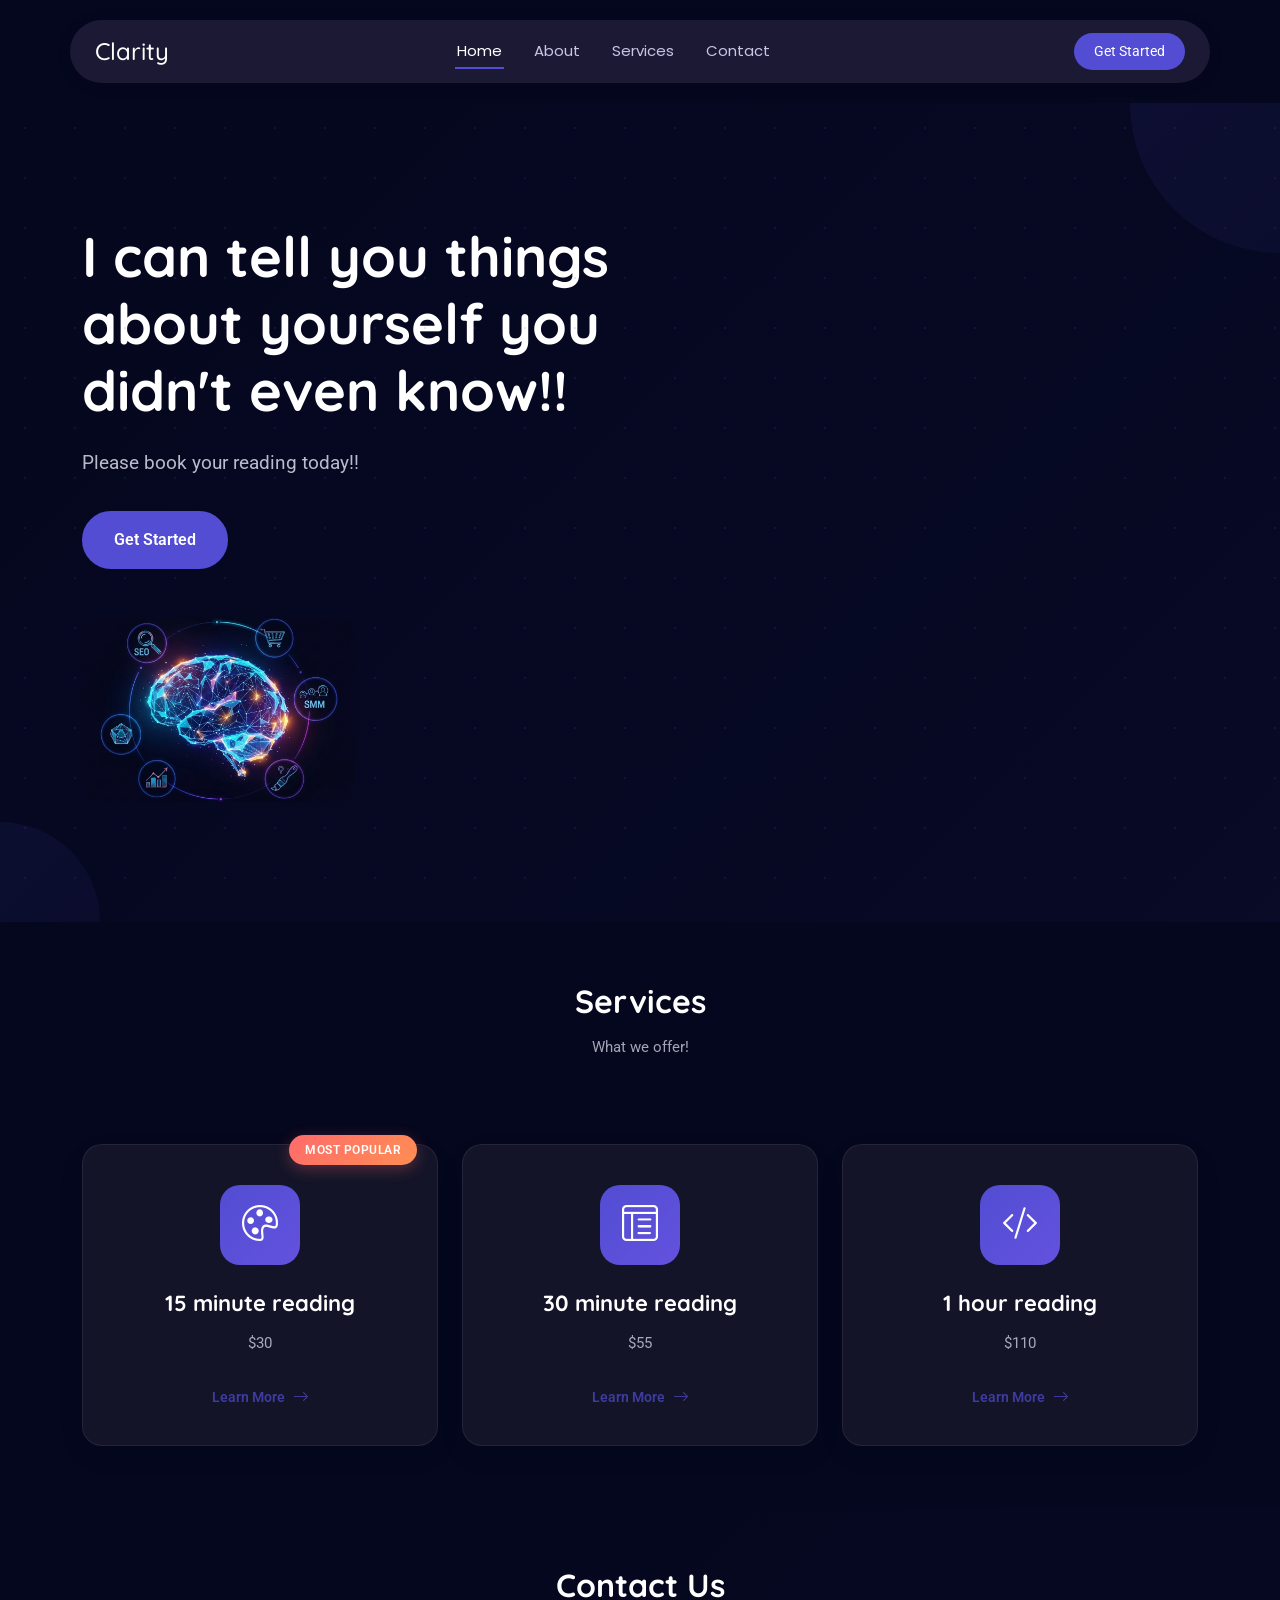
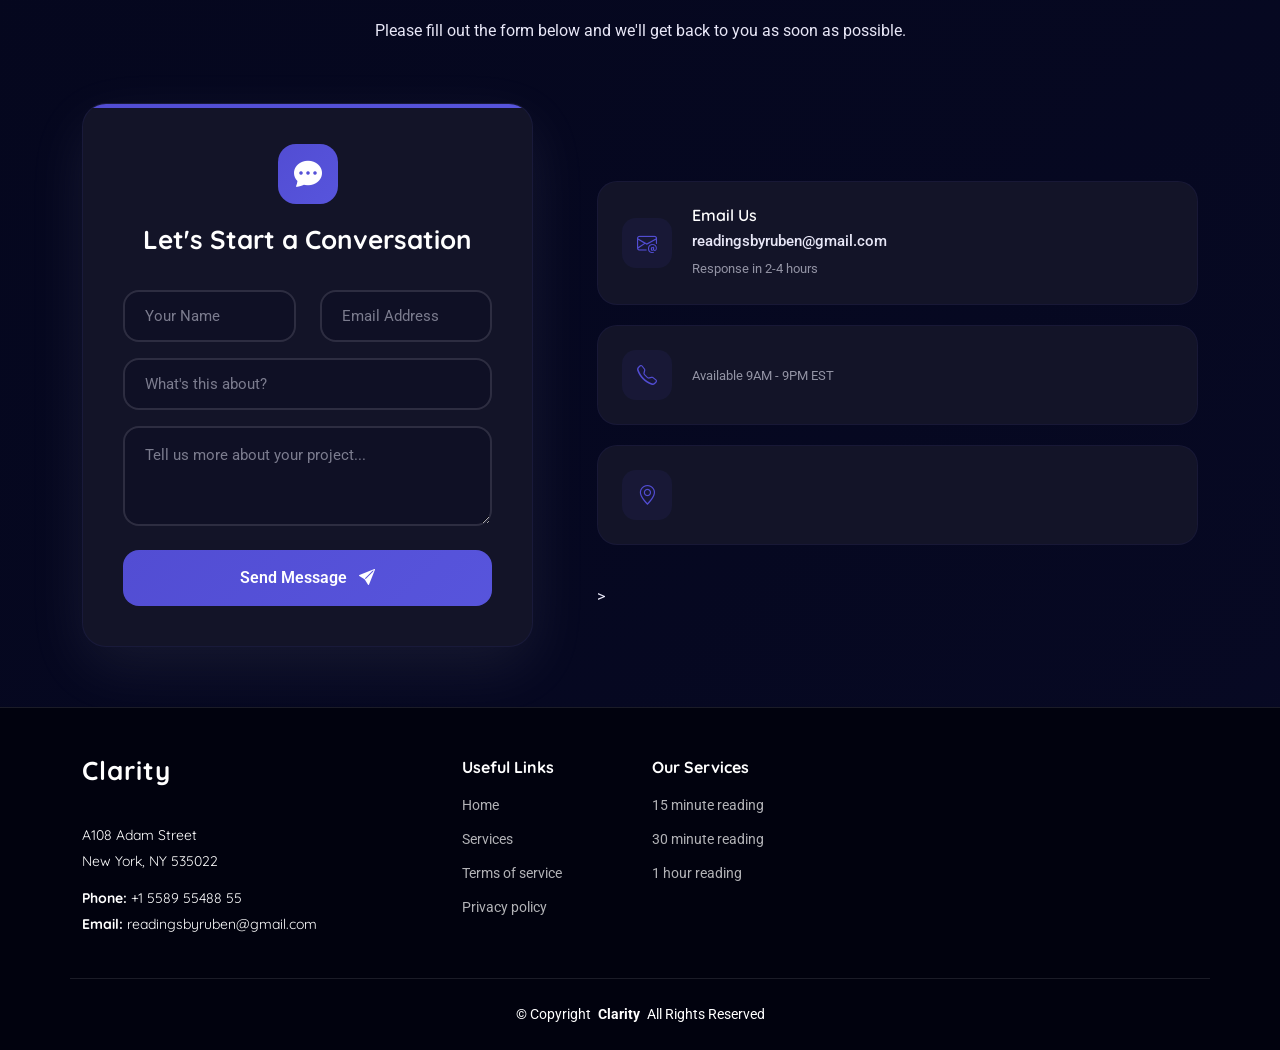
==== commit d5e19ee7: "Add files via upload" ====
--- a/index.html
+++ b/index.html
@@ -52,7 +52,7 @@
           <li><a href="#hero" class="active">Home</a></li>
           <li><a href="#about">About</a></li>
           <li><a href="#services">Services</a></li>
-          <li><a href="#portfolio">Portfolio</a></li>
+          <!-- <li><a href="#portfolio">Portfolio</a></li>
           <li><a href="#team">Team</a></li>
           <li class="dropdown"><a href="#"><span>Dropdown</span> <i class="bi bi-chevron-down toggle-dropdown"></i></a>
             <ul>
@@ -70,7 +70,7 @@
               <li><a href="#">Dropdown 3</a></li>
               <li><a href="#">Dropdown 4</a></li>
             </ul>
-          </li>
+          </li>-->
           <li><a href="#contact">Contact</a></li>
         </ul>
         <i class="mobile-nav-toggle d-xl-none bi bi-list"></i>
@@ -90,13 +90,12 @@
         <div class="row align-items-center">
           <div class="col-lg-6" data-aos="fade-right" data-aos-delay="100">
             <div class="hero-content">
-              <h1>Transform Your Digital Presence</h1>
-              <p>We create innovative digital solutions that drive growth and elevate your brand. From web development to digital marketing, we're your partners in digital transformation.</p>
+              <h1>I can tell you things about yourself you didn't even know!!</h1>
+              <p>Please book your reading today!!</p>
               <div class="hero-buttons">
                 <a href="#" class="btn btn-primary">Get Started</a>
-                <a href="#" class="btn btn-outline">Our Work</a>
-              </div>
-              <div class="hero-stats">
+              </div>
+              <!-- <div class="hero-stats">
                 <div class="stat-item">
                   <span class="stat-number purecounter" data-purecounter-start="0" data-purecounter-end="150" data-purecounter-duration="1"></span>
                   <span class="stat-label">Projects Completed</span>
@@ -111,7 +110,7 @@
                 </div>
               </div>
             </div>
-          </div>
+          </div>-->
           <div class="col-lg-6" data-aos="fade-left" data-aos-delay="200">
             <div class="hero-visual">
               <div class="hero-image">
@@ -131,7 +130,7 @@
     </section><!-- /Hero Section -->
 
     <!-- About Section -->
-    <section id="about" class="about section">
+    <!--<section id="about" class="about section">
 
       <div class="container" data-aos="fade-up" data-aos-delay="100">
 
@@ -178,7 +177,7 @@
 
         </div>
 
-      </div>
+      </div>-->
 
     </section><!-- /About Section -->
 
@@ -188,7 +187,7 @@
       <!-- Section Title -->
       <div class="container section-title" data-aos="fade-up">
         <h2>Services</h2>
-        <p>Necessitatibus eius consequatur ex aliquid fuga eum quidem sint consectetur velit</p>
+        <p>What we offer!</p>
       </div><!-- End Section Title -->
 
       <div class="container" data-aos="fade-up" data-aos-delay="100">
@@ -199,8 +198,8 @@
               <div class="service-icon">
                 <i class="bi bi-palette"></i>
               </div>
-              <h4><a href="service-details.html">Brand Identity Design</a></h4>
-              <p>Donec vel sapien augue integer urna vel turpis cursus porta aliquam ligula eget ultricies.</p>
+              <h4><a href="service-details.html">15 minute reading</a></h4>
+              <p>$30</p>
               <div class="service-badge">Most Popular</div>
               <a href="service-details.html" class="service-link">
                 <span>Learn More</span>
@@ -214,8 +213,8 @@
               <div class="service-icon">
                 <i class="bi bi-layout-text-window-reverse"></i>
               </div>
-              <h4><a href="service-details.html">UI/UX Design</a></h4>
-              <p>Mauris blandit aliquet elit eget tincidunt nibh pulvinar rutrum tellus pellentesque eu.</p>
+              <h4><a href="service-details.html">30 minute reading</a></h4>
+              <p>$55</p>
               <a href="service-details.html" class="service-link">
                 <span>Learn More</span>
                 <i class="bi bi-arrow-right"></i>
@@ -228,8 +227,8 @@
               <div class="service-icon">
                 <i class="bi bi-code-slash"></i>
               </div>
-              <h4><a href="service-details.html">Web Development</a></h4>
-              <p>Vestibulum ante ipsum primis in faucibus orci luctus et ultrices posuere cubilia curae.</p>
+              <h4><a href="service-details.html">1 hour reading</a></h4>
+              <p>$110</p>
               <a href="service-details.html" class="service-link">
                 <span>Learn More</span>
                 <i class="bi bi-arrow-right"></i>
@@ -237,7 +236,7 @@
             </div>
           </div>
 
-          <div class="col-lg-4 col-md-6" data-aos="fade-up" data-aos-delay="500">
+          <!--<div class="col-lg-4 col-md-6" data-aos="fade-up" data-aos-delay="500">
             <div class="service-card">
               <div class="service-icon">
                 <i class="bi bi-phone"></i>
@@ -291,833 +290,29 @@
           </div>
         </div>
 
-      </div>
+      </div>-->
 
     </section><!-- /Services Section -->
 
     <!-- Portfolio Section -->
-    <section id="portfolio" class="portfolio section">
-
-      <!-- Section Title -->
-      <div class="container section-title" data-aos="fade-up">
-        <h2>Portfolio</h2>
-        <p>Necessitatibus eius consequatur ex aliquid fuga eum quidem sint consectetur velit</p>
-      </div><!-- End Section Title -->
-
-      <div class="container" data-aos="fade-up" data-aos-delay="100">
-
-        <div class="isotope-layout" data-default-filter="*" data-layout="masonry" data-sort="original-order">
-          <ul class="portfolio-filters isotope-filters" data-aos="fade-up" data-aos-delay="200">
-            <li data-filter="*" class="filter-active">All Projects</li>
-            <li data-filter=".filter-web">Web Design</li>
-            <li data-filter=".filter-mobile">Mobile Apps</li>
-            <li data-filter=".filter-branding">Branding</li>
-            <li data-filter=".filter-ui">UI/UX</li>
-          </ul><!-- End Portfolio Filters -->
-
-          <div class="row gy-4 isotope-container" data-aos="fade-up" data-aos-delay="300">
-            <div class="col-xl-4 col-lg-6 portfolio-item isotope-item filter-web">
-              <div class="portfolio-wrapper">
-                <div class="portfolio-image">
-                  <img src="assets/img/portfolio/portfolio-7.webp" alt="Creative Web Project" class="img-fluid" loading="lazy">
-                  <div class="portfolio-hover">
-                    <div class="portfolio-actions">
-                      <a href="assets/img/portfolio/portfolio-7.webp" class="glightbox action-btn preview-btn" title="Preview Project">
-                        <i class="bi bi-eye"></i>
-                      </a>
-                      <a href="#" class="action-btn details-btn" title="View Details">
-                        <i class="bi bi-arrow-up-right"></i>
-                      </a>
-                    </div>
-                  </div>
-                </div>
-                <div class="portfolio-content">
-                  <div class="portfolio-meta">
-                    <span class="project-type">Web Design</span>
-                    <div class="project-rating">
-                      <i class="bi bi-star-fill"></i>
-                      <span>4.8</span>
-                    </div>
-                  </div>
-                  <h3>Digital Innovation Platform</h3>
-                  <p>Lorem ipsum dolor sit amet, consectetur adipiscing elit. Sed do eiusmod tempor incididunt ut labore.</p>
-                  <div class="portfolio-tech">
-                    <span class="tech-badge">React</span>
-                    <span class="tech-badge">Node.js</span>
-                    <span class="tech-badge">AWS</span>
-                  </div>
-                </div>
-              </div>
-            </div>
-
-            <div class="col-xl-4 col-lg-6 portfolio-item isotope-item filter-mobile">
-              <div class="portfolio-wrapper">
-                <div class="portfolio-image">
-                  <img src="assets/img/portfolio/portfolio-8.webp" alt="Mobile App Project" class="img-fluid" loading="lazy">
-                  <div class="portfolio-hover">
-                    <div class="portfolio-actions">
-                      <a href="assets/img/portfolio/portfolio-8.webp" class="glightbox action-btn preview-btn" title="Preview Project">
-                        <i class="bi bi-eye"></i>
-                      </a>
-                      <a href="#" class="action-btn details-btn" title="View Details">
-                        <i class="bi bi-arrow-up-right"></i>
-                      </a>
-                    </div>
-                  </div>
-                </div>
-                <div class="portfolio-content">
-                  <div class="portfolio-meta">
-                    <span class="project-type">Mobile App</span>
-                    <div class="project-rating">
-                      <i class="bi bi-star-fill"></i>
-                      <span>4.9</span>
-                    </div>
-                  </div>
-                  <h3>Smart Productivity App</h3>
-                  <p>Vestibulum ante ipsum primis in faucibus orci luctus et ultrices posuere cubilia curae.</p>
-                  <div class="portfolio-tech">
-                    <span class="tech-badge">Flutter</span>
-                    <span class="tech-badge">Firebase</span>
-                    <span class="tech-badge">AI</span>
-                  </div>
-                </div>
-              </div>
-            </div>
-
-            <div class="col-xl-4 col-lg-6 portfolio-item isotope-item filter-branding">
-              <div class="portfolio-wrapper">
-                <div class="portfolio-image">
-                  <img src="assets/img/portfolio/portfolio-9.webp" alt="Branding Project" class="img-fluid" loading="lazy">
-                  <div class="portfolio-hover">
-                    <div class="portfolio-actions">
-                      <a href="assets/img/portfolio/portfolio-9.webp" class="glightbox action-btn preview-btn" title="Preview Project">
-                        <i class="bi bi-eye"></i>
-                      </a>
-                      <a href="#" class="action-btn details-btn" title="View Details">
-                        <i class="bi bi-arrow-up-right"></i>
-                      </a>
-                    </div>
-                  </div>
-                </div>
-                <div class="portfolio-content">
-                  <div class="portfolio-meta">
-                    <span class="project-type">Branding</span>
-                    <div class="project-rating">
-                      <i class="bi bi-star-fill"></i>
-                      <span>5.0</span>
-                    </div>
-                  </div>
-                  <h3>Modern Brand Identity</h3>
-                  <p>Mauris blandit aliquet elit, eget tincidunt nibh pulvinar a. Curabitur arcu erat, accumsan id.</p>
-                  <div class="portfolio-tech">
-                    <span class="tech-badge">Illustrator</span>
-                    <span class="tech-badge">Figma</span>
-                    <span class="tech-badge">Brand</span>
-                  </div>
-                </div>
-              </div>
-            </div>
-
-            <div class="col-xl-4 col-lg-6 portfolio-item isotope-item filter-ui">
-              <div class="portfolio-wrapper">
-                <div class="portfolio-image">
-                  <img src="assets/img/portfolio/portfolio-10.webp" alt="UI/UX Project" class="img-fluid" loading="lazy">
-                  <div class="portfolio-hover">
-                    <div class="portfolio-actions">
-                      <a href="assets/img/portfolio/portfolio-10.webp" class="glightbox action-btn preview-btn" title="Preview Project">
-                        <i class="bi bi-eye"></i>
-                      </a>
-                      <a href="#" class="action-btn details-btn" title="View Details">
-                        <i class="bi bi-arrow-up-right"></i>
-                      </a>
-                    </div>
-                  </div>
-                </div>
-                <div class="portfolio-content">
-                  <div class="portfolio-meta">
-                    <span class="project-type">UI/UX</span>
-                    <div class="project-rating">
-                      <i class="bi bi-star-fill"></i>
-                      <span>4.7</span>
-                    </div>
-                  </div>
-                  <h3>SaaS Dashboard Design</h3>
-                  <p>Pellentesque habitant morbi tristique senectus et netus et malesuada fames ac turpis egestas.</p>
-                  <div class="portfolio-tech">
-                    <span class="tech-badge">Figma</span>
-                    <span class="tech-badge">Prototyping</span>
-                    <span class="tech-badge">UX</span>
-                  </div>
-                </div>
-              </div>
-            </div>
-
-            <div class="col-xl-4 col-lg-6 portfolio-item isotope-item filter-web">
-              <div class="portfolio-wrapper">
-                <div class="portfolio-image">
-                  <img src="assets/img/portfolio/portfolio-11.webp" alt="E-commerce Platform" class="img-fluid" loading="lazy">
-                  <div class="portfolio-hover">
-                    <div class="portfolio-actions">
-                      <a href="assets/img/portfolio/portfolio-11.webp" class="glightbox action-btn preview-btn" title="Preview Project">
-                        <i class="bi bi-eye"></i>
-                      </a>
-                      <a href="#" class="action-btn details-btn" title="View Details">
-                        <i class="bi bi-arrow-up-right"></i>
-                      </a>
-                    </div>
-                  </div>
-                </div>
-                <div class="portfolio-content">
-                  <div class="portfolio-meta">
-                    <span class="project-type">E-commerce</span>
-                    <div class="project-rating">
-                      <i class="bi bi-star-fill"></i>
-                      <span>4.6</span>
-                    </div>
-                  </div>
-                  <h3>E-commerce Platform</h3>
-                  <p>Donec rutrum congue leo eget malesuada. Vivamus magna justo, lacinia eget consectetur sed.</p>
-                  <div class="portfolio-tech">
-                    <span class="tech-badge">Shopify</span>
-                    <span class="tech-badge">React</span>
-                    <span class="tech-badge">API</span>
-                  </div>
-                </div>
-              </div>
-            </div>
-
-            <div class="col-xl-4 col-lg-6 portfolio-item isotope-item filter-mobile">
-              <div class="portfolio-wrapper">
-                <div class="portfolio-image">
-                  <img src="assets/img/portfolio/portfolio-12.webp" alt="Fintech Mobile App" class="img-fluid" loading="lazy">
-                  <div class="portfolio-hover">
-                    <div class="portfolio-actions">
-                      <a href="assets/img/portfolio/portfolio-12.webp" class="glightbox action-btn preview-btn" title="Preview Project">
-                        <i class="bi bi-eye"></i>
-                      </a>
-                      <a href="#" class="action-btn details-btn" title="View Details">
-                        <i class="bi bi-arrow-up-right"></i>
-                      </a>
-                    </div>
-                  </div>
-                </div>
-                <div class="portfolio-content">
-                  <div class="portfolio-meta">
-                    <span class="project-type">Fintech</span>
-                    <div class="project-rating">
-                      <i class="bi bi-star-fill"></i>
-                      <span>4.8</span>
-                    </div>
-                  </div>
-                  <h3>Fintech Mobile Solution</h3>
-                  <p>Cras ultricies ligula sed magna dictum porta. Proin eget tortor risus. Sed porttitor lectus nibh.</p>
-                  <div class="portfolio-tech">
-                    <span class="tech-badge">Swift</span>
-                    <span class="tech-badge">Kotlin</span>
-                    <span class="tech-badge">Blockchain</span>
-                  </div>
-                </div>
-              </div>
-            </div>
-          </div><!-- End Portfolio Items Container -->
-
-        </div>
-
-        <div class="portfolio-cta text-center" data-aos="fade-up" data-aos-delay="400">
-          <h4>Ready to start your next project?</h4>
-          <p>Let's work together to bring your digital vision to life</p>
-          <div class="cta-buttons">
-            <a href="#contact" class="btn btn-primary">Start a Project</a>
-            <a href="#portfolio" class="btn btn-outline">View All Work</a>
-          </div>
-        </div>
-
-      </div>
-
-    </section><!-- /Portfolio Section -->
-
-    <!-- Why Us Section -->
-    <section id="why-us" class="why-us section">
-
-      <!-- Section Title -->
-      <div class="container section-title" data-aos="fade-up">
-        <h2>Why Us</h2>
-        <p>Necessitatibus eius consequatur ex aliquid fuga eum quidem sint consectetur velit</p>
-      </div><!-- End Section Title -->
-
-      <div class="container" data-aos="fade-up" data-aos-delay="100">
-
-        <div class="row g-4">
-
-          <div class="col-lg-4 col-md-6" data-aos="fade-up" data-aos-delay="200">
-            <div class="feature-card">
-              <div class="icon-wrapper">
-                <i class="bi bi-palette-fill"></i>
-              </div>
-              <h4>Creative Excellence</h4>
-              <p>Lorem ipsum dolor sit amet, consectetur adipiscing elit. Sed do eiusmod tempor incididunt ut labore et dolore magna aliqua ut enim ad minim veniam.</p>
-              <div class="feature-stats">
-                <span class="stat-number" data-purecounter-start="0" data-purecounter-end="95" data-purecounter-duration="2">95</span>
-                <span class="stat-label">% Client Satisfaction</span>
-              </div>
-            </div>
-          </div><!-- End Feature Card -->
-
-          <div class="col-lg-4 col-md-6" data-aos="fade-up" data-aos-delay="300">
-            <div class="feature-card">
-              <div class="icon-wrapper">
-                <i class="bi bi-graph-up-arrow"></i>
-              </div>
-              <h4>Proven Results</h4>
-              <p>Ut enim ad minim veniam, quis nostrud exercitation ullamco laboris nisi ut aliquip ex ea commodo consequat duis aute irure dolor in reprehenderit.</p>
-              <div class="feature-stats">
-                <span class="stat-number" data-purecounter-start="0" data-purecounter-end="200" data-purecounter-duration="2">200</span>
-                <span class="stat-label">% ROI Increase</span>
-              </div>
-            </div>
-          </div><!-- End Feature Card -->
-
-          <div class="col-lg-4 col-md-6" data-aos="fade-up" data-aos-delay="400">
-            <div class="feature-card">
-              <div class="icon-wrapper">
-                <i class="bi bi-award-fill"></i>
-              </div>
-              <h4>Expert Team</h4>
-              <p>Excepteur sint occaecat cupidatat non proident, sunt in culpa qui officia deserunt mollit anim id est laborum sed ut perspiciatis unde omnis.</p>
-              <div class="feature-stats">
-                <span class="stat-number" data-purecounter-start="0" data-purecounter-end="50" data-purecounter-duration="2">50</span>
-                <span class="stat-label">+ Awards Won</span>
-              </div>
-            </div>
-          </div><!-- End Feature Card -->
-
-        </div>
-
-        <div class="row mt-5">
-          <div class="col-lg-6" data-aos="fade-right" data-aos-delay="200">
-            <div class="feature-showcase">
-              <img src="assets/img/illustration/illustration-14.webp" alt="Creative Process" class="img-fluid">
-            </div>
-          </div>
-
-          <div class="col-lg-6" data-aos="fade-left" data-aos-delay="300">
-            <div class="feature-content">
-              <h3>Why Leading Brands Choose Us</h3>
-              <p class="lead">Duis aute irure dolor in reprehenderit in voluptate velit esse cillum dolore eu fugiat nulla pariatur excepteur sint occaecat.</p>
-
-              <div class="feature-list">
-                <div class="feature-item">
-                  <div class="feature-icon">
-                    <i class="bi bi-check-circle-fill"></i>
-                  </div>
-                  <div class="feature-text">
-                    <h5>Strategic Thinking</h5>
-                    <p>Lorem ipsum dolor sit amet consectetur adipiscing elit sed do eiusmod tempor incididunt.</p>
-                  </div>
-                </div>
-
-                <div class="feature-item">
-                  <div class="feature-icon">
-                    <i class="bi bi-check-circle-fill"></i>
-                  </div>
-                  <div class="feature-text">
-                    <h5>Data-Driven Approach</h5>
-                    <p>Ut enim ad minim veniam quis nostrud exercitation ullamco laboris nisi ut aliquip ex ea.</p>
-                  </div>
-                </div>
-
-                <div class="feature-item">
-                  <div class="feature-icon">
-                    <i class="bi bi-check-circle-fill"></i>
-                  </div>
-                  <div class="feature-text">
-                    <h5>24/7 Support</h5>
-                    <p>Excepteur sint occaecat cupidatat non proident sunt in culpa qui officia deserunt mollit.</p>
-                  </div>
-                </div>
-              </div>
-
-              <div class="cta-wrapper">
-                <a href="#" class="btn btn-primary">Start Your Project</a>
-                <a href="#" class="btn btn-outline">View Portfolio</a>
-              </div>
-            </div>
-          </div>
-        </div>
-
-      </div>
-
-    </section><!-- /Why Us Section -->
-
-    <!-- Testimonials Section -->
-    <section id="testimonials" class="testimonials section">
-
-      <!-- Section Title -->
-      <div class="container section-title" data-aos="fade-up">
-        <h2>Testimonials</h2>
-        <p>Necessitatibus eius consequatur ex aliquid fuga eum quidem sint consectetur velit</p>
-      </div><!-- End Section Title -->
-
-      <div class="container" data-aos="fade-up" data-aos-delay="100">
-
-        <div class="testimonials-slider swiper init-swiper">
-          <script type="application/json" class="swiper-config">
-            {
-              "loop": true,
-              "speed": 600,
-              "autoplay": {
-                "delay": 4000
-              },
-              "slidesPerView": 1,
-              "centeredSlides": true,
-              "spaceBetween": 20,
-              "pagination": {
-                "el": ".swiper-pagination",
-                "type": "bullets",
-                "clickable": true
-              },
-              "breakpoints": {
-                "768": {
-                  "slidesPerView": 1.5,
-                  "spaceBetween": 30
-                },
-                "1200": {
-                  "slidesPerView": 3,
-                  "spaceBetween": 40
-                }
-              }
-            }
-          </script>
-          <div class="swiper-wrapper">
-            <div class="swiper-slide">
-              <div class="testimonial-card" data-aos="zoom-in" data-aos-delay="100">
-                <div class="testimonial-header">
-                  <div class="user-avatar">
-                    <img src="assets/img/person/person-f-12.webp" alt="Profile Image">
-                  </div>
-                  <div class="user-info">
-                    <h3>Jennifer Martinez</h3>
-                    <span class="user-role">Product Designer</span>
-                    <div class="rating">
-                      <i class="bi bi-star-fill"></i>
-                      <i class="bi bi-star-fill"></i>
-                      <i class="bi bi-star-fill"></i>
-                      <i class="bi bi-star-fill"></i>
-                      <i class="bi bi-star-fill"></i>
-                    </div>
-                  </div>
-                </div>
-                <div class="testimonial-content">
-                  <div class="quote-mark">
-                    <i class="bi bi-quote"></i>
-                  </div>
-                  <p>Excepteur sint occaecat cupidatat non proident, sunt in culpa qui officia deserunt mollit anim id est laborum consectetur adipiscing elit.</p>
-                </div>
-                <div class="testimonial-footer">
-                  <div class="company-badge">
-                    <i class="bi bi-building"></i>
-                    <span>TechCorp</span>
-                  </div>
-                  <div class="verified-badge">
-                    <i class="bi bi-patch-check-fill"></i>
-                    <span>Verified</span>
-                  </div>
-                </div>
-              </div>
+    <!--<section id="portfolio" class="portfolio section"> -->
+
+      <!-- Section Title --> 
+     <!-- <div class="container section-title" data-aos="fade-up">
+        <h2>Portfolio</h2> -->
+      
+      </div><!-- End Section Title --> 
+
+     
+          
+
+    </section><!-- /Portfolio Section --> 
+
+    <!-- Why Us Section --> 
+   
             </div><!-- End testimonial item -->
 
-            <div class="swiper-slide">
-              <div class="testimonial-card" data-aos="zoom-in" data-aos-delay="200">
-                <div class="testimonial-header">
-                  <div class="user-avatar">
-                    <img src="assets/img/person/person-m-11.webp" alt="Profile Image">
-                  </div>
-                  <div class="user-info">
-                    <h3>Alexander Chen</h3>
-                    <span class="user-role">Frontend Engineer</span>
-                    <div class="rating">
-                      <i class="bi bi-star-fill"></i>
-                      <i class="bi bi-star-fill"></i>
-                      <i class="bi bi-star-fill"></i>
-                      <i class="bi bi-star-fill"></i>
-                      <i class="bi bi-star-fill"></i>
-                    </div>
-                  </div>
-                </div>
-                <div class="testimonial-content">
-                  <div class="quote-mark">
-                    <i class="bi bi-quote"></i>
-                  </div>
-                  <p>Sed do eiusmod tempor incididunt ut labore et dolore magna aliqua. Ut enim ad minim veniam, quis nostrud exercitation ullamco laboris nisi ut aliquip.</p>
-                </div>
-                <div class="testimonial-footer">
-                  <div class="company-badge">
-                    <i class="bi bi-building"></i>
-                    <span>InnovateLab</span>
-                  </div>
-                  <div class="verified-badge">
-                    <i class="bi bi-patch-check-fill"></i>
-                    <span>Verified</span>
-                  </div>
-                </div>
-              </div>
-            </div><!-- End testimonial item -->
-
-            <div class="swiper-slide">
-              <div class="testimonial-card" data-aos="zoom-in" data-aos-delay="300">
-                <div class="testimonial-header">
-                  <div class="user-avatar">
-                    <img src="assets/img/person/person-f-8.webp" alt="Profile Image">
-                  </div>
-                  <div class="user-info">
-                    <h3>Rachel Taylor</h3>
-                    <span class="user-role">Marketing Lead</span>
-                    <div class="rating">
-                      <i class="bi bi-star-fill"></i>
-                      <i class="bi bi-star-fill"></i>
-                      <i class="bi bi-star-fill"></i>
-                      <i class="bi bi-star-fill"></i>
-                      <i class="bi bi-star-fill"></i>
-                    </div>
-                  </div>
-                </div>
-                <div class="testimonial-content">
-                  <div class="quote-mark">
-                    <i class="bi bi-quote"></i>
-                  </div>
-                  <p>Duis aute irure dolor in reprehenderit in voluptate velit esse cillum dolore eu fugiat nulla pariatur excepteur sint occaecat cupidatat non proident.</p>
-                </div>
-                <div class="testimonial-footer">
-                  <div class="company-badge">
-                    <i class="bi bi-building"></i>
-                    <span>GrowthCo</span>
-                  </div>
-                  <div class="verified-badge">
-                    <i class="bi bi-patch-check-fill"></i>
-                    <span>Verified</span>
-                  </div>
-                </div>
-              </div>
-            </div><!-- End testimonial item -->
-
-            <div class="swiper-slide">
-              <div class="testimonial-card" data-aos="zoom-in" data-aos-delay="100">
-                <div class="testimonial-header">
-                  <div class="user-avatar">
-                    <img src="assets/img/person/person-m-14.webp" alt="Profile Image">
-                  </div>
-                  <div class="user-info">
-                    <h3>Christopher Lee</h3>
-                    <span class="user-role">VP Engineering</span>
-                    <div class="rating">
-                      <i class="bi bi-star-fill"></i>
-                      <i class="bi bi-star-fill"></i>
-                      <i class="bi bi-star-fill"></i>
-                      <i class="bi bi-star-fill"></i>
-                      <i class="bi bi-star-fill"></i>
-                    </div>
-                  </div>
-                </div>
-                <div class="testimonial-content">
-                  <div class="quote-mark">
-                    <i class="bi bi-quote"></i>
-                  </div>
-                  <p>Lorem ipsum dolor sit amet, consectetur adipiscing elit, sed do eiusmod tempor incididunt ut labore et dolore magna aliqua enim ad minim veniam.</p>
-                </div>
-                <div class="testimonial-footer">
-                  <div class="company-badge">
-                    <i class="bi bi-building"></i>
-                    <span>DevStream</span>
-                  </div>
-                  <div class="verified-badge">
-                    <i class="bi bi-patch-check-fill"></i>
-                    <span>Verified</span>
-                  </div>
-                </div>
-              </div>
-            </div><!-- End testimonial item -->
-
-            <div class="swiper-slide">
-              <div class="testimonial-card" data-aos="zoom-in" data-aos-delay="200">
-                <div class="testimonial-header">
-                  <div class="user-avatar">
-                    <img src="assets/img/person/person-f-5.webp" alt="Profile Image">
-                  </div>
-                  <div class="user-info">
-                    <h3>Amanda Rodriguez</h3>
-                    <span class="user-role">UX Researcher</span>
-                    <div class="rating">
-                      <i class="bi bi-star-fill"></i>
-                      <i class="bi bi-star-fill"></i>
-                      <i class="bi bi-star-fill"></i>
-                      <i class="bi bi-star-fill"></i>
-                      <i class="bi bi-star-fill"></i>
-                    </div>
-                  </div>
-                </div>
-                <div class="testimonial-content">
-                  <div class="quote-mark">
-                    <i class="bi bi-quote"></i>
-                  </div>
-                  <p>Quis nostrud exercitation ullamco laboris nisi ut aliquip ex ea commodo consequat duis aute irure dolor in reprehenderit in voluptate velit esse.</p>
-                </div>
-                <div class="testimonial-footer">
-                  <div class="company-badge">
-                    <i class="bi bi-building"></i>
-                    <span>UserFirst</span>
-                  </div>
-                  <div class="verified-badge">
-                    <i class="bi bi-patch-check-fill"></i>
-                    <span>Verified</span>
-                  </div>
-                </div>
-              </div>
-            </div><!-- End testimonial item -->
-          </div>
-          <div class="swiper-pagination"></div>
-        </div>
-
-      </div>
-
-    </section><!-- /Testimonials Section -->
-
-    <!-- Team Section -->
-    <section id="team" class="team section">
-
-      <!-- Section Title -->
-      <div class="container section-title" data-aos="fade-up">
-        <h2>Team</h2>
-        <p>Necessitatibus eius consequatur ex aliquid fuga eum quidem sint consectetur velit</p>
-      </div><!-- End Section Title -->
-
-      <div class="container" data-aos="fade-up" data-aos-delay="100">
-
-        <div class="row g-4">
-
-          <div class="col-lg-6">
-            <div class="team-intro" data-aos="fade-right" data-aos-delay="150">
-              <div class="intro-content">
-                <h3>Meet Our Exceptional Team</h3>
-                <p>Temporibus autem quibusdam et aut officiis debitis aut rerum necessitatibus saepe eveniet ut et voluptates repudiandae sint et molestiae non recusandae.</p>
-                <div class="stats-row">
-                  <div class="stat-item">
-                    <span class="stat-number">50+</span>
-                    <span class="stat-label">Team Members</span>
-                  </div>
-                  <div class="stat-item">
-                    <span class="stat-number">8</span>
-                    <span class="stat-label">Departments</span>
-                  </div>
-                  <div class="stat-item">
-                    <span class="stat-number">15+</span>
-                    <span class="stat-label">Countries</span>
-                  </div>
-                </div>
-              </div>
-            </div>
-          </div>
-
-          <div class="col-lg-6">
-            <div class="team-grid" data-aos="fade-left" data-aos-delay="200">
-              <div class="member-hexagon" data-aos="zoom-in" data-aos-delay="250">
-                <div class="hexagon-inner">
-                  <img src="assets/img/person/person-f-3.webp" alt="Team member">
-                  <div class="member-overlay">
-                    <h5>Sarah Chen</h5>
-                    <span>Creative Director</span>
-                    <div class="social-icons">
-                      <a href="#"><i class="bi bi-linkedin"></i></a>
-                      <a href="#"><i class="bi bi-twitter"></i></a>
-                    </div>
-                  </div>
-                </div>
-              </div>
-
-              <div class="member-hexagon" data-aos="zoom-in" data-aos-delay="300">
-                <div class="hexagon-inner">
-                  <img src="assets/img/person/person-m-4.webp" alt="Team member">
-                  <div class="member-overlay">
-                    <h5>Marcus Johnson</h5>
-                    <span>Tech Lead</span>
-                    <div class="social-icons">
-                      <a href="#"><i class="bi bi-github"></i></a>
-                      <a href="#"><i class="bi bi-linkedin"></i></a>
-                    </div>
-                  </div>
-                </div>
-              </div>
-
-              <div class="member-hexagon" data-aos="zoom-in" data-aos-delay="350">
-                <div class="hexagon-inner">
-                  <img src="assets/img/person/person-f-8.webp" alt="Team member">
-                  <div class="member-overlay">
-                    <h5>Emma Rodriguez</h5>
-                    <span>Product Manager</span>
-                    <div class="social-icons">
-                      <a href="#"><i class="bi bi-instagram"></i></a>
-                      <a href="#"><i class="bi bi-dribbble"></i></a>
-                    </div>
-                  </div>
-                </div>
-              </div>
-
-              <div class="member-hexagon" data-aos="zoom-in" data-aos-delay="400">
-                <div class="hexagon-inner">
-                  <img src="assets/img/person/person-m-6.webp" alt="Team member">
-                  <div class="member-overlay">
-                    <h5>David Kim</h5>
-                    <span>UX Architect</span>
-                    <div class="social-icons">
-                      <a href="#"><i class="bi bi-behance"></i></a>
-                      <a href="#"><i class="bi bi-linkedin"></i></a>
-                    </div>
-                  </div>
-                </div>
-              </div>
-            </div>
-          </div>
-
-        </div>
-
-        <div class="row mt-5">
-          <div class="col-12">
-            <div class="team-carousel-wrapper" data-aos="fade-up" data-aos-delay="200">
-              <h4 class="carousel-title">Leadership Team</h4>
-
-              <div class="leadership-slider swiper init-swiper">
-                <script type="application/json" class="swiper-config">
-                  {
-                    "loop": true,
-                    "speed": 600,
-                    "autoplay": {
-                      "delay": 4000
-                    },
-                    "slidesPerView": 1,
-                    "spaceBetween": 0,
-                    "pagination": {
-                      "el": ".swiper-pagination",
-                      "clickable": true
-                    },
-                    "breakpoints": {
-                      "768": {
-                        "slidesPerView": 2
-                      },
-                      "1024": {
-                        "slidesPerView": 3
-                      }
-                    }
-                  }
-                </script>
-                <div class="swiper-wrapper">
-                  <div class="swiper-slide">
-                    <div class="leader-card">
-                      <div class="leader-image">
-                        <img src="assets/img/person/person-f-14.webp" alt="Leader">
-                      </div>
-                      <div class="leader-info">
-                        <h5>Jennifer Walsh</h5>
-                        <span class="position">Chief Executive Officer</span>
-                        <p>Excepteur sint occaecat cupidatat non proident sunt in culpa qui officia deserunt mollit anim id.</p>
-                        <div class="leader-contact">
-                          <a href="#" class="contact-btn">
-                            <i class="bi bi-envelope"></i>
-                          </a>
-                          <a href="#" class="contact-btn">
-                            <i class="bi bi-linkedin"></i>
-                          </a>
-                        </div>
-                      </div>
-                    </div>
-                  </div>
-
-                  <div class="swiper-slide">
-                    <div class="leader-card">
-                      <div class="leader-image">
-                        <img src="assets/img/person/person-m-13.webp" alt="Leader">
-                      </div>
-                      <div class="leader-info">
-                        <h5>Robert Martinez</h5>
-                        <span class="position">Chief Technology Officer</span>
-                        <p>Sed do eiusmod tempor incididunt ut labore et dolore magna aliqua ut enim ad minim veniam quis.</p>
-                        <div class="leader-contact">
-                          <a href="#" class="contact-btn">
-                            <i class="bi bi-envelope"></i>
-                          </a>
-                          <a href="#" class="contact-btn">
-                            <i class="bi bi-github"></i>
-                          </a>
-                        </div>
-                      </div>
-                    </div>
-                  </div>
-
-                  <div class="swiper-slide">
-                    <div class="leader-card">
-                      <div class="leader-image">
-                        <img src="assets/img/person/person-f-5.webp" alt="Leader">
-                      </div>
-                      <div class="leader-info">
-                        <h5>Lisa Thompson</h5>
-                        <span class="position">Head of Operations</span>
-                        <p>Duis aute irure dolor in reprehenderit in voluptate velit esse cillum dolore eu fugiat nulla pariatur.</p>
-                        <div class="leader-contact">
-                          <a href="#" class="contact-btn">
-                            <i class="bi bi-envelope"></i>
-                          </a>
-                          <a href="#" class="contact-btn">
-                            <i class="bi bi-twitter"></i>
-                          </a>
-                        </div>
-                      </div>
-                    </div>
-                  </div>
-
-                  <div class="swiper-slide">
-                    <div class="leader-card">
-                      <div class="leader-image">
-                        <img src="assets/img/person/person-m-9.webp" alt="Leader">
-                      </div>
-                      <div class="leader-info">
-                        <h5>Alex Garcia</h5>
-                        <span class="position">VP of Marketing</span>
-                        <p>Lorem ipsum dolor sit amet consectetur adipiscing elit sed do eiusmod tempor incididunt ut labore.</p>
-                        <div class="leader-contact">
-                          <a href="#" class="contact-btn">
-                            <i class="bi bi-envelope"></i>
-                          </a>
-                          <a href="#" class="contact-btn">
-                            <i class="bi bi-instagram"></i>
-                          </a>
-                        </div>
-                      </div>
-                    </div>
-                  </div>
-                </div>
-                <div class="swiper-pagination"></div>
-              </div>
-            </div>
-          </div>
-        </div>
-
-        <div class="row mt-4">
-          <div class="col-lg-8 offset-lg-2">
-            <div class="join-team-cta" data-aos="fade-up" data-aos-delay="300">
-              <div class="cta-icon">
-                <i class="bi bi-rocket-takeoff"></i>
-              </div>
-              <div class="cta-content">
-                <h4>Ready to Join Our Mission?</h4>
-                <p>At vero eos et accusamus et iusto odio dignissimos ducimus qui blanditiis praesentium voluptatum deleniti atque corrupti quos dolores.</p>
-                <div class="cta-actions">
-                  <a href="#" class="btn btn-primary">View Open Roles</a>
-                  <a href="#" class="btn btn-outline">Learn Our Culture</a>
-                </div>
-              </div>
-            </div>
-          </div>
-        </div>
-
-      </div>
+        
 
     </section><!-- /Team Section -->
 
@@ -1125,8 +320,8 @@
     <section id="contact" class="contact section">
       <!-- Section Title -->
       <div class="container section-title" data-aos="fade-up">
-        <h2>Contact</h2>
-        <p>Necessitatibus eius consequatur ex aliquid fuga eum quidem sint consectetur velit</p>
+        <h2>Contact Us</h2>
+        <p>Please fill out the form below and we'll get back to you as soon as possible.</p>
       </div><!-- End Section Title -->
 
       <div class="container" data-aos="fade-up" data-aos-delay="100">
@@ -1138,7 +333,6 @@
                   <i class="bi bi-chat-dots-fill"></i>
                 </div>
                 <h3>Let's Start a Conversation</h3>
-                <p>Duis aute irure dolor in reprehenderit in voluptate velit esse cillum dolore eu fugiat nulla pariatur excepteur sint.</p>
               </div>
 
               <form action="forms/contact.php" method="post" class="php-email-form">
@@ -1176,8 +370,7 @@
           <div class="col-lg-7" data-aos="fade-left" data-aos-delay="200">
             <div class="contact-info-area">
               <div class="info-header">
-                <h3>Ready to Transform Your Ideas?</h3>
-                <p>Sed ut perspiciatis unde omnis iste natus error sit voluptatem accusantium doloremque laudantium totam rem aperiam eaque ipsa quae ab illo inventore.</p>
+                
               </div>
 
               <div class="contact-methods">
@@ -1187,7 +380,7 @@
                   </div>
                   <div class="card-content">
                     <h5>Email Us</h5>
-                    <p>hello@productdemo.com</p>
+                    <p>readingsbyruben@gmail.com</p>
                     <span class="response-time">Response in 2-4 hours</span>
                   </div>
                 </div>
@@ -1197,9 +390,7 @@
                     <i class="bi bi-telephone"></i>
                   </div>
                   <div class="card-content">
-                    <h5>Call Us</h5>
-                    <p>+1 (555) 987-6543</p>
-                    <span class="response-time">Available 9AM - 6PM EST</span>
+                    <span class="response-time">Available 9AM - 9PM EST</span>
                   </div>
                 </div>
 
@@ -1207,30 +398,11 @@
                   <div class="card-icon">
                     <i class="bi bi-geo-alt"></i>
                   </div>
-                  <div class="card-content">
-                    <h5>Visit Our Office</h5>
-                    <p>4821 Broadway Street, New York, NY 10013</p>
-                    <span class="response-time">Open Monday - Friday</span>
-                  </div>
-                </div>
-              </div>
-
-              <div class="additional-info" data-aos="fade-up" data-aos-delay="400">
-                <div class="info-stats">
-                  <div class="stat-item">
-                    <div class="stat-number">24h</div>
-                    <div class="stat-label">Average Response</div>
-                  </div>
-                  <div class="stat-item">
-                    <div class="stat-number">98%</div>
-                    <div class="stat-label">Client Satisfaction</div>
-                  </div>
-                  <div class="stat-item">
-                    <div class="stat-number">150+</div>
-                    <div class="stat-label">Projects Delivered</div>
-                  </div>
-                </div>
-
+                  
+                </div>
+              </div>
+
+              <!--
                 <div class="social-connect">
                   <h6>Connect With Us</h6>
                   <div class="social-links">
@@ -1240,7 +412,7 @@
                     <a href="#" class="social-link"><i class="bi bi-discord"></i></a>
                   </div>
                 </div>
-              </div>
+              </div-->>
             </div>
           </div>
         </div>
@@ -1261,21 +433,20 @@
             <p>A108 Adam Street</p>
             <p>New York, NY 535022</p>
             <p class="mt-3"><strong>Phone:</strong> <span>+1 5589 55488 55</span></p>
-            <p><strong>Email:</strong> <span>info@example.com</span></p>
-          </div>
-          <div class="social-links d-flex mt-4">
+            <p><strong>Email:</strong> <span></span>readingsbyruben@gmail.com</span></p>
+          </div>
+          <!--<div class="social-links d-flex mt-4">
             <a href=""><i class="bi bi-twitter-x"></i></a>
             <a href=""><i class="bi bi-facebook"></i></a>
             <a href=""><i class="bi bi-instagram"></i></a>
             <a href=""><i class="bi bi-linkedin"></i></a>
-          </div>
+          </div>-->
         </div>
 
         <div class="col-lg-2 col-md-3 footer-links">
           <h4>Useful Links</h4>
           <ul>
             <li><a href="#">Home</a></li>
-            <li><a href="#">About us</a></li>
             <li><a href="#">Services</a></li>
             <li><a href="#">Terms of service</a></li>
             <li><a href="#">Privacy policy</a></li>
@@ -1285,35 +456,17 @@
         <div class="col-lg-2 col-md-3 footer-links">
           <h4>Our Services</h4>
           <ul>
-            <li><a href="#">Web Design</a></li>
-            <li><a href="#">Web Development</a></li>
-            <li><a href="#">Product Management</a></li>
-            <li><a href="#">Marketing</a></li>
-            <li><a href="#">Graphic Design</a></li>
+            <li><a href="#">15 minute reading</a></li>
+            <li><a href="#">30 minute reading</a></li>
+            <li><a href="#">1 hour reading</a></li>
+            <!--<li><a href="#">Marketing</a></li>
+            <li><a href="#">Graphic Design</a></li>-->
           </ul>
         </div>
 
-        <div class="col-lg-2 col-md-3 footer-links">
-          <h4>Hic solutasetp</h4>
-          <ul>
-            <li><a href="#">Molestiae accusamus iure</a></li>
-            <li><a href="#">Excepturi dignissimos</a></li>
-            <li><a href="#">Suscipit distinctio</a></li>
-            <li><a href="#">Dilecta</a></li>
-            <li><a href="#">Sit quas consectetur</a></li>
-          </ul>
-        </div>
-
-        <div class="col-lg-2 col-md-3 footer-links">
-          <h4>Nobis illum</h4>
-          <ul>
-            <li><a href="#">Ipsam</a></li>
-            <li><a href="#">Laudantium dolorum</a></li>
-            <li><a href="#">Dinera</a></li>
-            <li><a href="#">Trodelas</a></li>
-            <li><a href="#">Flexo</a></li>
-          </ul>
-        </div>
+        
+
+        
 
       </div>
     </div>
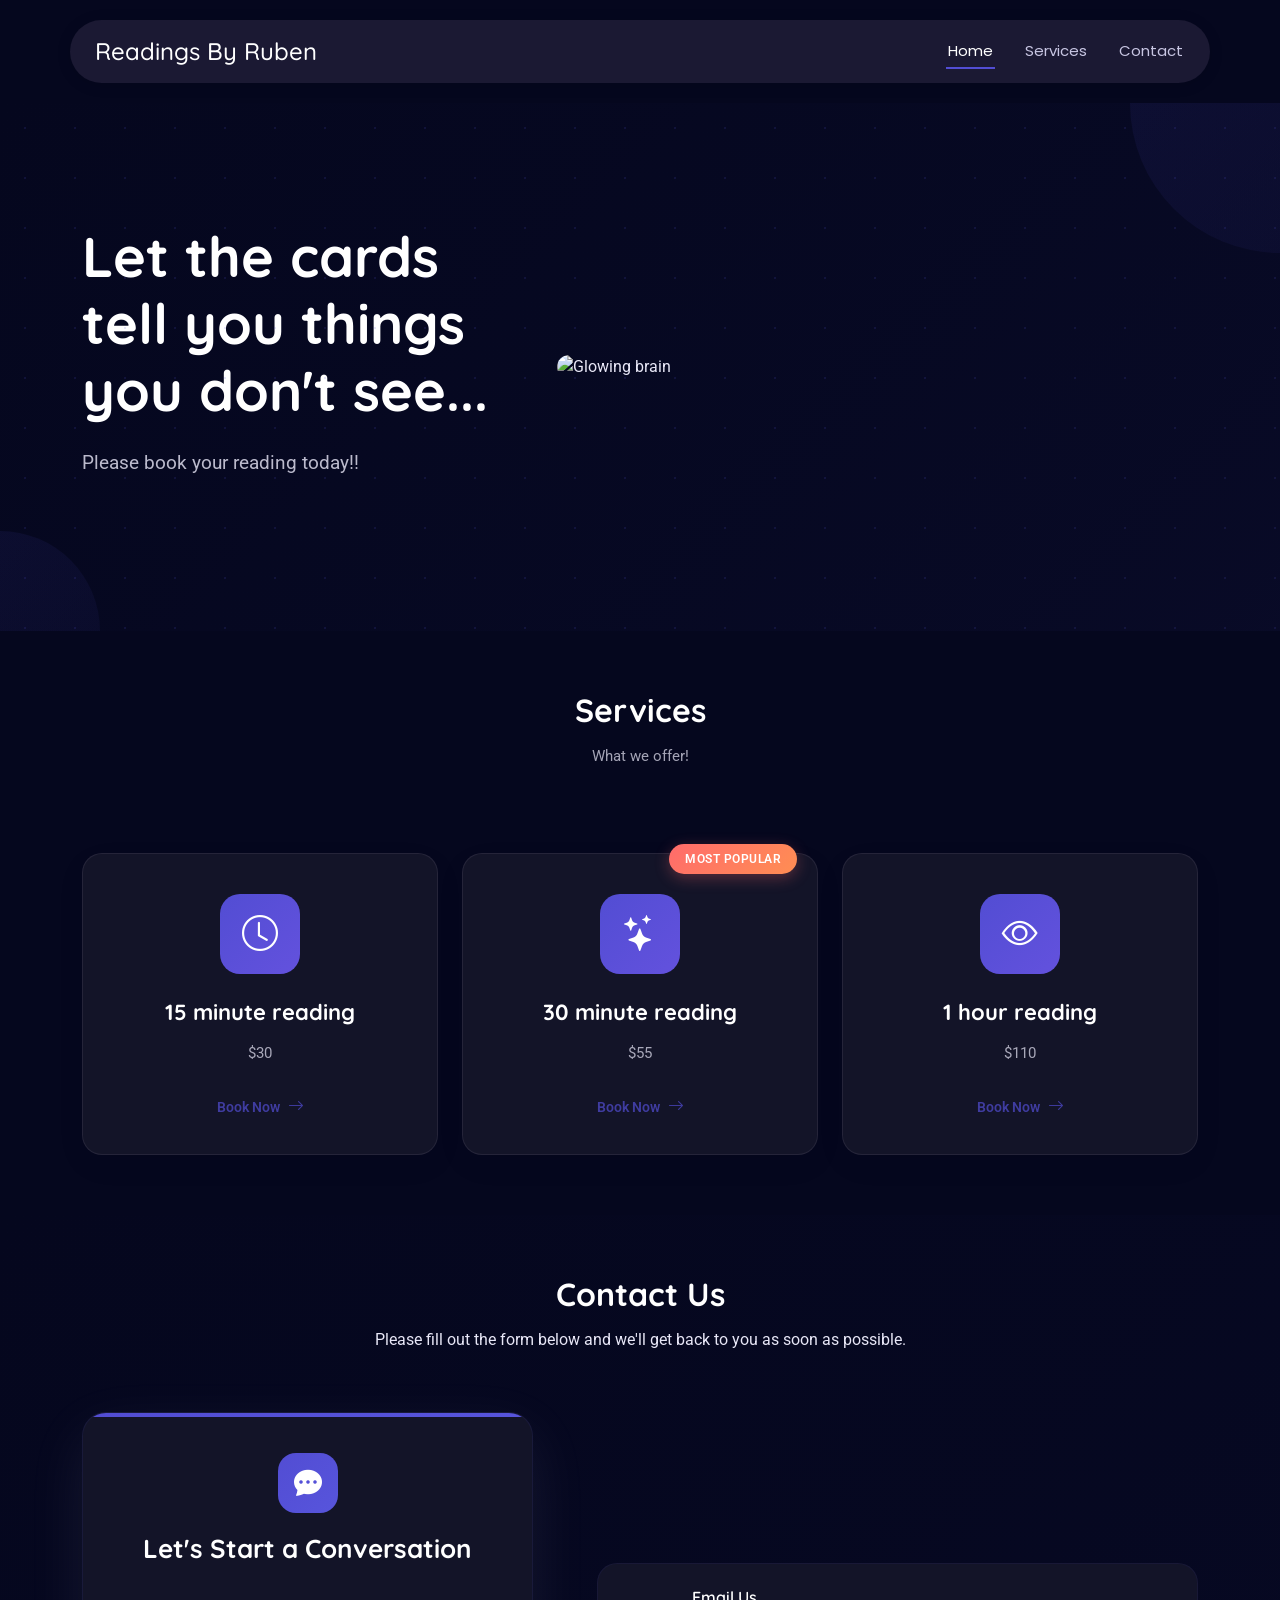
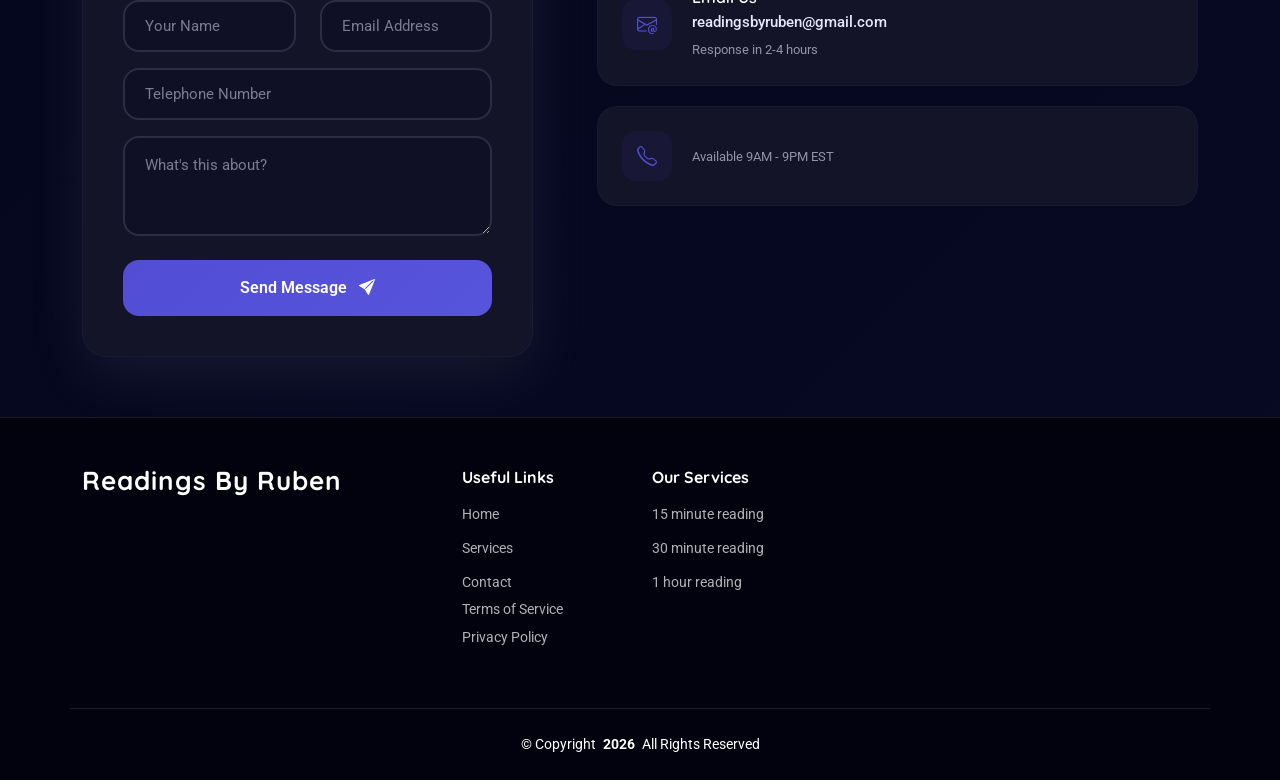
==== commit ba2354a7: "Add files via upload" ====
--- a/index.html
+++ b/index.html
@@ -4,7 +4,7 @@
 <head>
   <meta charset="utf-8">
   <meta content="width=device-width, initial-scale=1.0" name="viewport">
-  <title>Index - Clarity Bootstrap Template</title>
+  <title>Readings By Ruben</title>
   <meta name="description" content="">
   <meta name="keywords" content="">
 
@@ -44,14 +44,13 @@
       <a href="index.html" class="logo d-flex align-items-center me-auto me-xl-0">
         <!-- Uncomment the line below if you also wish to use an image logo -->
         <!-- <img src="assets/img/logo.webp" alt=""> -->
-        <h1 class="sitename">Clarity</h1>
+        <h1 class="sitename">Readings By  Ruben</h1>
       </a>
 
       <nav id="navmenu" class="navmenu">
         <ul>
           <li><a href="#hero" class="active">Home</a></li>
-          <li><a href="#about">About</a></li>
-          <li><a href="#services">Services</a></li>
+          <!--<li><a href="#about">About</a></li>--><li><a href="#services">Services</a></li>
           <!-- <li><a href="#portfolio">Portfolio</a></li>
           <li><a href="#team">Team</a></li>
           <li class="dropdown"><a href="#"><span>Dropdown</span> <i class="bi bi-chevron-down toggle-dropdown"></i></a>
@@ -75,10 +74,7 @@
         </ul>
         <i class="mobile-nav-toggle d-xl-none bi bi-list"></i>
       </nav>
-
-      <a class="btn-getstarted" href="#about">Get Started</a>
-
-    </div>
+      </div>
   </header>
 
   <main class="main">
@@ -86,48 +82,34 @@
     <!-- Hero Section -->
     <section id="hero" class="hero section">
 
-      <div class="container">
-        <div class="row align-items-center">
-          <div class="col-lg-6" data-aos="fade-right" data-aos-delay="100">
-            <div class="hero-content">
-              <h1>I can tell you things about yourself you didn't even know!!</h1>
-              <p>Please book your reading today!!</p>
-              <div class="hero-buttons">
-                <a href="#" class="btn btn-primary">Get Started</a>
-              </div>
-              <!-- <div class="hero-stats">
-                <div class="stat-item">
-                  <span class="stat-number purecounter" data-purecounter-start="0" data-purecounter-end="150" data-purecounter-duration="1"></span>
-                  <span class="stat-label">Projects Completed</span>
-                </div>
-                <div class="stat-item">
-                  <span class="stat-number purecounter" data-purecounter-start="0" data-purecounter-end="95" data-purecounter-duration="1"></span>
-                  <span class="stat-label">Client Satisfaction</span>
-                </div>
-                <div class="stat-item">
-                  <span class="stat-number purecounter" data-purecounter-start="0" data-purecounter-end="24" data-purecounter-duration="1"></span>
-                  <span class="stat-label">Team Members</span>
-                </div>
-              </div>
-            </div>
-          </div>-->
-          <div class="col-lg-6" data-aos="fade-left" data-aos-delay="200">
-            <div class="hero-visual">
-              <div class="hero-image">
-                <img src="assets/img/misc/misc-16.webp" alt="Digital Agency Hero" class="img-fluid">
-              </div>
-            </div>
-          </div>
+  <div class="container">
+    <div class="row align-items-center">
+
+      <div class="col-lg-5" data-aos="fade-right" data-aos-delay="100">
+        <div class="hero-content">
+          <h1>Let the cards tell you things you don't see...</h1>
+          <p>Please book your reading today!!</p>
         </div>
       </div>
 
-      <div class="hero-bg-elements">
-        <div class="bg-shape shape-1"></div>
-        <div class="bg-shape shape-2"></div>
-        <div class="bg-particles"></div>
+      <div class="col-lg-7" data-aos="fade-left" data-aos-delay="200">
+        <div class="hero-visual">
+          <div class="hero-image">
+            <img src="assets/img/misc/hero-image.png" alt="Glowing brain" class="img-fluid">
+          </div>
+        </div>
       </div>
 
-    </section><!-- /Hero Section -->
+    </div>
+  </div>
+
+  <div class="hero-bg-elements">
+    <div class="bg-shape shape-1"></div>
+    <div class="bg-shape shape-2"></div>
+    <div class="bg-particles"></div>
+  </div>
+
+</section><!-- /Hero Section -->
 
     <!-- About Section -->
     <!--<section id="about" class="about section">
@@ -196,13 +178,13 @@
           <div class="col-lg-4 col-md-6" data-aos="fade-up" data-aos-delay="200">
             <div class="service-card">
               <div class="service-icon">
-                <i class="bi bi-palette"></i>
+                <i class="bi bi-clock"></i>
               </div>
               <h4><a href="service-details.html">15 minute reading</a></h4>
               <p>$30</p>
-              <div class="service-badge">Most Popular</div>
-              <a href="service-details.html" class="service-link">
-                <span>Learn More</span>
+              
+              <a href="service-details.html" class="service-link">
+                <span>Book Now</span>
                 <i class="bi bi-arrow-right"></i>
               </a>
             </div>
@@ -211,12 +193,13 @@
           <div class="col-lg-4 col-md-6" data-aos="fade-up" data-aos-delay="300">
             <div class="service-card">
               <div class="service-icon">
-                <i class="bi bi-layout-text-window-reverse"></i>
+                <i class="bi bi-stars"></i>
               </div>
               <h4><a href="service-details.html">30 minute reading</a></h4>
               <p>$55</p>
-              <a href="service-details.html" class="service-link">
-                <span>Learn More</span>
+              <div class="service-badge">Most Popular</div>
+              <a href="service-details.html" class="service-link">
+                <span>Book Now</span>
                 <i class="bi bi-arrow-right"></i>
               </a>
             </div>
@@ -225,12 +208,12 @@
           <div class="col-lg-4 col-md-6" data-aos="fade-up" data-aos-delay="400">
             <div class="service-card">
               <div class="service-icon">
-                <i class="bi bi-code-slash"></i>
+                <i class="bi bi-eye"></i>
               </div>
               <h4><a href="service-details.html">1 hour reading</a></h4>
               <p>$110</p>
               <a href="service-details.html" class="service-link">
-                <span>Learn More</span>
+                <span>Book Now</span>
                 <i class="bi bi-arrow-right"></i>
               </a>
             </div>
@@ -346,11 +329,11 @@
                 </div>
 
                 <div class="mb-3">
-                  <input type="text" class="form-control" name="subject" placeholder="What's this about?" required="">
+                  <input type="text" class="form-control" name="subject" placeholder="Telephone Number" required="">
                 </div>
 
                 <div class="mb-4">
-                  <textarea class="form-control" name="message" rows="4" placeholder="Tell us more about your project..." required=""></textarea>
+                  <textarea class="form-control" name="message" rows="4" placeholder="What's this about? " required=""></textarea>
                 </div>
 
                 <div class="my-3">
@@ -393,12 +376,6 @@
                     <span class="response-time">Available 9AM - 9PM EST</span>
                   </div>
                 </div>
-
-                <div class="method-card" data-aos="zoom-in" data-aos-delay="350">
-                  <div class="card-icon">
-                    <i class="bi bi-geo-alt"></i>
-                  </div>
-                  
                 </div>
               </div>
 
@@ -412,7 +389,7 @@
                     <a href="#" class="social-link"><i class="bi bi-discord"></i></a>
                   </div>
                 </div>
-              </div-->>
+              </div-->
             </div>
           </div>
         </div>
@@ -427,14 +404,14 @@
       <div class="row gy-4">
         <div class="col-lg-4 col-md-6 footer-about">
           <a href="index.html" class="logo d-flex align-items-center">
-            <span class="sitename">Clarity</span>
+            <span class="sitename">Readings By Ruben</span>
           </a>
-          <div class="footer-contact pt-3">
+          <!--<div class="footer-contact pt-3">
             <p>A108 Adam Street</p>
             <p>New York, NY 535022</p>
             <p class="mt-3"><strong>Phone:</strong> <span>+1 5589 55488 55</span></p>
             <p><strong>Email:</strong> <span></span>readingsbyruben@gmail.com</span></p>
-          </div>
+          </div>-->
           <!--<div class="social-links d-flex mt-4">
             <a href=""><i class="bi bi-twitter-x"></i></a>
             <a href=""><i class="bi bi-facebook"></i></a>
@@ -448,8 +425,10 @@
           <ul>
             <li><a href="#">Home</a></li>
             <li><a href="#">Services</a></li>
-            <li><a href="#">Terms of service</a></li>
-            <li><a href="#">Privacy policy</a></li>
+            <li><a href="#">Contact</a></li
+            <li><a href="terms.html">Terms of Service</a></li>
+            <li><a href="privacy.html">Privacy Policy</a></li>
+            
           </ul>
         </div>
 
@@ -459,8 +438,7 @@
             <li><a href="#">15 minute reading</a></li>
             <li><a href="#">30 minute reading</a></li>
             <li><a href="#">1 hour reading</a></li>
-            <!--<li><a href="#">Marketing</a></li>
-            <li><a href="#">Graphic Design</a></li>-->
+            
           </ul>
         </div>
 
@@ -472,7 +450,7 @@
     </div>
 
     <div class="container copyright text-center mt-4">
-      <p>© <span>Copyright</span> <strong class="px-1 sitename">Clarity</strong> <span>All Rights Reserved</span></p>
+      <p>© <span>Copyright</span> <strong class="px-1 sitename">2026</strong> <span>All Rights Reserved</span></p>
     </div>
 
   </footer>
